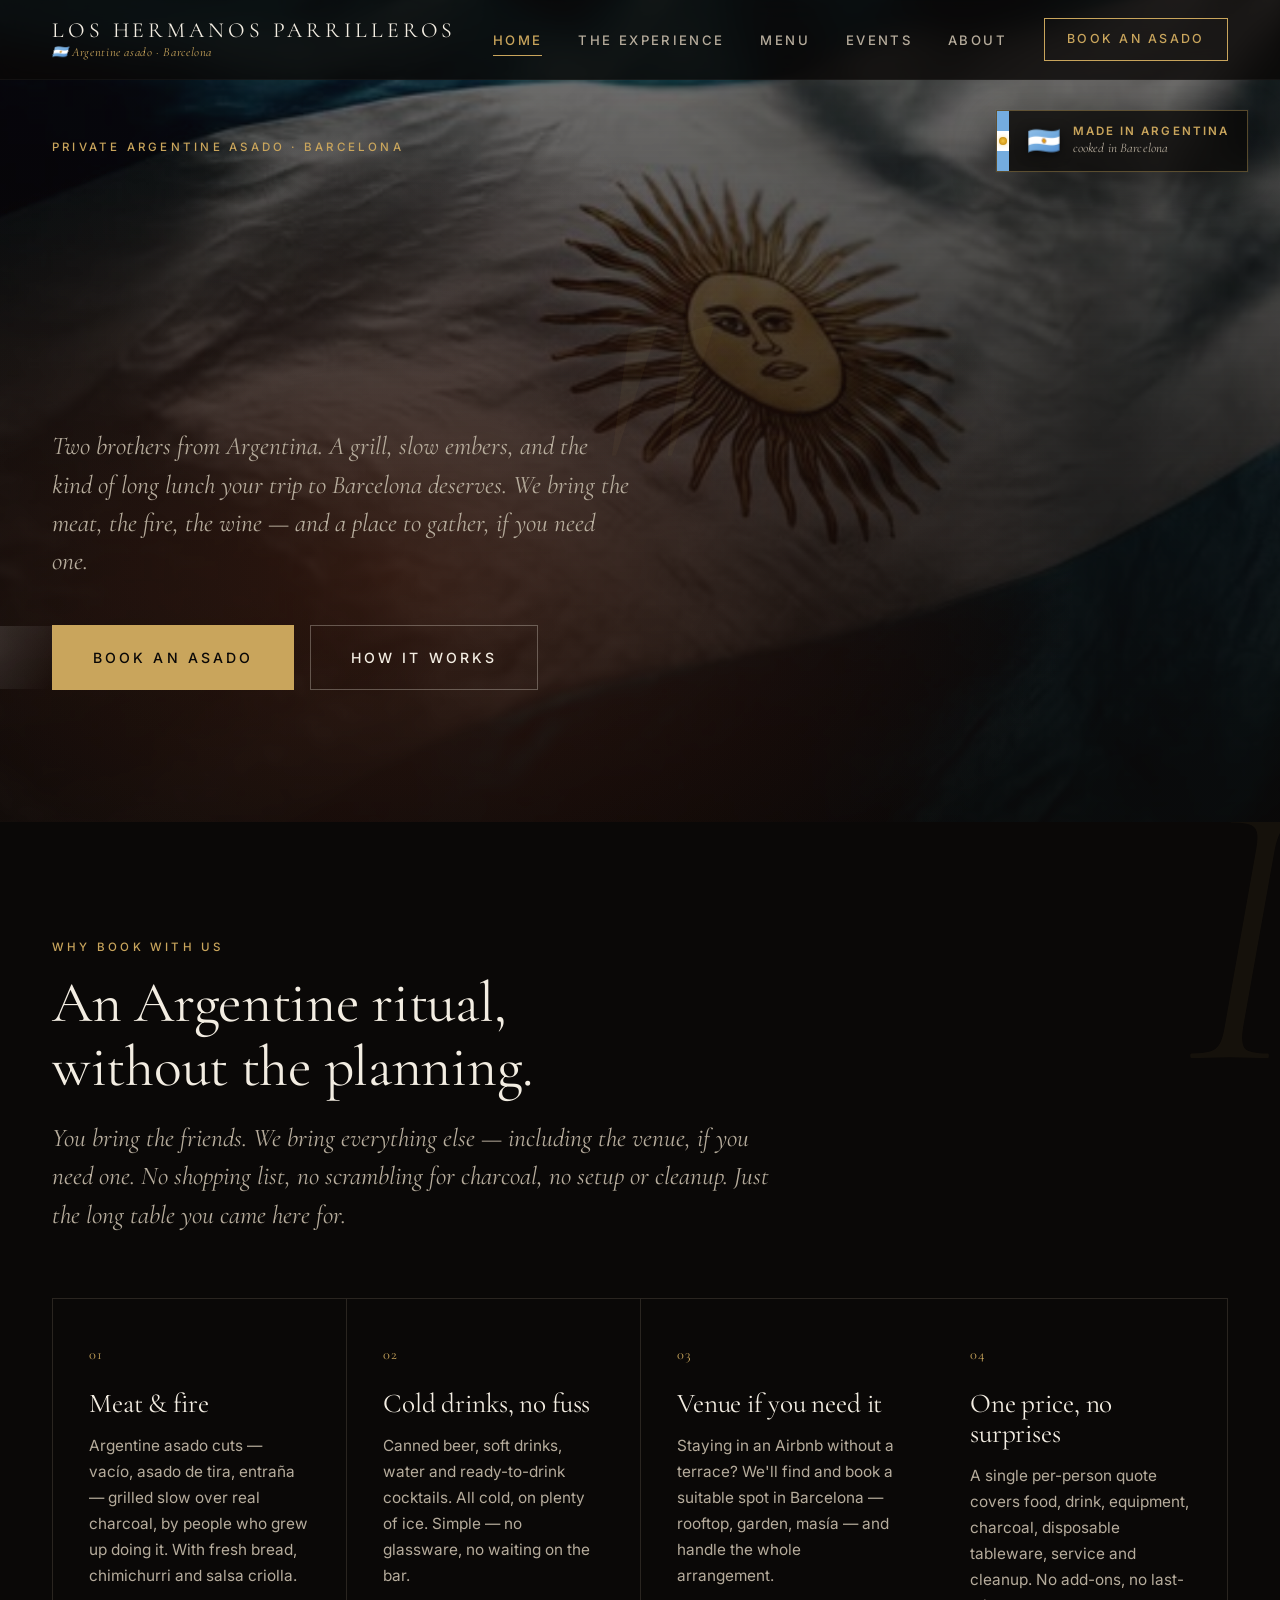
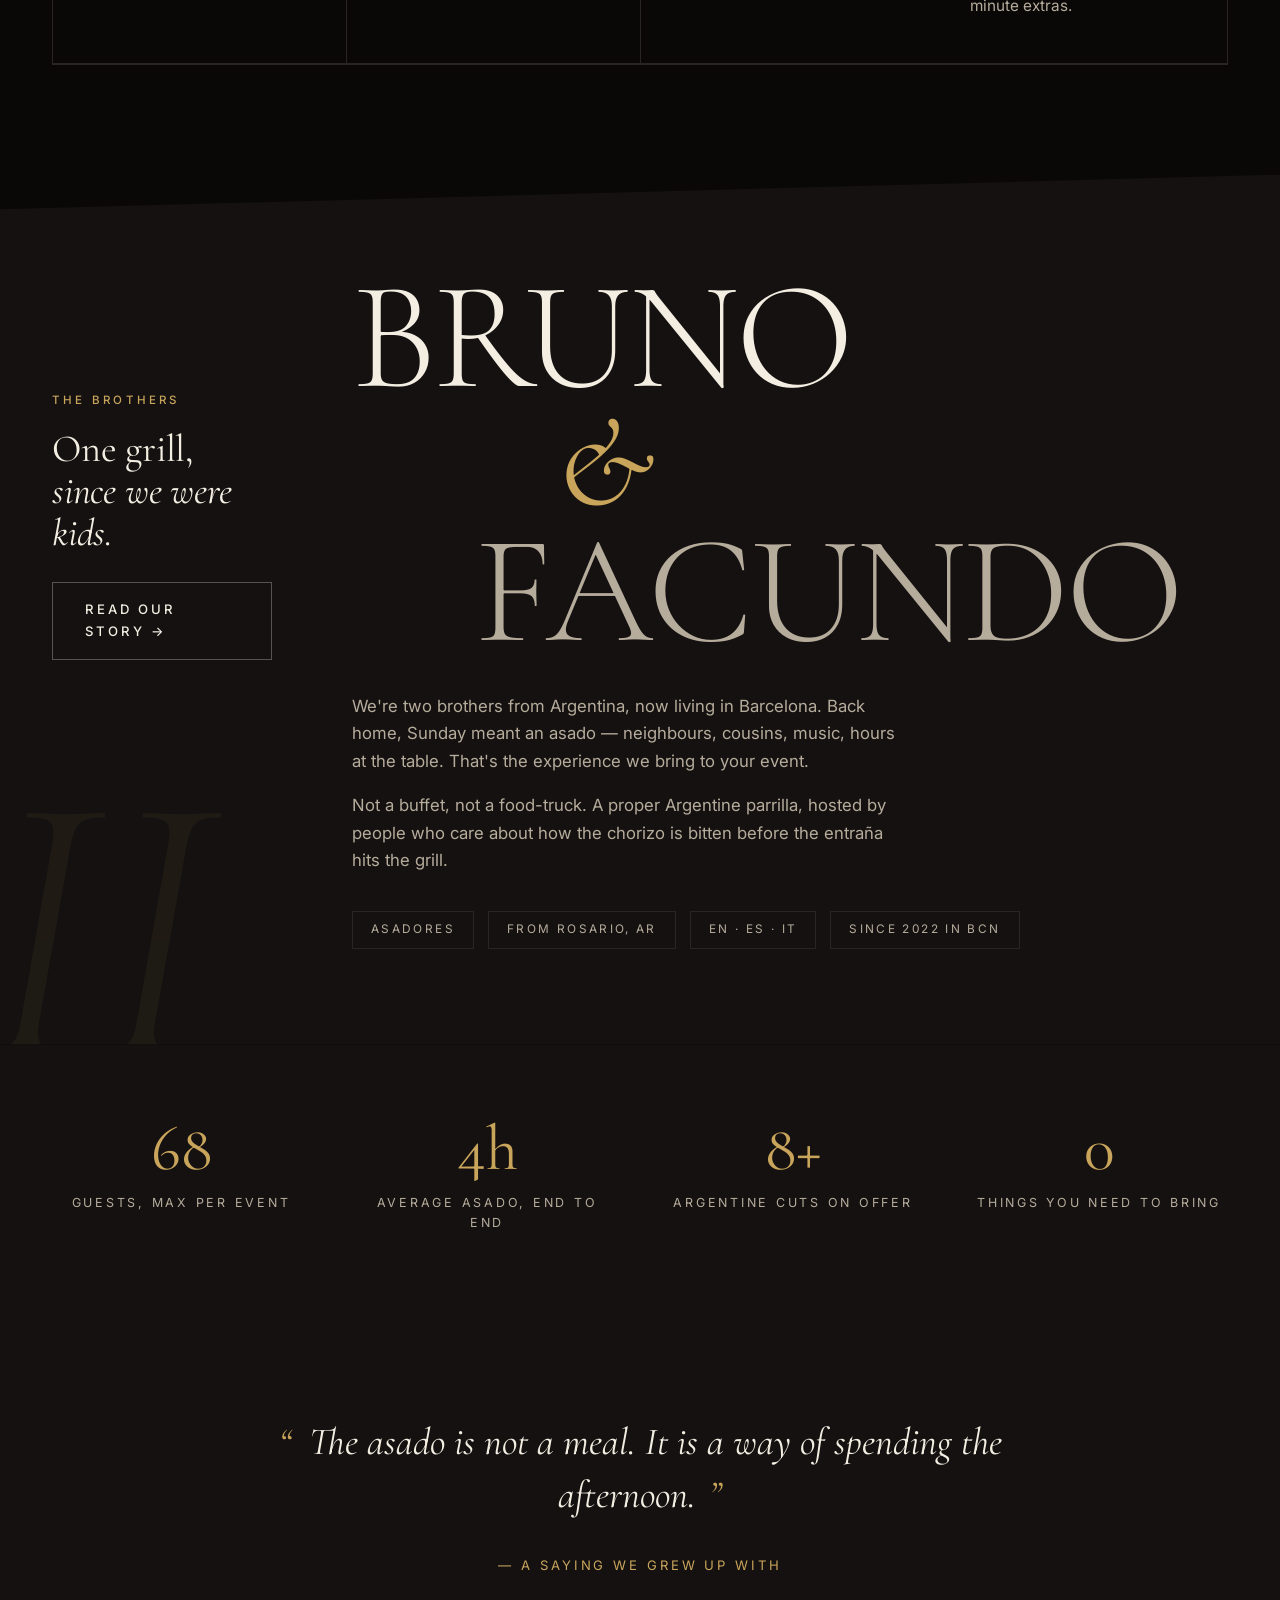
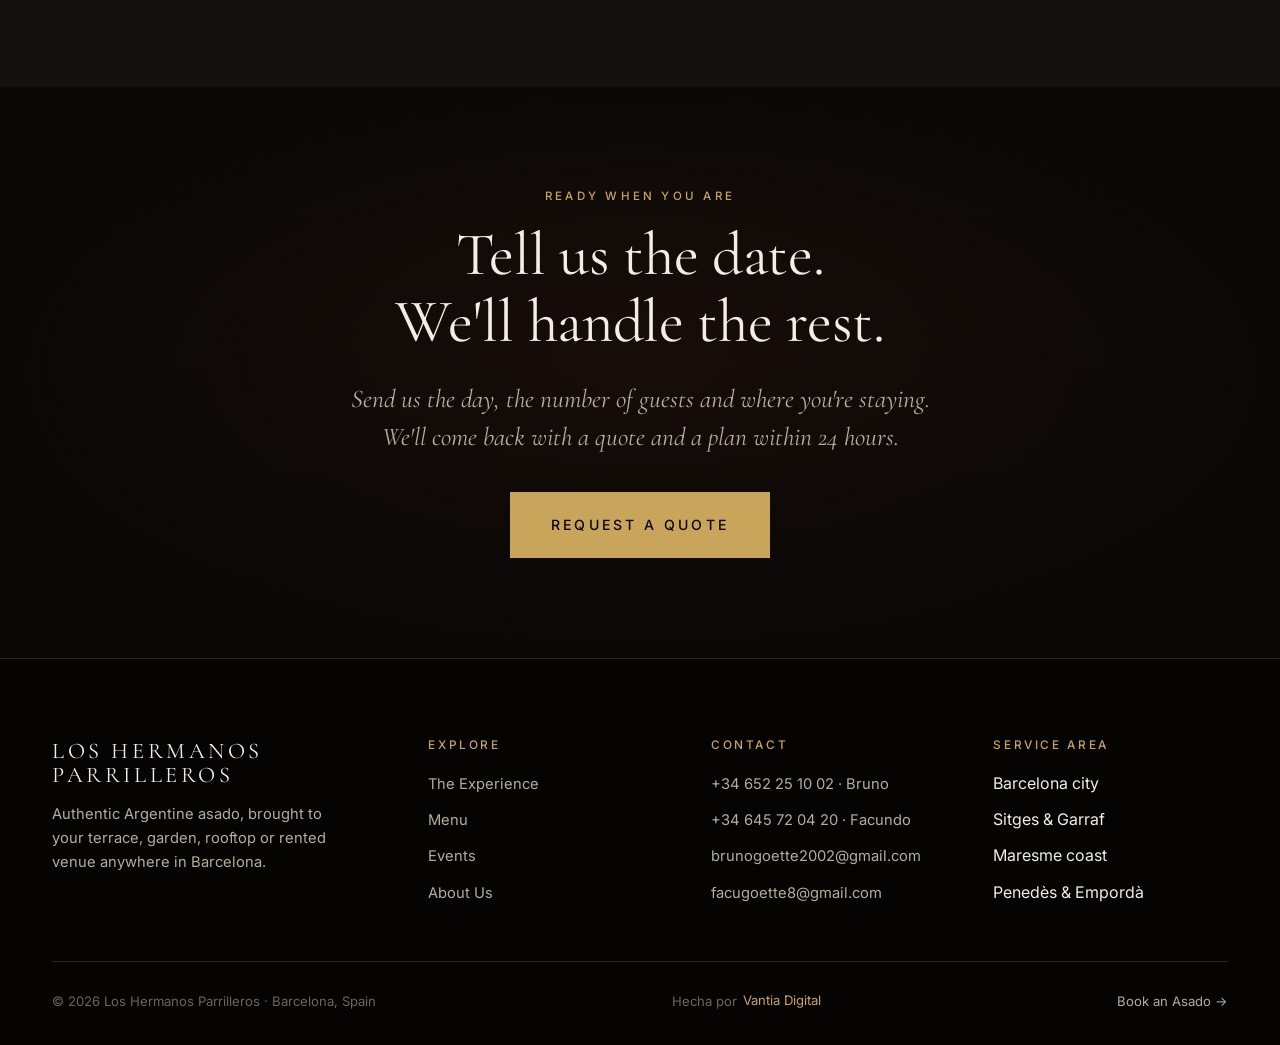
==== index.html @ 4077d8ad "Simplify menu to real offering; button catches fire on hover Menu rewrite — match what they actually" ====
<!DOCTYPE html>
<html lang="en">
<head>
    <meta charset="UTF-8" />
    <meta name="viewport" content="width=device-width, initial-scale=1.0" />
    <title>Los Hermanos Parrilleros — Authentic Argentine Asado Catering in Barcelona</title>
    <meta name="description" content="Two Argentine brothers bring the full asado experience to Barcelona — meat, fire, wine, and a place to gather. Private catering for travelers, expats and events." />
    <meta name="theme-color" content="#0a0807" />

    <link rel="preconnect" href="https://fonts.googleapis.com" />
    <link rel="preconnect" href="https://fonts.gstatic.com" crossorigin />
    <link href="https://fonts.googleapis.com/css2?family=Cormorant+Garamond:ital,wght@0,300;0,400;0,500;0,600;1,300;1,400&family=Inter:wght@300;400;500;600&display=swap" rel="stylesheet" />

    <link rel="stylesheet" href="assets/styles.css" />
</head>
<body>

    <!-- NAV -->
    <nav class="site-nav">
        <div class="nav-inner">
            <a href="index.html" class="brand">
                <span class="brand-mark">Los Hermanos Parrilleros</span>
                <span class="brand-sub">🇦🇷 Argentine asado · Barcelona</span>
            </a>
            <ul class="nav-links">
                <li><a href="index.html">Home</a></li>
                <li><a href="experience.html">The Experience</a></li>
                <li><a href="menu.html">Menu</a></li>
                <li><a href="events.html">Events</a></li>
                <li><a href="about.html">About</a></li>
            </ul>
            <a href="book.html" class="nav-cta">Book an Asado</a>
            <button class="menu-toggle" aria-label="Open menu">
                <span></span><span></span><span></span>
            </button>
        </div>
    </nav>

    <!-- HERO — full-bleed dark immersive with asado photo -->
    <header class="hero">
        <div class="hero-bg" style="background-image: url('assets/images/asado-hero.jpg');"></div>

        <!-- Argentine flag badge — pinned to the hero -->
        <div class="ar-badge" aria-label="Made in Argentina">
            <span class="ar-stripes" aria-hidden="true"></span>
            <span class="ar-badge-text">
                <span class="ar-badge-flag">🇦🇷</span>
                <span class="ar-badge-line">
                    <strong>Made in Argentina</strong>
                    <em>cooked in Barcelona</em>
                </span>
            </span>
        </div>

        <div class="container">
            <div class="hero-content">
                <span class="eyebrow">Private Argentine Asado · Barcelona</span>
                <h1 data-split>The asado, brought to you.</h1>
                <p class="lead">
                    Two brothers from Argentina. A grill, slow embers, and the kind of long lunch
                    your trip to Barcelona deserves. We bring the meat, the fire, the wine — and a
                    place to gather, if you need one.
                </p>
                <div class="hero-actions">
                    <span class="magnet"><a href="book.html" class="btn btn-primary btn-large sweep" data-smoke-nav>Book an Asado</a></span>
                    <span class="magnet"><a href="experience.html" class="btn btn-ghost btn-large">How it Works</a></span>
                </div>
            </div>
        </div>
    </header>

    <!-- VALUE GRID -->
    <section style="position: relative; overflow: hidden;">
        <span class="deco-numeral tr" aria-hidden="true">I</span>
        <div class="container" style="position: relative; z-index: 1;">
            <div class="section-head reveal">
                <span class="eyebrow">Why book with us</span>
                <h2>An Argentine ritual,<br />without the planning.</h2>
                <p class="lead">
                    You bring the friends. We bring everything else — including the venue, if
                    you need one. No shopping list, no scrambling for charcoal, no setup or
                    cleanup. Just the long table you came here for.
                </p>
            </div>

            <div class="feature-grid reveal">
                <div class="feature tilt">
                    <div class="feature-num">01</div>
                    <h3>Meat &amp; fire</h3>
                    <p>Argentine asado cuts — vacío, asado de tira, entraña — grilled slow over real charcoal, by people who grew up doing it. With fresh bread, chimichurri and salsa criolla.</p>
                </div>
                <div class="feature tilt">
                    <div class="feature-num">02</div>
                    <h3>Cold drinks, no fuss</h3>
                    <p>Canned beer, soft drinks, water and ready-to-drink cocktails. All cold, on plenty of ice. Simple — no glassware, no waiting on the bar.</p>
                </div>
                <div class="feature tilt">
                    <div class="feature-num">03</div>
                    <h3>Venue if you need it</h3>
                    <p>Staying in an Airbnb without a terrace? We'll find and book a suitable spot in Barcelona — rooftop, garden, masía — and handle the whole arrangement.</p>
                </div>
                <div class="feature tilt">
                    <div class="feature-num">04</div>
                    <h3>One price, no surprises</h3>
                    <p>A single per-person quote covers food, drink, equipment, charcoal, disposable tableware, service and cleanup. No add-ons, no last-minute extras.</p>
                </div>
            </div>
        </div>
    </section>

    <!-- BROTHERS TYPOGRAPHIC SPREAD (no photo) -->
    <section class="bro-spread cut-top" style="background: var(--bg-soft);">
        <span class="deco-numeral bl" aria-hidden="true">II</span>
        <div class="container" style="position: relative; z-index: 1;">
            <div class="rail-section">
                <div class="rail-side reveal">
                    <span class="eyebrow">The brothers</span>
                    <h2>One grill,<br /><em>since we were kids.</em></h2>
                    <a href="about.html" class="btn btn-ghost" style="margin-top: 28px;">Read our story →</a>
                </div>
                <div class="reveal">
                    <div class="bro-names" aria-label="Bruno and Facundo">
                        <span>Bruno</span>
                        <span class="amp">&amp;</span>
                        <span class="second">Facundo</span>
                    </div>
                    <p style="margin-top: 36px; color: var(--ink-soft); font-size: 1.05rem; max-width: 560px;">
                        We're two brothers from Argentina, now living in Barcelona. Back home,
                        Sunday meant an asado — neighbours, cousins, music, hours at the table.
                        That's the experience we bring to your event.
                    </p>
                    <p style="color: var(--ink-soft); font-size: 1.05rem; max-width: 560px; margin-top: 16px;">
                        Not a buffet, not a food-truck. A proper Argentine parrilla, hosted by
                        people who care about how the chorizo is bitten before the entraña hits
                        the grill.
                    </p>
                    <div class="bro-tags">
                        <span class="bro-tag">Asadores</span>
                        <span class="bro-tag">From Rosario, AR</span>
                        <span class="bro-tag">EN · ES · IT</span>
                        <span class="bro-tag">Since 2022 in BCN</span>
                    </div>
                </div>
            </div>
        </div>
    </section>

    <!-- STAT STRIP -->
    <section class="stat-strip">
        <div class="container">
            <div class="stat-grid">
                <div>
                    <div class="stat-num"><span class="counter" data-to="100">0</span></div>
                    <div class="stat-label">Guests, max per event</div>
                </div>
                <div>
                    <div class="stat-num"><span class="counter" data-to="6" data-suffix="h">0</span></div>
                    <div class="stat-label">Average asado, end to end</div>
                </div>
                <div>
                    <div class="stat-num"><span class="counter" data-to="12" data-suffix="+">0</span></div>
                    <div class="stat-label">Argentine cuts on offer</div>
                </div>
                <div>
                    <div class="stat-num"><span class="counter" data-to="0">0</span></div>
                    <div class="stat-label">Things you need to bring</div>
                </div>
            </div>
        </div>
    </section>

    <!-- QUOTE -->
    <section class="quote-section">
        <span class="quote-glyph" aria-hidden="true">"</span>
        <div class="container reveal">
            <blockquote>
                The asado is not a meal. It is a way of spending the afternoon.
            </blockquote>
            <div class="quote-attribution">— a saying we grew up with</div>
        </div>
    </section>

    <!-- CTA BANNER -->
    <section class="cta-banner">
        <div class="container reveal">
            <span class="eyebrow center">Ready when you are</span>
            <h2>Tell us the date.<br />We'll handle the rest.</h2>
            <p class="lead">
                Send us the day, the number of guests and where you're staying. We'll come
                back with a quote and a plan within 24 hours.
            </p>
            <a href="book.html" class="btn btn-primary btn-large">Request a Quote</a>
        </div>
    </section>

    <!-- FOOTER -->
    <footer class="site-footer">
        <div class="container">
            <div class="footer-grid">
                <div class="footer-brand">
                    <h4>Los Hermanos Parrilleros</h4>
                    <p>Authentic Argentine asado, brought to your terrace, garden, rooftop or rented venue anywhere in Barcelona.</p>
                </div>
                <div class="footer-col">
                    <h5>Explore</h5>
                    <ul>
                        <li><a href="experience.html">The Experience</a></li>
                        <li><a href="menu.html">Menu</a></li>
                        <li><a href="events.html">Events</a></li>
                        <li><a href="about.html">About Us</a></li>
                    </ul>
                </div>
                <div class="footer-col">
                    <h5>Contact</h5>
                    <ul>
                        <li><a href="https://wa.me/34652251002" target="_blank" rel="noopener">+34 652 25 10 02 · Bruno</a></li>
                        <li><a href="https://wa.me/34645720420" target="_blank" rel="noopener">+34 645 72 04 20 · Facundo</a></li>
                        <li><a href="mailto:brunogoette2002@gmail.com">brunogoette2002@gmail.com</a></li>
                        <li><a href="mailto:facugoette8@gmail.com">facugoette8@gmail.com</a></li>
                    </ul>
                </div>
                <div class="footer-col">
                    <h5>Service area</h5>
                    <ul>
                        <li>Barcelona city</li>
                        <li>Sitges &amp; Garraf</li>
                        <li>Maresme coast</li>
                        <li>Penedès &amp; Empordà</li>
                    </ul>
                </div>
            </div>
            <div class="footer-bottom">
                <span>© 2026 Los Hermanos Parrilleros · Barcelona, Spain</span>
                <span class="credit">Hecha por <a href="https://vantia.digital" target="_blank" rel="noopener">Vantia Digital</a></span>
                <span><a href="book.html">Book an Asado →</a></span>
            </div>
        </div>
    </footer>

    <script src="assets/app.js"></script>
</body>
</html>
---- assets/styles.css ----
/* ==========================================================
   Los Hermanos Parrilleros — Argentine BBQ Catering, Barcelona
   Shared stylesheet
   ========================================================== */

:root {
    --bg: #0a0807;
    --bg-soft: #141110;
    --bg-card: #1a1614;
    --ink: #f3ede2;
    --ink-soft: #b6ac9c;
    --ink-mute: #6e655a;
    --gold: #c9a55c;
    --gold-soft: #e0c281;
    --ember: #c84a1f;
    --line: #2a2520;
    --whatsapp: #25d366;
    --serif: 'Cormorant Garamond', 'Times New Roman', serif;
    --sans: 'Inter', system-ui, -apple-system, sans-serif;
    --max: 1240px;
}

* { margin: 0; padding: 0; box-sizing: border-box; }

html { scroll-behavior: smooth; -webkit-font-smoothing: antialiased; }

body {
    font-family: var(--sans);
    background: var(--bg);
    color: var(--ink);
    line-height: 1.65;
    font-size: 16px;
    overflow-x: hidden;
}

img { max-width: 100%; display: block; }

a { color: inherit; text-decoration: none; }

h1, h2, h3, h4, h5 {
    font-family: var(--serif);
    font-weight: 400;
    line-height: 1.1;
    letter-spacing: -0.005em;
}

.container {
    width: 100%;
    max-width: var(--max);
    margin: 0 auto;
    padding: 0 32px;
}

.eyebrow {
    font-family: var(--sans);
    font-size: 0.72rem;
    font-weight: 500;
    letter-spacing: 0.28em;
    text-transform: uppercase;
    color: var(--gold);
}

.eyebrow.center { display: block; text-align: center; }

.lead {
    font-family: var(--serif);
    font-size: clamp(1.25rem, 2vw, 1.6rem);
    font-style: italic;
    color: var(--ink-soft);
    line-height: 1.5;
}

.divider {
    width: 56px;
    height: 1px;
    background: var(--gold);
    margin: 24px 0;
}

.divider.center { margin: 24px auto; }

/* ---------- NAV ---------- */
.site-nav {
    position: fixed;
    top: 0; left: 0; right: 0;
    z-index: 100;
    background: rgba(10, 8, 7, 0.82);
    backdrop-filter: blur(14px);
    -webkit-backdrop-filter: blur(14px);
    border-bottom: 1px solid rgba(255, 255, 255, 0.04);
}

.nav-inner {
    max-width: var(--max);
    margin: 0 auto;
    padding: 18px 32px;
    display: flex;
    align-items: center;
    justify-content: space-between;
    gap: 24px;
}

.brand {
    display: flex;
    flex-direction: column;
    line-height: 1;
    letter-spacing: 0.04em;
}

.brand-mark {
    font-family: var(--serif);
    font-size: 1.35rem;
    color: var(--ink);
    letter-spacing: 0.18em;
    text-transform: uppercase;
}

.brand-sub {
    font-family: var(--serif);
    font-style: italic;
    font-size: 0.78rem;
    color: var(--gold);
    margin-top: 4px;
    letter-spacing: 0.05em;
}

.nav-links {
    display: flex;
    gap: 36px;
    list-style: none;
    align-items: center;
}

.nav-links a {
    font-size: 0.82rem;
    font-weight: 500;
    letter-spacing: 0.18em;
    text-transform: uppercase;
    color: var(--ink-soft);
    padding: 8px 0;
    position: relative;
    transition: color 0.2s ease;
}

.nav-links a:hover { color: var(--ink); }

.nav-links a.active {
    color: var(--gold);
}

.nav-links a.active::after {
    content: '';
    position: absolute;
    left: 0; right: 0; bottom: 0;
    height: 1px;
    background: var(--gold);
}

.nav-cta {
    display: inline-flex;
    align-items: center;
    gap: 8px;
    padding: 10px 22px;
    border: 1px solid var(--gold);
    color: var(--gold);
    font-size: 0.78rem;
    font-weight: 500;
    letter-spacing: 0.2em;
    text-transform: uppercase;
    transition: background 0.25s ease, color 0.25s ease;
}

.nav-cta:hover {
    background: var(--gold);
    color: var(--bg);
}

.menu-toggle {
    display: none;
    width: 28px;
    height: 22px;
    background: none;
    border: none;
    cursor: pointer;
    flex-direction: column;
    justify-content: space-between;
    padding: 4px 0;
}

.menu-toggle span {
    display: block;
    width: 100%;
    height: 1px;
    background: var(--ink);
    transition: transform 0.3s ease, opacity 0.3s ease;
}

.menu-toggle.open span:nth-child(1) { transform: translateY(6px) rotate(45deg); }
.menu-toggle.open span:nth-child(2) { opacity: 0; }
.menu-toggle.open span:nth-child(3) { transform: translateY(-6px) rotate(-45deg); }

/* spacer for fixed nav */
.nav-spacer { height: 78px; }

/* ---------- HERO — full-bleed dark immersive (asado photo) ---------- */
.hero {
    position: relative;
    min-height: calc(100vh - 78px);
    display: flex;
    align-items: center;
    overflow: hidden;
    isolation: isolate;
}

.hero-bg {
    position: absolute;
    inset: 0;
    z-index: -2;
    background-size: cover;
    background-position: center;
    transform: scale(1.05);
    filter: grayscale(15%) contrast(1.05);
}

.hero::before {
    content: '';
    position: absolute;
    inset: 0;
    z-index: -1;
    background:
        radial-gradient(ellipse at 30% 70%, rgba(200, 74, 31, 0.18) 0%, transparent 55%),
        linear-gradient(180deg, rgba(10, 8, 7, 0.55) 0%, rgba(10, 8, 7, 0.85) 60%, rgba(10, 8, 7, 0.95) 100%);
}

.hero-content {
    max-width: 720px;
    padding: 120px 0;
    position: relative;
    z-index: 3;
}

.hero h1 {
    font-size: clamp(3rem, 8vw, 6.5rem);
    color: var(--ink);
    margin: 18px 0 12px;
    /* Argentine flag fill on the title letters */
    background: linear-gradient(
        180deg,
        #74acdf 0%, #74acdf 33.33%,
        #ffffff 33.33%, #ffffff 66.66%,
        #74acdf 66.66%, #74acdf 100%
    );
    -webkit-background-clip: text;
    background-clip: text;
    -webkit-text-fill-color: transparent;
    color: transparent;
    filter: drop-shadow(0 4px 18px rgba(10, 8, 7, 0.7));
    display: inline-block;
    line-height: 1.05;
}

.hero h1 em {
    font-style: italic;
    font-weight: 300;
    /* keep italic part in solid gold over the flag */
    background: none;
    -webkit-text-fill-color: var(--gold);
    color: var(--gold);
}

.hero .lead {
    margin-top: 24px;
    max-width: 580px;
}

.hero-actions {
    display: flex;
    gap: 16px;
    margin-top: 44px;
    flex-wrap: wrap;
}

/* ---------- Argentine flag badge (pinned to hero) ---------- */
.ar-badge {
    position: absolute;
    top: 110px;
    right: 32px;
    z-index: 5;
    display: flex;
    align-items: stretch;
    background: rgba(10, 8, 7, 0.78);
    backdrop-filter: blur(10px);
    -webkit-backdrop-filter: blur(10px);
    border: 1px solid rgba(201, 165, 92, 0.4);
    box-shadow: 0 14px 40px rgba(0, 0, 0, 0.45), 0 0 0 1px rgba(255,255,255,0.02);
    transition: transform 0.4s cubic-bezier(.2,.9,.2,1), box-shadow 0.4s ease;
    overflow: hidden;
    max-width: 320px;
}
.ar-badge:hover {
    transform: translateY(-3px) rotate(-1deg);
    box-shadow: 0 22px 52px rgba(0, 0, 0, 0.6), 0 0 36px rgba(116, 172, 223, 0.18);
}
/* Argentine flag stripes — celeste / blanco / celeste */
.ar-stripes {
    width: 12px;
    flex-shrink: 0;
    background:
        linear-gradient(
            180deg,
            #74acdf 0%, #74acdf 33.33%,
            #ffffff 33.33%, #ffffff 66.66%,
            #74acdf 66.66%, #74acdf 100%
        );
    position: relative;
}
.ar-stripes::after {
    /* sol de mayo dot in the middle white band */
    content: '';
    position: absolute;
    top: 50%; left: 50%;
    transform: translate(-50%, -50%);
    width: 8px; height: 8px;
    border-radius: 50%;
    background: radial-gradient(circle, #f5c542 0%, #d49b1a 60%, #a06a00 100%);
    box-shadow: 0 0 4px rgba(245, 197, 66, 0.6);
}
.ar-badge-text {
    display: flex;
    align-items: center;
    gap: 12px;
    padding: 14px 18px;
}
.ar-badge-flag {
    font-size: 1.7rem;
    line-height: 1;
    filter: drop-shadow(0 2px 6px rgba(0,0,0,0.6));
}
.ar-badge-line {
    display: flex;
    flex-direction: column;
    gap: 2px;
    line-height: 1.2;
}
.ar-badge-line strong {
    font-family: var(--sans);
    font-size: 0.72rem;
    font-weight: 600;
    letter-spacing: 0.18em;
    text-transform: uppercase;
    color: var(--gold);
}
.ar-badge-line em {
    font-family: var(--serif);
    font-style: italic;
    font-size: 0.82rem;
    color: var(--ink-soft);
    letter-spacing: 0.01em;
}

@media (max-width: 720px) {
    .ar-badge {
        top: 96px;
        right: 16px;
        max-width: 220px;
    }
    .ar-badge-text { padding: 10px 12px; gap: 10px; }
    .ar-badge-flag { font-size: 1.3rem; }
    .ar-badge-line strong { font-size: 0.62rem; letter-spacing: 0.14em; }
    .ar-badge-line em { font-size: 0.72rem; }
}

/* ---------- BUTTONS ---------- */
.btn {
    display: inline-flex;
    align-items: center;
    gap: 10px;
    padding: 16px 32px;
    font-family: var(--sans);
    font-size: 0.82rem;
    font-weight: 500;
    letter-spacing: 0.22em;
    text-transform: uppercase;
    border: 1px solid transparent;
    cursor: pointer;
    transition: all 0.25s ease;
    background: none;
    color: inherit;
}

.btn-primary {
    background: var(--gold);
    color: var(--bg);
}

.btn-primary:hover {
    background: var(--gold-soft);
    transform: translateY(-1px);
}

.btn-ghost {
    border-color: rgba(243, 237, 226, 0.3);
    color: var(--ink);
}

.btn-ghost:hover {
    border-color: var(--ink);
    background: rgba(255, 255, 255, 0.04);
}

.btn-wa {
    background: var(--whatsapp);
    color: #fff;
}

.btn-wa:hover { background: #20bd5a; }

.btn-large {
    padding: 20px 40px;
    font-size: 0.88rem;
}

/* ---------- SECTIONS ---------- */
section { padding: 110px 0; }

.section-head {
    max-width: 720px;
    margin-bottom: 64px;
}

.section-head.center {
    margin-left: auto;
    margin-right: auto;
    text-align: center;
}

.section-head h2 {
    font-size: clamp(2.25rem, 4.5vw, 3.6rem);
    margin-top: 14px;
}

.section-head .lead { margin-top: 20px; }

/* ---------- FEATURE GRID ---------- */
.feature-grid {
    display: grid;
    grid-template-columns: repeat(auto-fit, minmax(260px, 1fr));
    gap: 1px;
    background: var(--line);
    border: 1px solid var(--line);
}

.feature {
    background: var(--bg);
    padding: 44px 36px;
    transition: background 0.3s ease;
}

.feature:hover { background: var(--bg-soft); }

.feature-num {
    font-family: var(--serif);
    font-size: 0.9rem;
    color: var(--gold);
    letter-spacing: 0.1em;
    margin-bottom: 22px;
}

.feature h3 {
    font-size: 1.7rem;
    margin-bottom: 14px;
}

.feature p {
    color: var(--ink-soft);
    font-size: 0.96rem;
    line-height: 1.7;
}

/* ---------- SPLIT SECTION (image + text) ---------- */
.split {
    display: grid;
    grid-template-columns: 1fr 1fr;
    gap: 80px;
    align-items: center;
}

.split.reverse > :first-child { order: 2; }

.split-media {
    aspect-ratio: 4 / 5;
    background-size: cover;
    background-position: center;
    position: relative;
    overflow: hidden;
}

.split-media::after {
    content: '';
    position: absolute;
    inset: 0;
    border: 1px solid rgba(201, 165, 92, 0.2);
    pointer-events: none;
}

.split-body h2 {
    font-size: clamp(2rem, 3.6vw, 3rem);
    margin: 14px 0 22px;
}

.split-body p {
    color: var(--ink-soft);
    margin-bottom: 18px;
    font-size: 1.02rem;
}

.split-body .btn { margin-top: 18px; }

/* ---------- LIST (menu, includes) ---------- */
.spec-list {
    display: grid;
    gap: 0;
}

.spec-list > li {
    display: flex;
    justify-content: space-between;
    align-items: baseline;
    gap: 24px;
    padding: 22px 0;
    border-bottom: 1px solid var(--line);
    list-style: none;
}

.spec-list > li:first-child { border-top: 1px solid var(--line); }

.spec-name {
    font-family: var(--serif);
    font-size: 1.3rem;
    color: var(--ink);
}

.spec-desc {
    color: var(--ink-soft);
    font-size: 0.92rem;
    flex: 1;
    text-align: right;
    font-style: italic;
}

/* ---------- MENU CARDS ---------- */
.menu-section + .menu-section { margin-top: 80px; }

.menu-section-title {
    font-family: var(--serif);
    font-style: italic;
    font-size: 0.95rem;
    color: var(--gold);
    letter-spacing: 0.15em;
    text-transform: uppercase;
    margin-bottom: 24px;
    padding-bottom: 16px;
    border-bottom: 1px solid var(--line);
}

.menu-grid {
    display: grid;
    grid-template-columns: repeat(auto-fit, minmax(280px, 1fr));
    gap: 28px 48px;
}

.menu-item h4 {
    font-family: var(--serif);
    font-size: 1.4rem;
    color: var(--ink);
    margin-bottom: 6px;
    display: flex;
    justify-content: space-between;
    gap: 16px;
}

.menu-item h4 .es {
    font-style: italic;
    color: var(--gold);
    font-size: 0.88rem;
    font-weight: 400;
    align-self: flex-end;
}

.menu-item p {
    color: var(--ink-soft);
    font-size: 0.92rem;
    line-height: 1.6;
}

/* ---------- EVENT CARDS ---------- */
.event-grid {
    display: grid;
    grid-template-columns: repeat(auto-fit, minmax(280px, 1fr));
    gap: 32px;
}

.event-card {
    background: var(--bg-soft);
    padding: 48px 36px;
    border-top: 2px solid var(--gold);
    transition: transform 0.3s ease;
}

.event-card:hover { transform: translateY(-4px); }

.event-card h3 {
    font-size: 1.8rem;
    margin: 12px 0 18px;
}

.event-card p {
    color: var(--ink-soft);
    margin-bottom: 24px;
}

.event-card ul {
    list-style: none;
    padding: 0;
    margin-top: 20px;
}

.event-card ul li {
    padding: 10px 0;
    border-bottom: 1px solid var(--line);
    color: var(--ink-soft);
    font-size: 0.92rem;
}

.event-card ul li::before {
    content: '·';
    color: var(--gold);
    margin-right: 10px;
    font-weight: 700;
}

/* ---------- STAT STRIP ---------- */
.stat-strip {
    background: var(--bg-soft);
    padding: 72px 0;
}

.stat-grid {
    display: grid;
    grid-template-columns: repeat(auto-fit, minmax(200px, 1fr));
    gap: 48px;
    text-align: center;
}

.stat-num {
    font-family: var(--serif);
    font-size: clamp(3rem, 5vw, 4.5rem);
    color: var(--gold);
    line-height: 1;
}

.stat-label {
    margin-top: 12px;
    font-size: 0.78rem;
    letter-spacing: 0.22em;
    text-transform: uppercase;
    color: var(--ink-soft);
}

/* ---------- QUOTE ---------- */
.quote-section {
    background: var(--bg-soft);
    text-align: center;
}

.quote-section blockquote {
    max-width: 820px;
    margin: 0 auto;
    font-family: var(--serif);
    font-style: italic;
    font-size: clamp(1.5rem, 3vw, 2.4rem);
    line-height: 1.4;
    color: var(--ink);
}

.quote-section blockquote::before { content: '\201C'; color: var(--gold); margin-right: 8px; }
.quote-section blockquote::after { content: '\201D'; color: var(--gold); margin-left: 4px; }

.quote-attribution {
    margin-top: 32px;
    color: var(--gold);
    font-size: 0.82rem;
    letter-spacing: 0.22em;
    text-transform: uppercase;
}

/* ---------- BOOKING FORM ---------- */
.booking-grid {
    display: grid;
    grid-template-columns: 1.2fr 0.8fr;
    gap: 64px;
    align-items: start;
}

.booking-form {
    background: var(--bg-soft);
    padding: 48px;
    border: 1px solid var(--line);
}

.form-row {
    display: grid;
    grid-template-columns: 1fr 1fr;
    gap: 20px;
    margin-bottom: 20px;
}

.field {
    display: flex;
    flex-direction: column;
}

.field.full { grid-column: 1 / -1; }

.field label {
    font-size: 0.72rem;
    letter-spacing: 0.22em;
    text-transform: uppercase;
    color: var(--ink-soft);
    margin-bottom: 10px;
}

.field input,
.field select,
.field textarea {
    background: var(--bg);
    border: 1px solid var(--line);
    color: var(--ink);
    font-family: var(--sans);
    font-size: 1rem;
    padding: 14px 16px;
    border-radius: 0;
    transition: border-color 0.2s ease;
}

.field input:focus,
.field select:focus,
.field textarea:focus {
    outline: none;
    border-color: var(--gold);
}

.field textarea {
    min-height: 120px;
    resize: vertical;
}

.form-submit {
    margin-top: 12px;
    width: 100%;
    justify-content: center;
}

.contact-card {
    background: var(--bg-soft);
    padding: 40px;
    border: 1px solid var(--line);
}

.contact-card h3 {
    font-size: 1.5rem;
    color: var(--gold);
    margin-bottom: 24px;
}

.contact-person {
    padding: 20px 0;
    border-bottom: 1px solid var(--line);
}

.contact-person:last-child { border-bottom: none; }

.contact-person .name {
    font-family: var(--serif);
    font-size: 1.25rem;
    margin-bottom: 8px;
}

.contact-person .line {
    color: var(--ink-soft);
    font-size: 0.92rem;
    margin: 4px 0;
    display: flex;
    align-items: center;
    gap: 10px;
}

.contact-person .line a { color: var(--gold); }
.contact-person .line a:hover { color: var(--gold-soft); }

/* ---------- FOOTER ---------- */
.site-footer {
    background: #050403;
    padding: 80px 0 32px;
    border-top: 1px solid var(--line);
}

.footer-grid {
    display: grid;
    grid-template-columns: 1.4fr 1fr 1fr 1fr;
    gap: 48px;
    margin-bottom: 56px;
}

.footer-brand h4 {
    font-size: 1.4rem;
    letter-spacing: 0.16em;
    text-transform: uppercase;
}

.footer-brand p {
    margin-top: 14px;
    color: var(--ink-soft);
    font-size: 0.92rem;
    max-width: 280px;
}

.footer-col h5 {
    font-family: var(--sans);
    font-size: 0.74rem;
    font-weight: 500;
    letter-spacing: 0.22em;
    text-transform: uppercase;
    color: var(--gold);
    margin-bottom: 18px;
}

.footer-col ul {
    list-style: none;
    display: flex;
    flex-direction: column;
    gap: 10px;
}

.footer-col a {
    color: var(--ink-soft);
    font-size: 0.92rem;
    transition: color 0.2s ease;
}

.footer-col a:hover { color: var(--ink); }

.footer-bottom {
    padding-top: 28px;
    border-top: 1px solid var(--line);
    display: flex;
    justify-content: space-between;
    align-items: center;
    gap: 16px;
    flex-wrap: wrap;
    color: var(--ink-mute);
    font-size: 0.82rem;
}

.footer-bottom a { color: var(--ink-soft); }
.footer-bottom a:hover { color: var(--gold); }

/* ---------- CTA banner ---------- */
.cta-banner {
    background:
        linear-gradient(180deg, rgba(10, 8, 7, 0.6), rgba(10, 8, 7, 0.85)),
        radial-gradient(ellipse at center, rgba(200, 74, 31, 0.25), transparent 70%);
    padding: 100px 0;
    text-align: center;
}

.cta-banner h2 {
    font-size: clamp(2.25rem, 5vw, 3.8rem);
    margin: 16px 0 24px;
}

.cta-banner .lead {
    max-width: 620px;
    margin: 0 auto 36px;
}

/* ---------- REVEAL ANIMATION ---------- */
.reveal {
    opacity: 0;
    transform: translateY(24px);
    transition: opacity 0.7s ease, transform 0.7s ease;
}

.reveal.in {
    opacity: 1;
    transform: translateY(0);
}

/* ---------- RESPONSIVE ---------- */
@media (max-width: 980px) {
    .split, .booking-grid {
        grid-template-columns: 1fr;
        gap: 48px;
    }
    .split.reverse > :first-child { order: 0; }
    .footer-grid {
        grid-template-columns: 1fr 1fr;
    }
}

@media (max-width: 720px) {
    .container { padding: 0 22px; }
    section { padding: 80px 0; }
    .hero-content { padding: 80px 0; }

    .menu-toggle { display: flex; }

    .nav-links {
        position: fixed;
        top: 78px;
        left: 0; right: 0;
        background: var(--bg);
        flex-direction: column;
        gap: 0;
        padding: 24px;
        border-bottom: 1px solid var(--line);
        transform: translateY(-110%);
        transition: transform 0.3s ease;
    }

    .nav-links.open { transform: translateY(0); }

    .nav-links li { width: 100%; }

    .nav-links a {
        display: block;
        padding: 16px 0;
        border-bottom: 1px solid var(--line);
    }

    .nav-cta { display: none; }

    .form-row { grid-template-columns: 1fr; }
    .booking-form { padding: 32px 24px; }
    .contact-card { padding: 28px 24px; }

    .footer-grid { grid-template-columns: 1fr; gap: 32px; }
    .footer-bottom { flex-direction: column; text-align: center; }

    .spec-list > li {
        flex-direction: column;
        align-items: flex-start;
        gap: 6px;
    }
    .spec-desc { text-align: left; }
}

/* ==========================================================
   DISTINCTIVE LAYER — shapes, asymmetry, micro-interactions
   Visually differentiates this site from other client work.
   ========================================================== */

/* ---------- Scroll progress bar ---------- */
.scroll-progress {
    position: fixed;
    top: 0; left: 0;
    height: 2px;
    width: 0%;
    background: linear-gradient(90deg, var(--ember), var(--gold));
    z-index: 200;
    transition: width 0.08s linear;
    box-shadow: 0 0 12px rgba(201, 165, 92, 0.6);
}

/* ---------- Diagonal section divider ---------- */
.cut-top {
    position: relative;
    clip-path: polygon(0 4%, 100% 0, 100% 100%, 0 100%);
}
.cut-bottom {
    position: relative;
    clip-path: polygon(0 0, 100% 0, 100% 96%, 0 100%);
}
.cut-both {
    clip-path: polygon(0 4%, 100% 0, 100% 96%, 0 100%);
}

/* ---------- Decorative oversized numeral ---------- */
.deco-numeral {
    position: absolute;
    font-family: var(--serif);
    font-style: italic;
    font-weight: 300;
    color: var(--gold);
    opacity: 0.06;
    font-size: clamp(14rem, 30vw, 28rem);
    line-height: 0.8;
    pointer-events: none;
    user-select: none;
    z-index: 0;
}
.deco-numeral.tl { top: -40px; left: -20px; }
.deco-numeral.tr { top: -40px; right: -20px; }
.deco-numeral.bl { bottom: -40px; left: -20px; }
.deco-numeral.br { bottom: -40px; right: -20px; }

/* ---------- Stamp / badge ---------- */
.stamp {
    display: inline-flex;
    align-items: center;
    justify-content: center;
    width: 110px;
    height: 110px;
    border: 1px solid var(--gold);
    border-radius: 50%;
    color: var(--gold);
    font-family: var(--serif);
    font-style: italic;
    font-size: 0.86rem;
    text-align: center;
    line-height: 1.2;
    transform: rotate(-8deg);
    position: relative;
    transition: transform 0.6s cubic-bezier(.2,.9,.2,1);
}
.stamp::before {
    content: '';
    position: absolute;
    inset: 6px;
    border: 1px dashed rgba(201, 165, 92, 0.35);
    border-radius: 50%;
}
.stamp:hover { transform: rotate(0) scale(1.05); }

/* ---------- Marquee ticker ---------- */
.marquee {
    overflow: hidden;
    border-top: 1px solid var(--line);
    border-bottom: 1px solid var(--line);
    background: var(--bg-soft);
    padding: 26px 0;
    position: relative;
    mask-image: linear-gradient(90deg, transparent, #000 8%, #000 92%, transparent);
    -webkit-mask-image: linear-gradient(90deg, transparent, #000 8%, #000 92%, transparent);
}
.marquee-track {
    display: flex;
    gap: 64px;
    width: max-content;
    animation: marquee 40s linear infinite;
    will-change: transform;
}
.marquee:hover .marquee-track { animation-play-state: paused; }
.marquee-item {
    font-family: var(--serif);
    font-style: italic;
    font-size: clamp(1.4rem, 2.5vw, 2.2rem);
    color: var(--ink);
    letter-spacing: 0.04em;
    white-space: nowrap;
}
.marquee-item .dot {
    display: inline-block;
    width: 6px;
    height: 6px;
    background: var(--gold);
    border-radius: 50%;
    vertical-align: middle;
    margin: 0 28px;
    transform: translateY(-4px);
}
@keyframes marquee {
    from { transform: translateX(0); }
    to   { transform: translateX(-50%); }
}

/* ---------- Cut-corner card ---------- */
.cut-card {
    background: var(--bg-soft);
    padding: 44px 36px;
    position: relative;
    clip-path: polygon(0 0, calc(100% - 28px) 0, 100% 28px, 100% 100%, 28px 100%, 0 calc(100% - 28px));
    transition: transform 0.4s cubic-bezier(.2,.9,.2,1), background 0.3s ease;
}
.cut-card::after {
    content: '';
    position: absolute;
    top: 0; right: 0;
    width: 28px; height: 28px;
    background: var(--gold);
    clip-path: polygon(0 0, 100% 0, 100% 100%);
    opacity: 0.6;
}
.cut-card:hover {
    transform: translateY(-6px);
    background: var(--bg-card);
}

/* ---------- Tilt card (JS-driven 3D) ---------- */
.tilt {
    transform-style: preserve-3d;
    transition: transform 0.18s ease-out;
    will-change: transform;
}
.tilt > * { transform: translateZ(0); }

/* ---------- Magnetic CTA wrapper ---------- */
.magnet {
    display: inline-block;
    transition: transform 0.18s cubic-bezier(.2,.9,.2,1);
    will-change: transform;
}

/* ---------- Sweep underline on link/btn ---------- */
.sweep {
    position: relative;
    overflow: hidden;
}
.sweep::before {
    content: '';
    position: absolute;
    inset: 0;
    background: linear-gradient(120deg, transparent, rgba(255,255,255,0.18), transparent);
    transform: translateX(-100%);
    transition: transform 0.6s ease;
}
.sweep:hover::before { transform: translateX(100%); }

/* ---------- Letter reveal for hero h1 ---------- */
.split-chars { display: inline-block; }
.split-chars .char {
    display: inline-block;
    transform: translateY(110%);
    opacity: 0;
    transition: transform 0.7s cubic-bezier(.2,.9,.2,1), opacity 0.5s ease;
    transition-delay: calc(var(--i) * 35ms);
}
.split-chars.in .char {
    transform: translateY(0);
    opacity: 1;
}

/* ---------- Image clip-reveal on scroll ---------- */
.clip-reveal {
    clip-path: inset(0 100% 0 0);
    transition: clip-path 1.2s cubic-bezier(.85,0,.15,1);
}
.clip-reveal.in { clip-path: inset(0 0 0 0); }

/* ---------- Counter num ---------- */
.counter { display: inline-block; }

/* ---------- Brothers typographic spread (no image) ---------- */
.bro-spread {
    position: relative;
    padding: 96px 0;
    overflow: hidden;
}
.bro-names {
    display: flex;
    flex-direction: column;
    gap: 6px;
    line-height: 0.86;
    pointer-events: none;
}
.bro-names span {
    font-family: var(--serif);
    font-weight: 300;
    font-size: clamp(4.2rem, 12vw, 11rem);
    color: var(--ink);
    letter-spacing: -0.02em;
    text-transform: uppercase;
    transition: transform 0.6s cubic-bezier(.2,.9,.2,1), color 0.4s ease, text-shadow 0.4s ease;
    will-change: transform;
}
.bro-names span.amp {
    font-style: italic;
    font-weight: 400;
    color: var(--gold);
    margin-left: 1.6em;
    font-size: clamp(3.4rem, 10vw, 9rem);
}
.bro-names span.second {
    margin-left: 0.8em;
    color: var(--ink-soft);
}
.bro-names:hover span:first-child {
    transform: translateX(-12px);
    color: var(--gold);
}
.bro-names:hover span.second {
    transform: translateX(12px);
    color: var(--ink);
    text-shadow: 0 0 30px rgba(201,165,92,0.3);
}

.bro-tags {
    display: flex;
    gap: 14px;
    flex-wrap: wrap;
    margin-top: 36px;
}
.bro-tag {
    border: 1px solid var(--line);
    padding: 8px 18px;
    font-size: 0.74rem;
    letter-spacing: 0.2em;
    text-transform: uppercase;
    color: var(--ink-soft);
    transition: all 0.3s ease;
    cursor: default;
}
.bro-tag:hover {
    border-color: var(--gold);
    color: var(--gold);
    transform: translateY(-2px);
}

/* ---------- Brothers stacked manifesto (about page) ---------- */
.bro-manifesto {
    display: grid;
    grid-template-columns: 0.6fr 1.4fr;
    gap: 80px;
    align-items: start;
    padding: 60px 0;
    position: relative;
}
.bro-manifesto .stamp-col {
    display: flex;
    flex-direction: column;
    gap: 28px;
    position: sticky;
    top: 120px;
}
.bro-manifesto .signature {
    font-family: var(--serif);
    font-style: italic;
    font-size: 1.5rem;
    color: var(--gold);
    margin-top: 12px;
}
@media (max-width: 980px) {
    .bro-manifesto { grid-template-columns: 1fr; gap: 40px; }
    .bro-manifesto .stamp-col { position: static; }
}

/* ---------- Section eyebrow rail (sticky) ---------- */
.rail-section {
    display: grid;
    grid-template-columns: 220px 1fr;
    gap: 80px;
    position: relative;
}
.rail-side {
    position: sticky;
    top: 120px;
    align-self: start;
}
.rail-side .eyebrow { display: block; margin-bottom: 18px; }
.rail-side h2 {
    font-size: clamp(1.8rem, 3vw, 2.6rem);
    line-height: 1.1;
}
@media (max-width: 980px) {
    .rail-section { grid-template-columns: 1fr; gap: 32px; }
    .rail-side { position: static; }
}

/* ---------- Enhanced button hover ---------- */
.btn-primary {
    position: relative;
    overflow: hidden;
    z-index: 1;
}
.btn-primary::after {
    content: '';
    position: absolute;
    inset: 0;
    background: linear-gradient(120deg, var(--gold-soft) 0%, var(--ember) 50%, var(--gold-soft) 100%);
    background-size: 200% 100%;
    background-position: 100% 0;
    transition: background-position 0.6s ease;
    z-index: -1;
}
.btn-primary:hover::after { background-position: 0 0; }

.btn-ghost {
    position: relative;
    overflow: hidden;
}
.btn-ghost::before {
    content: '';
    position: absolute;
    inset: 0;
    background: var(--gold);
    transform: translateY(101%);
    transition: transform 0.35s cubic-bezier(.2,.9,.2,1);
    z-index: -1;
}
.btn-ghost:hover {
    color: var(--bg);
    border-color: var(--gold);
}
.btn-ghost:hover::before { transform: translateY(0); }

/* ---------- Nav link refined hover ---------- */
.nav-links a::before {
    content: '';
    position: absolute;
    left: 0; right: 0;
    bottom: -2px;
    height: 1px;
    background: var(--gold);
    transform: scaleX(0);
    transform-origin: right;
    transition: transform 0.35s cubic-bezier(.2,.9,.2,1);
}
.nav-links a:hover::before {
    transform: scaleX(1);
    transform-origin: left;
}

/* ---------- Feature card uplift ---------- */
.feature {
    transition: background 0.3s ease, transform 0.4s cubic-bezier(.2,.9,.2,1);
    position: relative;
    overflow: hidden;
}
.feature::after {
    content: '';
    position: absolute;
    left: 0; top: 0;
    width: 3px;
    height: 0;
    background: linear-gradient(180deg, var(--gold), var(--ember));
    transition: height 0.5s ease;
}
.feature:hover::after { height: 100%; }
.feature:hover .feature-num { color: var(--ink); }
.feature-num { transition: color 0.4s ease; }

/* ---------- Event card distinctive ---------- */
.event-card {
    position: relative;
    overflow: hidden;
}
.event-card::before {
    content: '';
    position: absolute;
    top: 0; right: 0;
    width: 0; height: 0;
    border-style: solid;
    border-width: 0 36px 36px 0;
    border-color: transparent var(--gold) transparent transparent;
    opacity: 0;
    transition: opacity 0.35s ease;
}
.event-card:hover::before { opacity: 1; }

/* ---------- Quote section dramatic ---------- */
.quote-section blockquote {
    position: relative;
    z-index: 2;
}
.quote-section .quote-glyph {
    position: absolute;
    font-family: var(--serif);
    font-style: italic;
    font-size: clamp(14rem, 30vw, 26rem);
    color: var(--gold);
    opacity: 0.05;
    top: 50%;
    left: 50%;
    transform: translate(-50%, -50%);
    pointer-events: none;
    z-index: 1;
    line-height: 0.6;
}

/* ---------- Booking form distinctive ---------- */
.booking-form.cut {
    clip-path: polygon(0 0, calc(100% - 32px) 0, 100% 32px, 100% 100%, 32px 100%, 0 calc(100% - 32px));
    position: relative;
}
.booking-form.cut::before {
    content: '';
    position: absolute;
    top: 0; right: 0;
    width: 32px; height: 32px;
    background: var(--gold);
    clip-path: polygon(0 0, 100% 0, 100% 100%);
}
.booking-form.cut::after {
    content: '';
    position: absolute;
    bottom: 0; left: 0;
    width: 32px; height: 32px;
    background: var(--gold);
    clip-path: polygon(0 0, 100% 100%, 0 100%);
    opacity: 0.6;
}
.field input,
.field select,
.field textarea {
    transition: border-color 0.25s ease, background 0.25s ease, transform 0.2s ease;
}
.field input:focus,
.field select:focus,
.field textarea:focus {
    background: rgba(201, 165, 92, 0.04);
}

/* ---------- Hero h1 layered effect ---------- */
.hero h1 {
    position: relative;
    z-index: 1;
}

/* ---------- Footer credit ---------- */
.credit {
    display: inline-flex;
    align-items: center;
    gap: 6px;
    color: var(--ink-mute);
    transition: color 0.3s ease;
}
.credit a {
    color: var(--gold);
    border-bottom: 1px solid transparent;
    transition: border-color 0.3s ease, color 0.3s ease;
}
.credit a:hover {
    border-color: var(--gold);
    color: var(--gold-soft);
}

/* ---------- Reveal stagger children ---------- */
.reveal-stagger > * {
    opacity: 0;
    transform: translateY(20px);
    transition: opacity 0.7s ease, transform 0.7s cubic-bezier(.2,.9,.2,1);
}
.reveal-stagger.in > * { opacity: 1; transform: translateY(0); }
.reveal-stagger.in > *:nth-child(1) { transition-delay: 0ms; }
.reveal-stagger.in > *:nth-child(2) { transition-delay: 80ms; }
.reveal-stagger.in > *:nth-child(3) { transition-delay: 160ms; }
.reveal-stagger.in > *:nth-child(4) { transition-delay: 240ms; }
.reveal-stagger.in > *:nth-child(5) { transition-delay: 320ms; }
.reveal-stagger.in > *:nth-child(6) { transition-delay: 400ms; }

/* ---------- Smoke / ember in hero ---------- */
.embers {
    position: absolute;
    inset: 0;
    z-index: 0;
    pointer-events: none;
    overflow: hidden;
}
.ember {
    position: absolute;
    bottom: -10px;
    width: 4px;
    height: 4px;
    background: var(--gold);
    border-radius: 50%;
    box-shadow: 0 0 10px var(--ember);
    opacity: 0;
    animation: rise 7s linear infinite;
}
@keyframes rise {
    0%   { transform: translateY(0) translateX(0) scale(0.6); opacity: 0; }
    10%  { opacity: 0.7; }
    50%  { transform: translateY(-50vh) translateX(20px) scale(1); opacity: 0.5; }
    100% { transform: translateY(-100vh) translateX(-15px) scale(0.4); opacity: 0; }
}

/* ---------- Stat counter pulse on reveal ---------- */
.stat-num {
    transition: color 0.4s ease, transform 0.5s cubic-bezier(.2,.9,.2,1);
    display: inline-block;
}
.stat-num.pulse { animation: pulse 0.8s ease; }
@keyframes pulse {
    0%   { transform: scale(1); }
    50%  { transform: scale(1.08); color: var(--gold-soft); }
    100% { transform: scale(1); }
}

/* ---------- Reduced motion ---------- */
@media (prefers-reduced-motion: reduce) {
    *, *::before, *::after {
        animation-duration: 0.01ms !important;
        animation-iteration-count: 1 !important;
        transition-duration: 0.01ms !important;
    }
    .marquee-track { animation: none; }
    .embers { display: none; }
}

/* ==========================================================
   BESPOKE COMPONENTS — replacing template-y patterns
   ========================================================== */

/* ==========================================================
   QUALITY SMOKE + BUTTON FIRE-ON-HOVER
   ========================================================== */

/* ---------- Smoke wisp particle (realistic, soft) ---------- */
.smoke-veil {
    position: fixed;
    inset: 0;
    z-index: 9999;
    pointer-events: none;
    overflow: hidden;
    contain: layout style paint;
}
.wisp {
    position: absolute;
    width: 90px;
    height: 90px;
    border-radius: 50%;
    transform: translate(-50%, -50%) scale(0.18);
    opacity: 0;
    /* asymmetric, multi-layer gradients give an irregular cloud shape */
    background:
        radial-gradient(ellipse 60% 80% at 40% 55%, rgba(220, 215, 210, 0.22) 0%, transparent 65%),
        radial-gradient(ellipse 75% 60% at 60% 45%, rgba(190, 188, 184, 0.18) 0%, transparent 70%),
        radial-gradient(ellipse 50% 90% at 50% 35%, rgba(160, 158, 155, 0.14) 0%, transparent 75%),
        radial-gradient(circle at 50% 60%, rgba(140, 138, 135, 0.10) 0%, transparent 70%);
    filter: blur(14px);
    mix-blend-mode: screen;
    will-change: transform, opacity, filter;
    animation: wisp-drift var(--dur, 2s) cubic-bezier(.22,.55,.30,1) forwards;
}
@keyframes wisp-drift {
    0%   {
        transform: translate(-50%, -50%) scale(0.18) rotate(0deg);
        opacity: 0;
        filter: blur(4px);
    }
    18%  { opacity: 0.85; }
    55%  { opacity: 0.55; filter: blur(16px); }
    100% {
        transform: translate(calc(-50% + var(--dx, 0px)), calc(-50% + var(--dy, -220px)))
                   scale(var(--scale, 4))
                   rotate(var(--rot, 20deg));
        opacity: 0;
        filter: blur(28px);
    }
}

/* ---------- Button: catches fire on hover ---------- */
.btn-primary {
    position: relative;
    overflow: visible;
    isolation: isolate;
    transition:
        background 0.35s ease,
        color 0.35s ease,
        border-color 0.35s ease,
        transform 0.18s ease,
        box-shadow 0.5s ease;
}
.btn-primary:hover {
    background: linear-gradient(180deg, #efc77b 0%, #d6a249 50%, #a86d1c 100%);
    color: #1a0e08;
    box-shadow:
        0 0 18px rgba(255, 140, 60, 0.55),
        0 0 38px rgba(200, 74, 31, 0.35),
        0 8px 26px rgba(200, 74, 31, 0.30),
        inset 0 0 14px rgba(255, 200, 110, 0.35);
    animation: btn-fire-pulse 1.4s ease-in-out infinite;
}
@keyframes btn-fire-pulse {
    0%, 100% {
        box-shadow:
            0 0 18px rgba(255, 140, 60, 0.55),
            0 0 38px rgba(200, 74, 31, 0.35),
            0 8px 26px rgba(200, 74, 31, 0.30),
            inset 0 0 14px rgba(255, 200, 110, 0.35);
    }
    50% {
        box-shadow:
            0 0 26px rgba(255, 170, 90, 0.75),
            0 0 54px rgba(200, 74, 31, 0.50),
            0 10px 34px rgba(200, 74, 31, 0.40),
            inset 0 0 18px rgba(255, 220, 140, 0.50);
    }
}

/* Flame licks pseudo-element at the top edge of the button on hover */
.btn-primary::after {
    content: '';
    position: absolute;
    left: 6%;
    right: 6%;
    top: -16px;
    height: 22px;
    pointer-events: none;
    background-image:
        radial-gradient(ellipse 14px 22px at 10% 100%, rgba(255, 200, 110, 0.95) 0%, rgba(255, 130, 50, 0.65) 35%, transparent 70%),
        radial-gradient(ellipse 16px 26px at 30% 100%, rgba(255, 220, 140, 0.9) 0%, rgba(255, 130, 50, 0.55) 35%, transparent 70%),
        radial-gradient(ellipse 12px 18px at 50% 100%, rgba(255, 180, 90, 0.95) 0%, rgba(200, 74, 31, 0.6) 40%, transparent 75%),
        radial-gradient(ellipse 16px 24px at 70% 100%, rgba(255, 210, 130, 0.95) 0%, rgba(255, 110, 40, 0.6) 35%, transparent 72%),
        radial-gradient(ellipse 14px 20px at 90% 100%, rgba(255, 195, 100, 0.9) 0%, rgba(200, 74, 31, 0.55) 38%, transparent 72%);
    filter: blur(2px);
    opacity: 0;
    transform: translateY(6px) scaleY(0.6);
    transform-origin: bottom center;
    transition: opacity 0.3s ease, transform 0.3s ease;
    z-index: -1;
}
.btn-primary:hover::after {
    opacity: 0.95;
    transform: translateY(0) scaleY(1);
    animation: flame-flicker 0.32s ease-in-out infinite alternate;
}
@keyframes flame-flicker {
    0%   { transform: translateY(0) scaleY(1)    scaleX(1);    filter: blur(2px) brightness(1); }
    50%  { transform: translateY(-2px) scaleY(1.18) scaleX(0.96); filter: blur(2.5px) brightness(1.2); }
    100% { transform: translateY(-1px) scaleY(0.92) scaleX(1.04); filter: blur(2px) brightness(0.95); }
}

/* Container for live embers + smoke spawned by JS while button is hovered */
.fire-host {
    position: absolute;
    left: 0; right: 0;
    top: -200px;
    bottom: -30px;
    pointer-events: none;
    overflow: visible;
    z-index: -1;
}
.fire-ember {
    position: absolute;
    width: 3px;
    height: 3px;
    border-radius: 50%;
    background: radial-gradient(circle, #ffd58a 0%, #ff7a2c 60%, transparent 100%);
    box-shadow: 0 0 8px rgba(255, 130, 50, 0.85);
    opacity: 0;
    animation: ember-fly var(--dur, 1.4s) ease-out forwards;
}
@keyframes ember-fly {
    0%   { transform: translate(0, 0) scale(0.6); opacity: 0; }
    15%  { opacity: 1; }
    100% { transform: translate(var(--dx, 0px), var(--dy, -120px)) scale(0.3); opacity: 0; }
}
.fire-wisp {
    position: absolute;
    width: 60px;
    height: 60px;
    border-radius: 50%;
    transform: translate(-50%, -50%) scale(0.2);
    opacity: 0;
    background:
        radial-gradient(ellipse 60% 80% at 40% 55%, rgba(220, 215, 210, 0.16) 0%, transparent 70%),
        radial-gradient(ellipse 75% 60% at 60% 45%, rgba(190, 188, 184, 0.12) 0%, transparent 75%);
    filter: blur(10px);
    mix-blend-mode: screen;
    animation: wisp-drift var(--dur, 1.8s) cubic-bezier(.22,.55,.30,1) forwards;
}

/* ---------- Doneness slider (menu) ---------- */
.doneness {
    background: var(--bg-soft);
    border: 1px solid var(--line);
    padding: 40px 36px;
    border-radius: 6px;
    margin: 0 auto 80px;
    max-width: 720px;
    text-align: center;
}
.doneness h3 {
    font-size: 1.6rem;
    color: var(--ink);
    margin-bottom: 8px;
}
.doneness .lead {
    font-size: 1rem;
    margin-bottom: 36px;
}
.steak-svg {
    width: 220px;
    height: 140px;
    margin: 0 auto 32px;
}
.steak-body {
    transition: fill 0.5s ease;
}
.steak-char {
    fill: #1a0e08;
    opacity: 0;
    transition: opacity 0.4s ease;
}
.steak-grill {
    stroke: #1a0e08;
    stroke-width: 3;
    fill: none;
    stroke-linecap: round;
    opacity: 0;
    transition: opacity 0.4s ease;
}
.doneness-track {
    position: relative;
    height: 6px;
    background: linear-gradient(90deg, #c4564b 0%, #a64134 25%, #823023 50%, #5e2317 75%, #38150d 100%);
    border-radius: 999px;
    margin: 0 auto;
    max-width: 520px;
}
.doneness-input {
    -webkit-appearance: none;
    appearance: none;
    width: 100%;
    height: 32px;
    background: transparent;
    cursor: pointer;
    position: absolute;
    top: -13px; left: 0;
    margin: 0;
}
.doneness-input::-webkit-slider-thumb {
    -webkit-appearance: none;
    appearance: none;
    width: 26px; height: 26px;
    border-radius: 50%;
    background: var(--gold);
    border: 3px solid var(--bg);
    box-shadow: 0 0 0 1px var(--gold), 0 4px 12px rgba(0,0,0,0.5);
    cursor: grab;
    transition: transform 0.2s ease;
}
.doneness-input::-webkit-slider-thumb:hover { transform: scale(1.15); }
.doneness-input::-webkit-slider-thumb:active { cursor: grabbing; transform: scale(1.1); }
.doneness-input::-moz-range-thumb {
    width: 26px; height: 26px;
    border-radius: 50%;
    background: var(--gold);
    border: 3px solid var(--bg);
    cursor: grab;
}
.doneness-labels {
    display: flex;
    justify-content: space-between;
    max-width: 520px;
    margin: 22px auto 0;
    font-family: var(--sans);
    font-size: 0.7rem;
    letter-spacing: 0.18em;
    text-transform: uppercase;
    color: var(--ink-mute);
    user-select: none;
}
.doneness-labels span {
    transition: color 0.3s ease, transform 0.3s ease;
    flex: 1;
    text-align: center;
}
.doneness-labels span.active {
    color: var(--gold);
    transform: translateY(-2px);
}
.doneness-readout {
    font-family: var(--serif);
    font-style: italic;
    font-size: 1.4rem;
    color: var(--gold);
    margin-top: 14px;
    min-height: 1.5em;
}

/* ---------- Heat meter (menu item hover) ---------- */
.menu-item {
    position: relative;
    cursor: default;
}
.menu-item .heat-meter {
    position: absolute;
    top: 0;
    right: 100%;
    transform: translate(-12px, 0);
    width: 36px;
    background: var(--bg-soft);
    border: 1px solid var(--gold);
    border-radius: 999px;
    padding: 8px 0 10px;
    display: flex;
    flex-direction: column;
    align-items: center;
    gap: 6px;
    opacity: 0;
    visibility: hidden;
    transition: opacity 0.25s ease, transform 0.3s cubic-bezier(.2,.9,.2,1), visibility 0.25s;
    pointer-events: none;
    z-index: 5;
    box-shadow: 0 8px 24px rgba(0,0,0,0.4);
}
.menu-item:hover .heat-meter {
    opacity: 1;
    visibility: visible;
    transform: translate(-12px, -4px);
}
.heat-bar {
    width: 6px;
    height: 60px;
    background: linear-gradient(180deg, var(--ember) 0%, var(--gold) 60%, var(--ink-mute) 100%);
    border-radius: 4px;
    position: relative;
    overflow: hidden;
}
.heat-bar::after {
    content: '';
    position: absolute;
    inset: 0;
    background: var(--bg-soft);
    transform-origin: bottom;
    transform: scaleY(var(--inv, 0.5));
    transition: transform 0.4s ease;
}
.heat-temp {
    font-family: var(--sans);
    font-size: 0.62rem;
    font-weight: 600;
    color: var(--gold);
    letter-spacing: 0.05em;
}

/* ---------- Doneness color states ---------- */
.steak-body.d-0 { fill: #c4564b; }   /* raw */
.steak-body.d-1 { fill: #a64134; }   /* rare */
.steak-body.d-2 { fill: #823023; }   /* medium-rare */
.steak-body.d-3 { fill: #5e2317; }   /* medium */
.steak-body.d-4 { fill: #38150d; }   /* well */
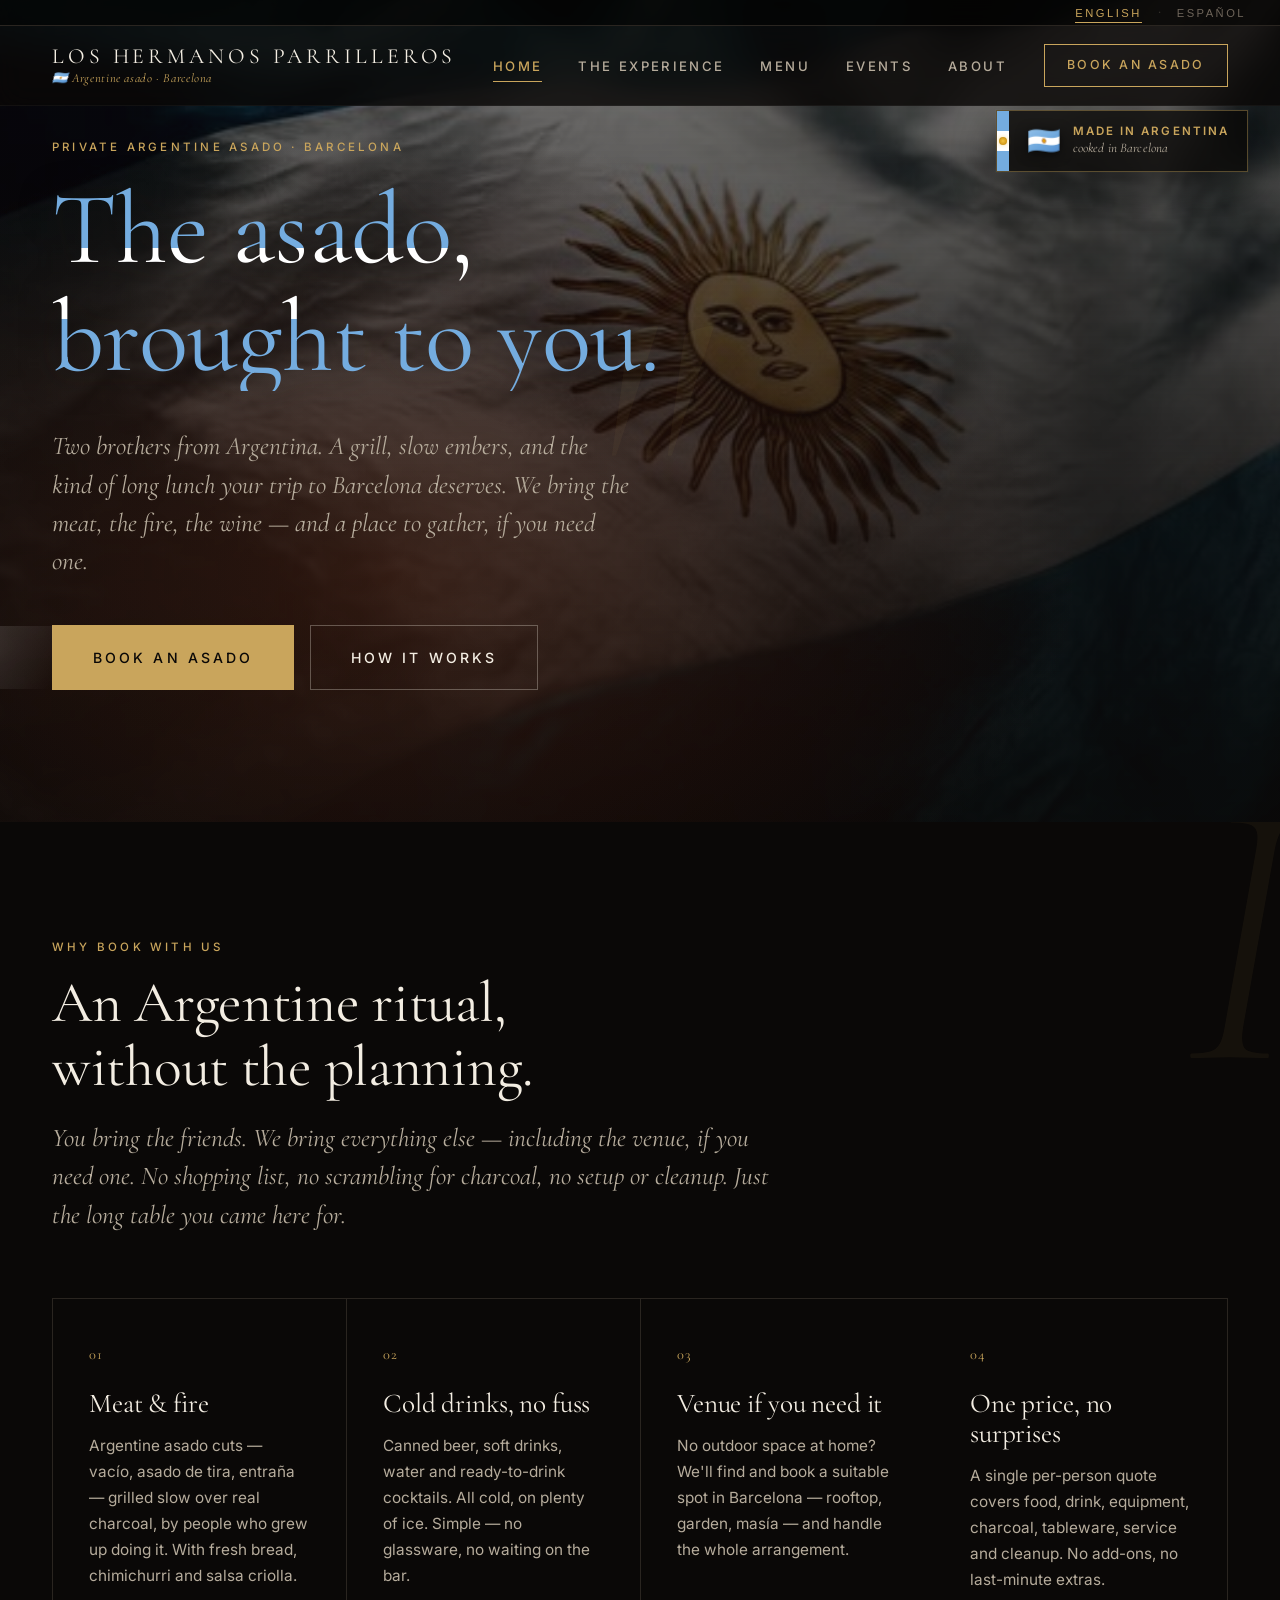
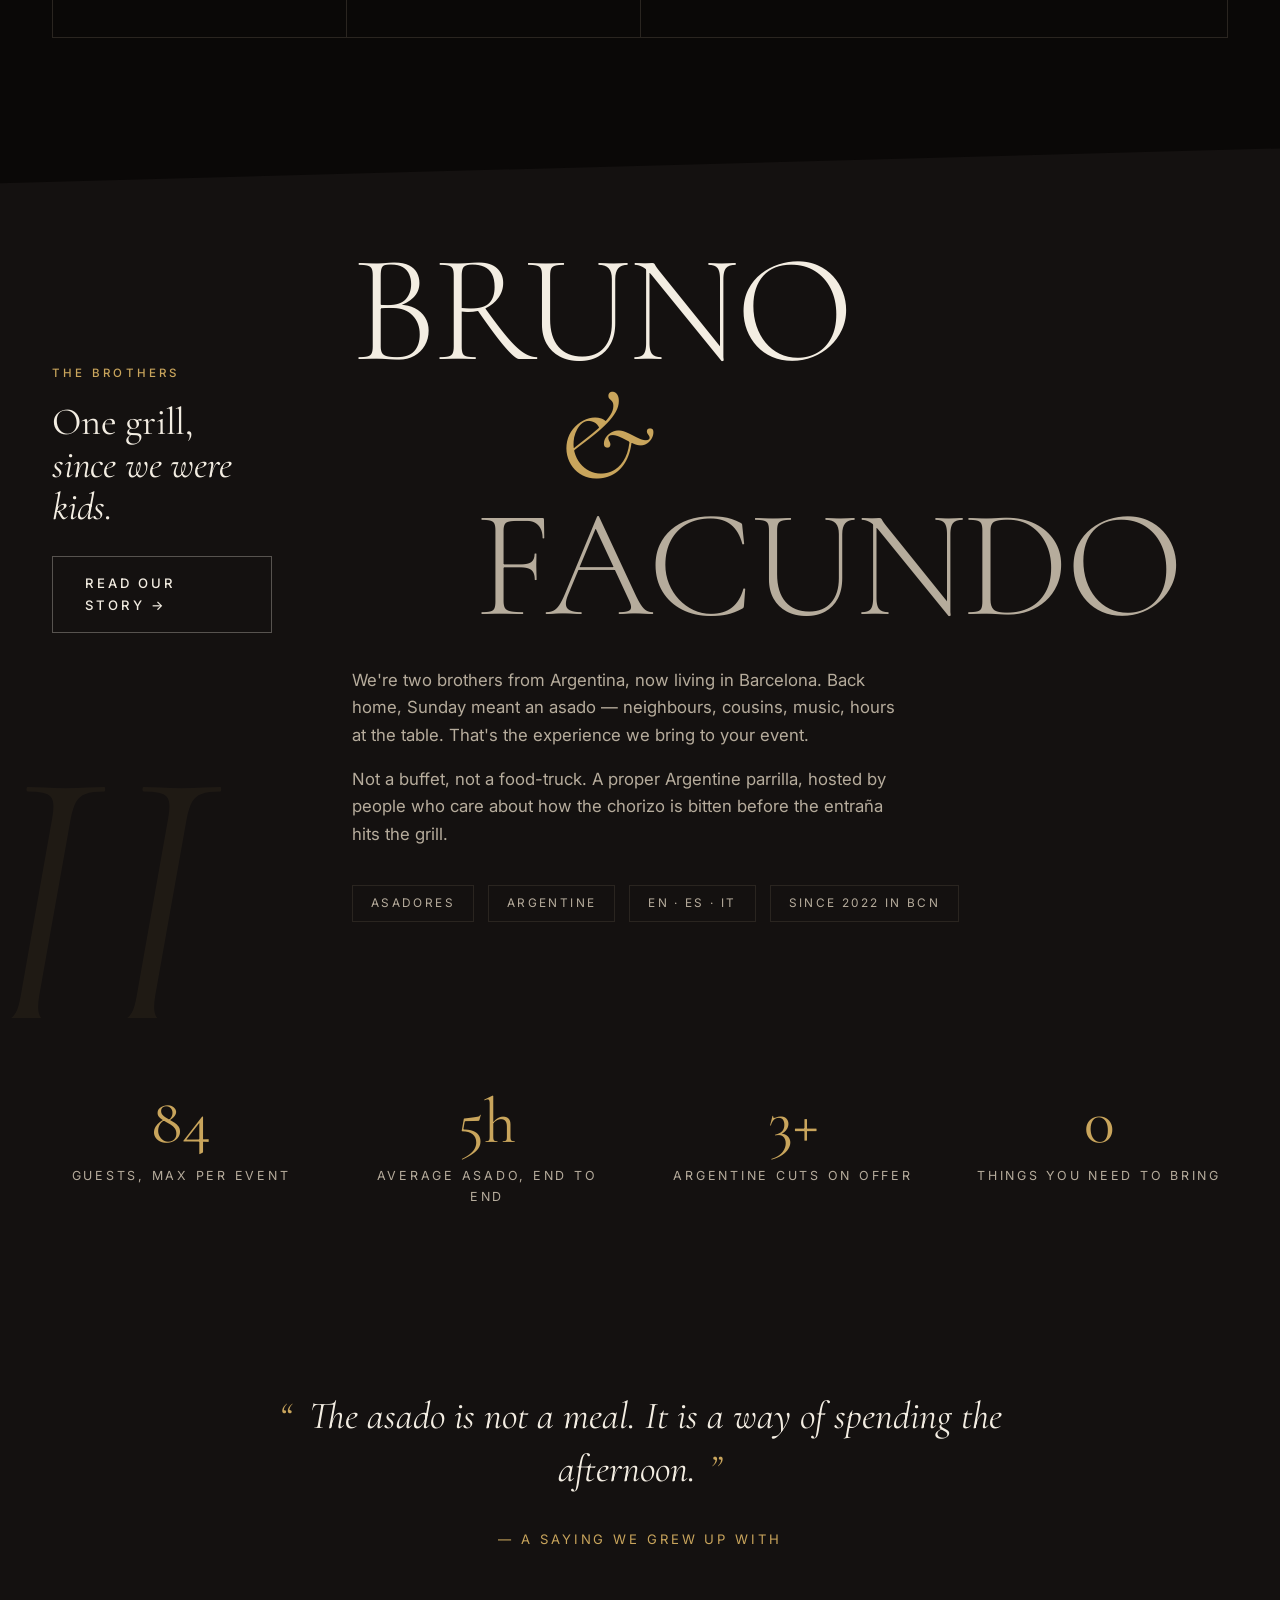
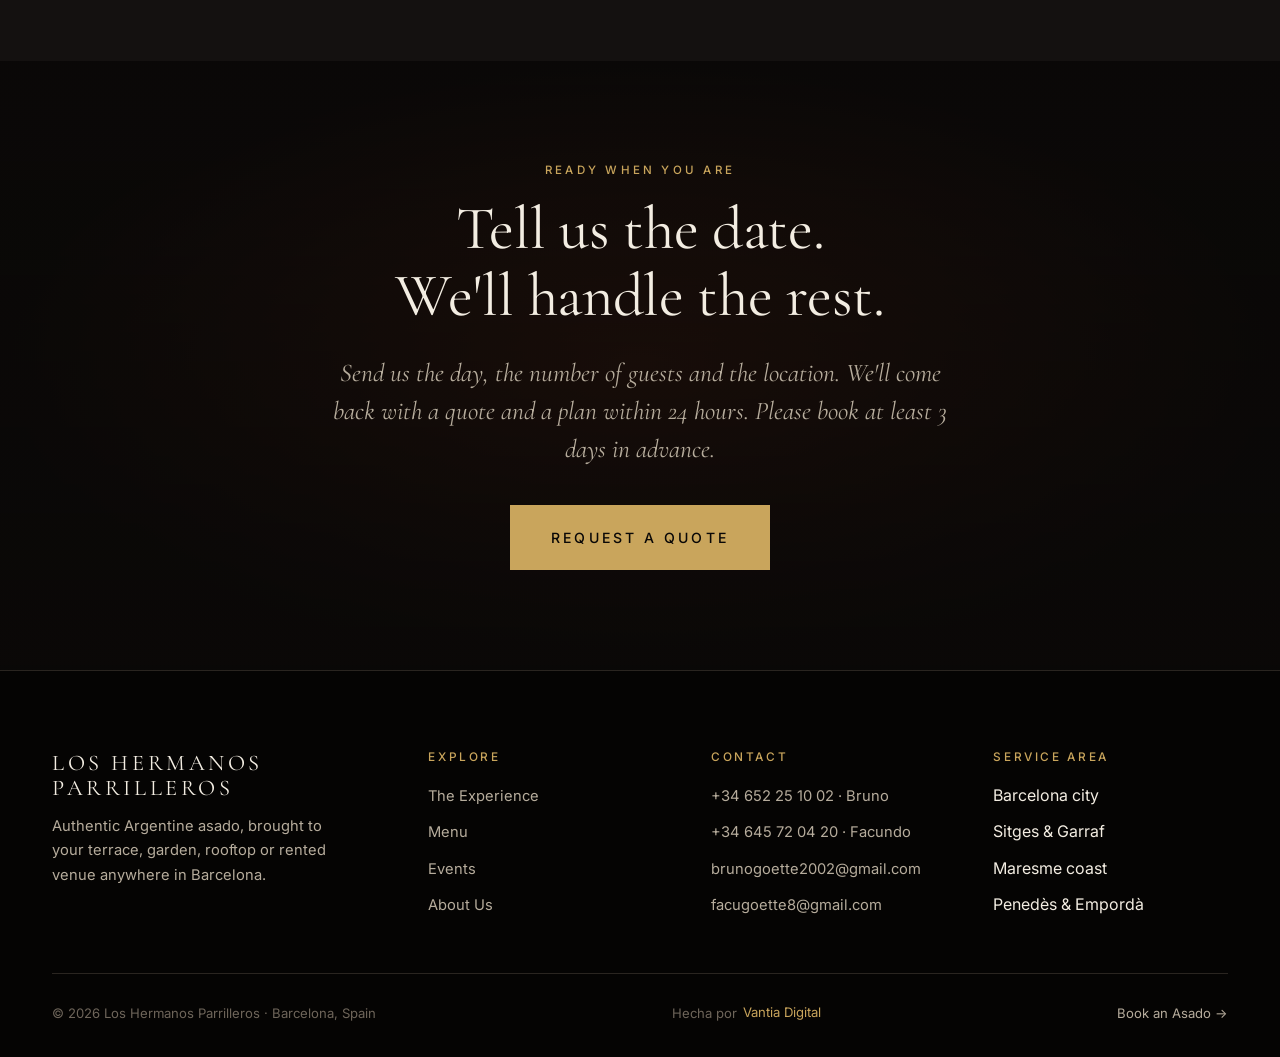
==== commit 5c334a34: "Content edits + EN/ES bilingual toggle (Argentine Spanish) Content changes: - Remove all Rosario ref" ====
--- a/index.html
+++ b/index.html
@@ -15,21 +15,28 @@
 </head>
 <body>
 
+    <!-- LANGUAGE BAR -->
+    <div class="lang-bar" role="group" aria-label="Language">
+        <button class="lang-opt" data-set-lang="en" type="button">English</button>
+        <span class="sep" aria-hidden="true">·</span>
+        <button class="lang-opt" data-set-lang="es" type="button">Español</button>
+    </div>
+
     <!-- NAV -->
     <nav class="site-nav">
         <div class="nav-inner">
             <a href="index.html" class="brand">
                 <span class="brand-mark">Los Hermanos Parrilleros</span>
-                <span class="brand-sub">🇦🇷 Argentine asado · Barcelona</span>
+                <span class="brand-sub">🇦🇷 <span data-lang="en">Argentine asado · Barcelona</span><span data-lang="es">Asado argentino · Barcelona</span></span>
             </a>
             <ul class="nav-links">
-                <li><a href="index.html">Home</a></li>
-                <li><a href="experience.html">The Experience</a></li>
-                <li><a href="menu.html">Menu</a></li>
-                <li><a href="events.html">Events</a></li>
-                <li><a href="about.html">About</a></li>
+                <li><a href="index.html"><span data-lang="en">Home</span><span data-lang="es">Inicio</span></a></li>
+                <li><a href="experience.html"><span data-lang="en">The Experience</span><span data-lang="es">La Experiencia</span></a></li>
+                <li><a href="menu.html"><span data-lang="en">Menu</span><span data-lang="es">Menú</span></a></li>
+                <li><a href="events.html"><span data-lang="en">Events</span><span data-lang="es">Eventos</span></a></li>
+                <li><a href="about.html"><span data-lang="en">About</span><span data-lang="es">Nosotros</span></a></li>
             </ul>
-            <a href="book.html" class="nav-cta">Book an Asado</a>
+            <a href="book.html" class="nav-cta"><span data-lang="en">Book an Asado</span><span data-lang="es">Reservar Asado</span></a>
             <button class="menu-toggle" aria-label="Open menu">
                 <span></span><span></span><span></span>
             </button>
@@ -46,24 +53,26 @@
             <span class="ar-badge-text">
                 <span class="ar-badge-flag">🇦🇷</span>
                 <span class="ar-badge-line">
-                    <strong>Made in Argentina</strong>
-                    <em>cooked in Barcelona</em>
+                    <strong><span data-lang="en">Made in Argentina</span><span data-lang="es">Hecho en Argentina</span></strong>
+                    <em><span data-lang="en">cooked in Barcelona</span><span data-lang="es">cocinado en Barcelona</span></em>
                 </span>
             </span>
         </div>
 
         <div class="container">
             <div class="hero-content">
-                <span class="eyebrow">Private Argentine Asado · Barcelona</span>
-                <h1 data-split>The asado, brought to you.</h1>
+                <span class="eyebrow"><span data-lang="en">Private Argentine Asado · Barcelona</span><span data-lang="es">Asado argentino privado · Barcelona</span></span>
+                <h1>
+                    <span data-lang="en">The asado, brought to you.</span>
+                    <span data-lang="es">El asado, donde quieras.</span>
+                </h1>
                 <p class="lead">
-                    Two brothers from Argentina. A grill, slow embers, and the kind of long lunch
-                    your trip to Barcelona deserves. We bring the meat, the fire, the wine — and a
-                    place to gather, if you need one.
+                    <span data-lang="en">Two brothers from Argentina. A grill, slow embers, and the kind of long lunch your trip to Barcelona deserves. We bring the meat, the fire, the wine — and a place to gather, if you need one.</span>
+                    <span data-lang="es">Dos hermanos argentinos. Una parrilla, brasas lentas, y la sobremesa que tu evento en Barcelona se merece. Ponemos la carne, el fuego, las bebidas — y hasta el lugar, si lo necesitás.</span>
                 </p>
                 <div class="hero-actions">
-                    <span class="magnet"><a href="book.html" class="btn btn-primary btn-large sweep" data-smoke-nav>Book an Asado</a></span>
-                    <span class="magnet"><a href="experience.html" class="btn btn-ghost btn-large">How it Works</a></span>
+                    <span class="magnet"><a href="book.html" class="btn btn-primary btn-large sweep" data-smoke-nav><span data-lang="en">Book an Asado</span><span data-lang="es">Reservar Asado</span></a></span>
+                    <span class="magnet"><a href="experience.html" class="btn btn-ghost btn-large"><span data-lang="en">How it Works</span><span data-lang="es">Cómo funciona</span></a></span>
                 </div>
             </div>
         </div>
@@ -74,35 +83,49 @@
         <span class="deco-numeral tr" aria-hidden="true">I</span>
         <div class="container" style="position: relative; z-index: 1;">
             <div class="section-head reveal">
-                <span class="eyebrow">Why book with us</span>
-                <h2>An Argentine ritual,<br />without the planning.</h2>
+                <span class="eyebrow"><span data-lang="en">Why book with us</span><span data-lang="es">Por qué reservar con nosotros</span></span>
+                <h2>
+                    <span data-lang="en">An Argentine ritual,<br />without the planning.</span>
+                    <span data-lang="es">Un ritual argentino,<br />sin la planificación.</span>
+                </h2>
                 <p class="lead">
-                    You bring the friends. We bring everything else — including the venue, if
-                    you need one. No shopping list, no scrambling for charcoal, no setup or
-                    cleanup. Just the long table you came here for.
+                    <span data-lang="en">You bring the friends. We bring everything else — including the venue, if you need one. No shopping list, no scrambling for charcoal, no setup or cleanup. Just the long table you came here for.</span>
+                    <span data-lang="es">Vos ponés a los amigos. Nosotros traemos el resto — incluido el lugar, si lo necesitás. Sin listas de compras, sin correr por el carbón, sin armado ni limpieza. Solo la sobremesa larga a la que viniste.</span>
                 </p>
             </div>
 
             <div class="feature-grid reveal">
                 <div class="feature tilt">
                     <div class="feature-num">01</div>
-                    <h3>Meat &amp; fire</h3>
-                    <p>Argentine asado cuts — vacío, asado de tira, entraña — grilled slow over real charcoal, by people who grew up doing it. With fresh bread, chimichurri and salsa criolla.</p>
+                    <h3><span data-lang="en">Meat &amp; fire</span><span data-lang="es">Carne y fuego</span></h3>
+                    <p>
+                        <span data-lang="en">Argentine asado cuts — vacío, asado de tira, entraña — grilled slow over real charcoal, by people who grew up doing it. With fresh bread, chimichurri and salsa criolla.</span>
+                        <span data-lang="es">Cortes argentinos — vacío, asado de tira, entraña — a la parrilla, lento, sobre carbón de verdad, por gente que se crió haciéndolo. Con pan fresco, chimichurri y salsa criolla.</span>
+                    </p>
                 </div>
                 <div class="feature tilt">
                     <div class="feature-num">02</div>
-                    <h3>Cold drinks, no fuss</h3>
-                    <p>Canned beer, soft drinks, water and ready-to-drink cocktails. All cold, on plenty of ice. Simple — no glassware, no waiting on the bar.</p>
+                    <h3><span data-lang="en">Cold drinks, no fuss</span><span data-lang="es">Bebidas frías, sin vueltas</span></h3>
+                    <p>
+                        <span data-lang="en">Canned beer, soft drinks, water and ready-to-drink cocktails. All cold, on plenty of ice. Simple — no glassware, no waiting on the bar.</span>
+                        <span data-lang="es">Cerveza en lata, gaseosas, agua y tragos listos para tomar. Todo frío, con hielo abundante. Simple — sin esperar la barra.</span>
+                    </p>
                 </div>
                 <div class="feature tilt">
                     <div class="feature-num">03</div>
-                    <h3>Venue if you need it</h3>
-                    <p>Staying in an Airbnb without a terrace? We'll find and book a suitable spot in Barcelona — rooftop, garden, masía — and handle the whole arrangement.</p>
+                    <h3><span data-lang="en">Venue if you need it</span><span data-lang="es">El lugar, si lo necesitás</span></h3>
+                    <p>
+                        <span data-lang="en">No outdoor space at home? We'll find and book a suitable spot in Barcelona — rooftop, garden, masía — and handle the whole arrangement.</span>
+                        <span data-lang="es">¿No tenés un espacio al aire libre? Lo buscamos y reservamos por vos en Barcelona — terraza, jardín, masía — y arreglamos todo.</span>
+                    </p>
                 </div>
                 <div class="feature tilt">
                     <div class="feature-num">04</div>
-                    <h3>One price, no surprises</h3>
-                    <p>A single per-person quote covers food, drink, equipment, charcoal, disposable tableware, service and cleanup. No add-ons, no last-minute extras.</p>
+                    <h3><span data-lang="en">One price, no surprises</span><span data-lang="es">Un precio, sin sorpresas</span></h3>
+                    <p>
+                        <span data-lang="en">A single per-person quote covers food, drink, equipment, charcoal, tableware, service and cleanup. No add-ons, no last-minute extras.</span>
+                        <span data-lang="es">Un único precio por persona incluye comida, bebida, equipo, carbón, vajilla, servicio y limpieza. Sin extras de último momento.</span>
+                    </p>
                 </div>
             </div>
         </div>
@@ -114,9 +137,12 @@
         <div class="container" style="position: relative; z-index: 1;">
             <div class="rail-section">
                 <div class="rail-side reveal">
-                    <span class="eyebrow">The brothers</span>
-                    <h2>One grill,<br /><em>since we were kids.</em></h2>
-                    <a href="about.html" class="btn btn-ghost" style="margin-top: 28px;">Read our story →</a>
+                    <span class="eyebrow"><span data-lang="en">The brothers</span><span data-lang="es">Los hermanos</span></span>
+                    <h2>
+                        <span data-lang="en">One grill,<br /><em>since we were kids.</em></span>
+                        <span data-lang="es">Una parrilla,<br /><em>desde chicos.</em></span>
+                    </h2>
+                    <a href="about.html" class="btn btn-ghost" style="margin-top: 28px;"><span data-lang="en">Read our story →</span><span data-lang="es">Nuestra historia →</span></a>
                 </div>
                 <div class="reveal">
                     <div class="bro-names" aria-label="Bruno and Facundo">
@@ -125,20 +151,18 @@
                         <span class="second">Facundo</span>
                     </div>
                     <p style="margin-top: 36px; color: var(--ink-soft); font-size: 1.05rem; max-width: 560px;">
-                        We're two brothers from Argentina, now living in Barcelona. Back home,
-                        Sunday meant an asado — neighbours, cousins, music, hours at the table.
-                        That's the experience we bring to your event.
+                        <span data-lang="en">We're two brothers from Argentina, now living in Barcelona. Back home, Sunday meant an asado — neighbours, cousins, music, hours at the table. That's the experience we bring to your event.</span>
+                        <span data-lang="es">Somos dos hermanos argentinos, viviendo en Barcelona. Allá, domingo era sinónimo de asado — vecinos, primos, música, horas en la mesa. Esa es la experiencia que llevamos a tu evento.</span>
                     </p>
                     <p style="color: var(--ink-soft); font-size: 1.05rem; max-width: 560px; margin-top: 16px;">
-                        Not a buffet, not a food-truck. A proper Argentine parrilla, hosted by
-                        people who care about how the chorizo is bitten before the entraña hits
-                        the grill.
+                        <span data-lang="en">Not a buffet, not a food-truck. A proper Argentine parrilla, hosted by people who care about how the chorizo is bitten before the entraña hits the grill.</span>
+                        <span data-lang="es">No es un buffet ni un food-truck. Es una parrilla argentina de verdad, atendida por gente que se preocupa de cómo se muerde el chorizo antes de que caiga la entraña.</span>
                     </p>
                     <div class="bro-tags">
                         <span class="bro-tag">Asadores</span>
-                        <span class="bro-tag">From Rosario, AR</span>
+                        <span class="bro-tag"><span data-lang="en">Argentine</span><span data-lang="es">Argentinos</span></span>
                         <span class="bro-tag">EN · ES · IT</span>
-                        <span class="bro-tag">Since 2022 in BCN</span>
+                        <span class="bro-tag"><span data-lang="en">Since 2022 in BCN</span><span data-lang="es">Desde 2022 en BCN</span></span>
                     </div>
                 </div>
             </div>
@@ -151,19 +175,19 @@
             <div class="stat-grid">
                 <div>
                     <div class="stat-num"><span class="counter" data-to="100">0</span></div>
-                    <div class="stat-label">Guests, max per event</div>
+                    <div class="stat-label"><span data-lang="en">Guests, max per event</span><span data-lang="es">Personas, máximo por evento</span></div>
                 </div>
                 <div>
                     <div class="stat-num"><span class="counter" data-to="6" data-suffix="h">0</span></div>
-                    <div class="stat-label">Average asado, end to end</div>
-                </div>
-                <div>
-                    <div class="stat-num"><span class="counter" data-to="12" data-suffix="+">0</span></div>
-                    <div class="stat-label">Argentine cuts on offer</div>
+                    <div class="stat-label"><span data-lang="en">Average asado, end to end</span><span data-lang="es">Duración promedio del asado</span></div>
+                </div>
+                <div>
+                    <div class="stat-num"><span class="counter" data-to="3" data-suffix="+">0</span></div>
+                    <div class="stat-label"><span data-lang="en">Argentine cuts on offer</span><span data-lang="es">Cortes argentinos en oferta</span></div>
                 </div>
                 <div>
                     <div class="stat-num"><span class="counter" data-to="0">0</span></div>
-                    <div class="stat-label">Things you need to bring</div>
+                    <div class="stat-label"><span data-lang="en">Things you need to bring</span><span data-lang="es">Cosas que tenés que traer</span></div>
                 </div>
             </div>
         </div>
@@ -174,22 +198,26 @@
         <span class="quote-glyph" aria-hidden="true">"</span>
         <div class="container reveal">
             <blockquote>
-                The asado is not a meal. It is a way of spending the afternoon.
+                <span data-lang="en">The asado is not a meal. It is a way of spending the afternoon.</span>
+                <span data-lang="es">El asado no es una comida. Es una manera de pasar la tarde.</span>
             </blockquote>
-            <div class="quote-attribution">— a saying we grew up with</div>
+            <div class="quote-attribution"><span data-lang="en">— a saying we grew up with</span><span data-lang="es">— un dicho con el que crecimos</span></div>
         </div>
     </section>
 
     <!-- CTA BANNER -->
     <section class="cta-banner">
         <div class="container reveal">
-            <span class="eyebrow center">Ready when you are</span>
-            <h2>Tell us the date.<br />We'll handle the rest.</h2>
+            <span class="eyebrow center"><span data-lang="en">Ready when you are</span><span data-lang="es">Cuando quieras</span></span>
+            <h2>
+                <span data-lang="en">Tell us the date.<br />We'll handle the rest.</span>
+                <span data-lang="es">Contanos la fecha.<br />Del resto nos encargamos nosotros.</span>
+            </h2>
             <p class="lead">
-                Send us the day, the number of guests and where you're staying. We'll come
-                back with a quote and a plan within 24 hours.
+                <span data-lang="en">Send us the day, the number of guests and the location. We'll come back with a quote and a plan within 24 hours. Please book at least 3 days in advance.</span>
+                <span data-lang="es">Mandanos el día, la cantidad de personas y el lugar. Te respondemos con presupuesto y plan en 24 horas. Reservá con un mínimo de 3 días de anticipación.</span>
             </p>
-            <a href="book.html" class="btn btn-primary btn-large">Request a Quote</a>
+            <a href="book.html" class="btn btn-primary btn-large"><span data-lang="en">Request a Quote</span><span data-lang="es">Pedir presupuesto</span></a>
         </div>
     </section>
 
@@ -199,19 +227,22 @@
             <div class="footer-grid">
                 <div class="footer-brand">
                     <h4>Los Hermanos Parrilleros</h4>
-                    <p>Authentic Argentine asado, brought to your terrace, garden, rooftop or rented venue anywhere in Barcelona.</p>
+                    <p>
+                        <span data-lang="en">Authentic Argentine asado, brought to your terrace, garden, rooftop or rented venue anywhere in Barcelona.</span>
+                        <span data-lang="es">Asado argentino auténtico, llevado a tu terraza, jardín, azotea o lugar reservado en cualquier punto de Barcelona.</span>
+                    </p>
                 </div>
                 <div class="footer-col">
-                    <h5>Explore</h5>
+                    <h5><span data-lang="en">Explore</span><span data-lang="es">Explorar</span></h5>
                     <ul>
-                        <li><a href="experience.html">The Experience</a></li>
-                        <li><a href="menu.html">Menu</a></li>
-                        <li><a href="events.html">Events</a></li>
-                        <li><a href="about.html">About Us</a></li>
+                        <li><a href="experience.html"><span data-lang="en">The Experience</span><span data-lang="es">La Experiencia</span></a></li>
+                        <li><a href="menu.html"><span data-lang="en">Menu</span><span data-lang="es">Menú</span></a></li>
+                        <li><a href="events.html"><span data-lang="en">Events</span><span data-lang="es">Eventos</span></a></li>
+                        <li><a href="about.html"><span data-lang="en">About Us</span><span data-lang="es">Nosotros</span></a></li>
                     </ul>
                 </div>
                 <div class="footer-col">
-                    <h5>Contact</h5>
+                    <h5><span data-lang="en">Contact</span><span data-lang="es">Contacto</span></h5>
                     <ul>
                         <li><a href="https://wa.me/34652251002" target="_blank" rel="noopener">+34 652 25 10 02 · Bruno</a></li>
                         <li><a href="https://wa.me/34645720420" target="_blank" rel="noopener">+34 645 72 04 20 · Facundo</a></li>
@@ -220,19 +251,19 @@
                     </ul>
                 </div>
                 <div class="footer-col">
-                    <h5>Service area</h5>
+                    <h5><span data-lang="en">Service area</span><span data-lang="es">Zona de servicio</span></h5>
                     <ul>
-                        <li>Barcelona city</li>
+                        <li><span data-lang="en">Barcelona city</span><span data-lang="es">Barcelona ciudad</span></li>
                         <li>Sitges &amp; Garraf</li>
-                        <li>Maresme coast</li>
+                        <li><span data-lang="en">Maresme coast</span><span data-lang="es">Costa del Maresme</span></li>
                         <li>Penedès &amp; Empordà</li>
                     </ul>
                 </div>
             </div>
             <div class="footer-bottom">
-                <span>© 2026 Los Hermanos Parrilleros · Barcelona, Spain</span>
+                <span>© 2026 Los Hermanos Parrilleros · Barcelona, <span data-lang="en">Spain</span><span data-lang="es">España</span></span>
                 <span class="credit">Hecha por <a href="https://vantia.digital" target="_blank" rel="noopener">Vantia Digital</a></span>
-                <span><a href="book.html">Book an Asado →</a></span>
+                <span><a href="book.html"><span data-lang="en">Book an Asado →</span><span data-lang="es">Reservar Asado →</span></a></span>
             </div>
         </div>
     </footer>
--- a/assets/styles.css
+++ b/assets/styles.css
@@ -18,6 +18,10 @@
     --serif: 'Cormorant Garamond', 'Times New Roman', serif;
     --sans: 'Inter', system-ui, -apple-system, sans-serif;
     --max: 1240px;
+    --nav-h: 78px;
+}
+@media (max-width: 720px) {
+    :root { --nav-h: 60px; }
 }
 
 * { margin: 0; padding: 0; box-sizing: border-box; }
@@ -200,12 +204,13 @@
 .menu-toggle.open span:nth-child(3) { transform: translateY(-6px) rotate(-45deg); }
 
 /* spacer for fixed nav */
-.nav-spacer { height: 78px; }
+.nav-spacer { height: var(--nav-h); }
 
 /* ---------- HERO — full-bleed dark immersive (asado photo) ---------- */
 .hero {
     position: relative;
-    min-height: calc(100vh - 78px);
+    min-height: calc(100vh - var(--nav-h));
+    min-height: calc(100dvh - var(--nav-h)); /* mobile-safe: accounts for url bar */
     display: flex;
     align-items: center;
     overflow: hidden;
@@ -909,40 +914,76 @@
 }
 
 @media (max-width: 720px) {
-    .container { padding: 0 22px; }
-    section { padding: 80px 0; }
-    .hero-content { padding: 80px 0; }
-
-    .menu-toggle { display: flex; }
+    .container { padding: 0 20px; }
+    section { padding: 72px 0; }
+
+    /* Compact mobile nav so the dropdown lands right below it */
+    .site-nav { height: var(--nav-h); }
+    .nav-inner {
+        padding: 0 18px;
+        height: 100%;
+        gap: 14px;
+    }
+    .brand { gap: 6px; }
+    .brand-mark {
+        font-size: 0.92rem;
+        letter-spacing: 0.08em;
+        white-space: nowrap;
+        overflow: hidden;
+        text-overflow: ellipsis;
+        max-width: 70vw;
+    }
+    .brand-sub { display: none; }
+
+    .menu-toggle { display: flex; flex-shrink: 0; }
 
     .nav-links {
         position: fixed;
-        top: 78px;
+        top: var(--nav-h);
         left: 0; right: 0;
+        z-index: 99;
         background: var(--bg);
         flex-direction: column;
         gap: 0;
-        padding: 24px;
+        padding: 18px 20px 24px;
         border-bottom: 1px solid var(--line);
-        transform: translateY(-110%);
-        transition: transform 0.3s ease;
+        box-shadow: 0 14px 30px rgba(0,0,0,0.5);
+        transform: translateY(calc(-100% - var(--nav-h) - 20px));
+        transition: transform 0.32s ease;
+        max-height: calc(100vh - var(--nav-h));
+        overflow-y: auto;
     }
-
     .nav-links.open { transform: translateY(0); }
-
     .nav-links li { width: 100%; }
-
     .nav-links a {
         display: block;
-        padding: 16px 0;
+        padding: 14px 0;
+        font-size: 0.88rem;
         border-bottom: 1px solid var(--line);
     }
+    .nav-links li:last-child a { border-bottom: none; }
 
     .nav-cta { display: none; }
 
+    /* Hero — give content room, don't let it touch the nav */
+    .hero-content { padding: 90px 0 110px; max-width: 100%; }
+    .hero-actions { gap: 12px; margin-top: 28px; }
+    .hero-actions .magnet { display: inline-block; width: auto; }
+    .hero-actions .btn { padding: 16px 24px; font-size: 0.78rem; letter-spacing: 0.18em; }
+
+    /* Argentine flag badge: hide on mobile — it collides with hero text */
+    .ar-badge { display: none; }
+
+    /* Section heads + h1 a bit tighter */
+    .section-head { margin-bottom: 44px; }
+    .hero h1 {
+        font-size: clamp(2.6rem, 11vw, 4.2rem);
+        line-height: 1;
+    }
+
     .form-row { grid-template-columns: 1fr; }
-    .booking-form { padding: 32px 24px; }
-    .contact-card { padding: 28px 24px; }
+    .booking-form { padding: 28px 22px; }
+    .contact-card { padding: 24px 22px; }
 
     .footer-grid { grid-template-columns: 1fr; gap: 32px; }
     .footer-bottom { flex-direction: column; text-align: center; }
@@ -953,6 +994,17 @@
         gap: 6px;
     }
     .spec-desc { text-align: left; }
+
+    /* The booking grid stacks already; tighten gap */
+    .booking-grid { gap: 28px; }
+}
+
+/* Very narrow phones (≤380px) — additional compaction */
+@media (max-width: 380px) {
+    .brand-mark { font-size: 0.82rem; max-width: 64vw; }
+    .nav-inner { padding: 0 14px; gap: 10px; }
+    .hero h1 { font-size: clamp(2.2rem, 12vw, 3.6rem); }
+    .container { padding: 0 16px; }
 }
 
 /* ==========================================================
@@ -1769,61 +1821,86 @@
     margin-top: 14px;
     min-height: 1.5em;
 }
-
-/* ---------- Heat meter (menu item hover) ---------- */
-.menu-item {
-    position: relative;
-    cursor: default;
-}
-.menu-item .heat-meter {
-    position: absolute;
-    top: 0;
-    right: 100%;
-    transform: translate(-12px, 0);
-    width: 36px;
-    background: var(--bg-soft);
-    border: 1px solid var(--gold);
-    border-radius: 999px;
-    padding: 8px 0 10px;
+/* On mobile, swap the full labels for short abbreviations to keep them readable */
+.doneness-labels span .full { display: inline; }
+.doneness-labels span .abbr { display: none; }
+@media (max-width: 600px) {
+    .doneness { padding: 30px 22px; }
+    .doneness-labels { font-size: 0.6rem; letter-spacing: 0.1em; margin-top: 18px; }
+    .doneness-labels span .full { display: none; }
+    .doneness-labels span .abbr { display: inline; }
+    .doneness-readout { font-size: 1.15rem; }
+    .steak-svg { width: 170px; height: 110px; }
+}
+
+/* ==========================================================
+   I18N — EN / ES language toggle
+   ========================================================== */
+
+/* Default state: hide the inactive language. Both versions live in DOM. */
+html[lang="en"] [data-lang="es"],
+html[lang="es"] [data-lang="en"] { display: none !important; }
+
+/* Slim lang bar above the nav — fixed so it's always reachable */
+.lang-bar {
+    position: fixed;
+    top: 0; left: 0; right: 0;
+    z-index: 110;
+    background: rgba(5, 4, 3, 0.92);
+    backdrop-filter: blur(10px);
+    -webkit-backdrop-filter: blur(10px);
+    border-bottom: 1px solid var(--line);
     display: flex;
-    flex-direction: column;
+    justify-content: flex-end;
     align-items: center;
-    gap: 6px;
-    opacity: 0;
-    visibility: hidden;
-    transition: opacity 0.25s ease, transform 0.3s cubic-bezier(.2,.9,.2,1), visibility 0.25s;
-    pointer-events: none;
-    z-index: 5;
-    box-shadow: 0 8px 24px rgba(0,0,0,0.4);
-}
-.menu-item:hover .heat-meter {
-    opacity: 1;
-    visibility: visible;
-    transform: translate(-12px, -4px);
-}
-.heat-bar {
-    width: 6px;
-    height: 60px;
-    background: linear-gradient(180deg, var(--ember) 0%, var(--gold) 60%, var(--ink-mute) 100%);
-    border-radius: 4px;
-    position: relative;
-    overflow: hidden;
-}
-.heat-bar::after {
+    gap: 14px;
+    padding: 6px 32px;
+    font-family: var(--sans);
+    height: 26px;
+}
+.lang-bar .lang-opt {
+    background: none;
+    border: 0;
+    color: var(--ink-mute);
+    font-size: 0.7rem;
+    letter-spacing: 0.22em;
+    text-transform: uppercase;
+    cursor: pointer;
+    padding: 4px 2px;
+    transition: color 0.2s ease;
+    position: relative;
+}
+.lang-bar .lang-opt::after {
     content: '';
     position: absolute;
-    inset: 0;
-    background: var(--bg-soft);
-    transform-origin: bottom;
-    transform: scaleY(var(--inv, 0.5));
-    transition: transform 0.4s ease;
-}
-.heat-temp {
-    font-family: var(--sans);
-    font-size: 0.62rem;
-    font-weight: 600;
-    color: var(--gold);
-    letter-spacing: 0.05em;
+    left: 2px; right: 2px;
+    bottom: 0;
+    height: 1px;
+    background: var(--gold);
+    transform: scaleX(0);
+    transform-origin: left center;
+    transition: transform 0.25s cubic-bezier(.2,.9,.2,1);
+}
+.lang-bar .lang-opt:hover { color: var(--ink-soft); }
+.lang-bar .lang-opt.active {
+    color: var(--gold);
+}
+.lang-bar .lang-opt.active::after { transform: scaleX(1); }
+.lang-bar .sep {
+    color: var(--ink-mute);
+    opacity: 0.4;
+    font-size: 0.7rem;
+}
+
+/* The fixed-nav offset must include the lang bar height (~26px) */
+.site-nav { top: 26px; }
+.nav-spacer { height: calc(var(--nav-h) + 26px); }
+
+@media (max-width: 720px) {
+    .lang-bar { padding: 5px 16px; gap: 10px; }
+    .lang-bar .lang-opt { font-size: 0.62rem; letter-spacing: 0.18em; }
+    .site-nav { top: 24px; }
+    .nav-spacer { height: calc(var(--nav-h) + 24px); }
 }
 
 /* ---------- Doneness color states ---------- */
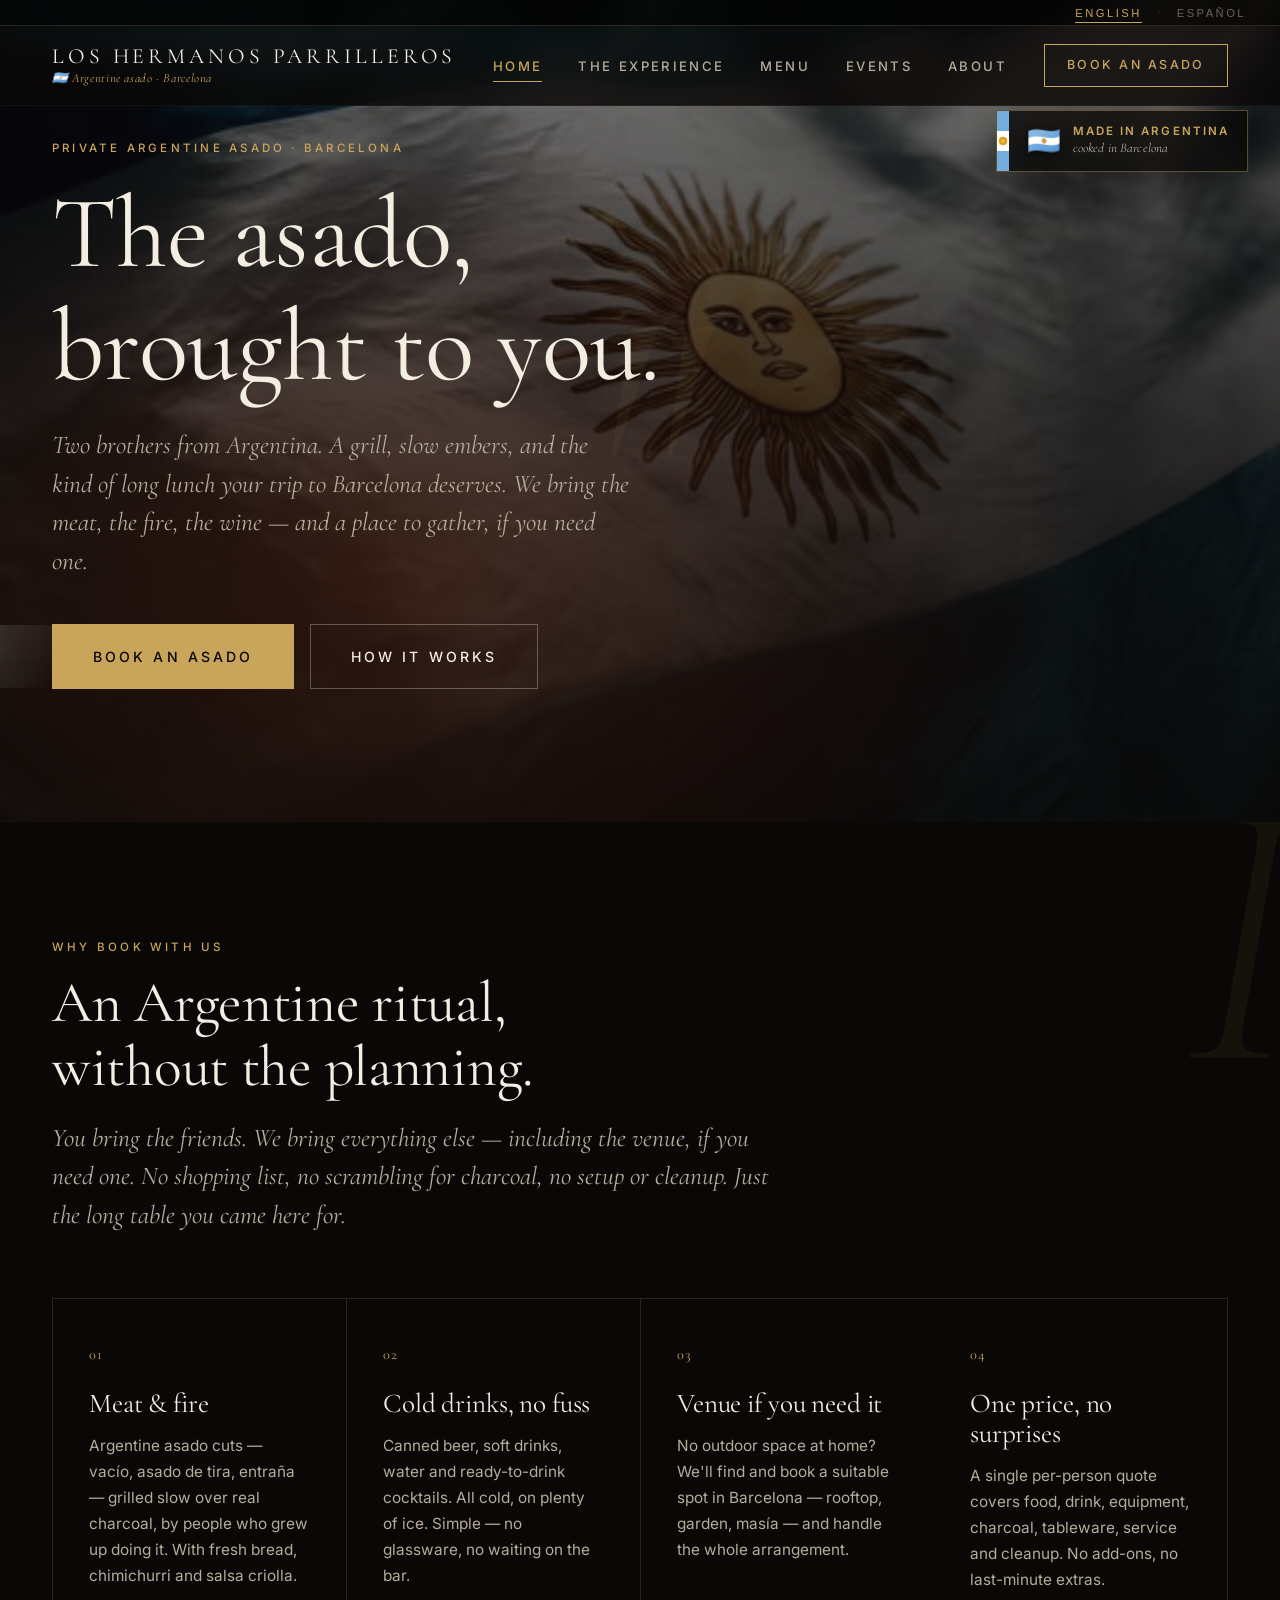
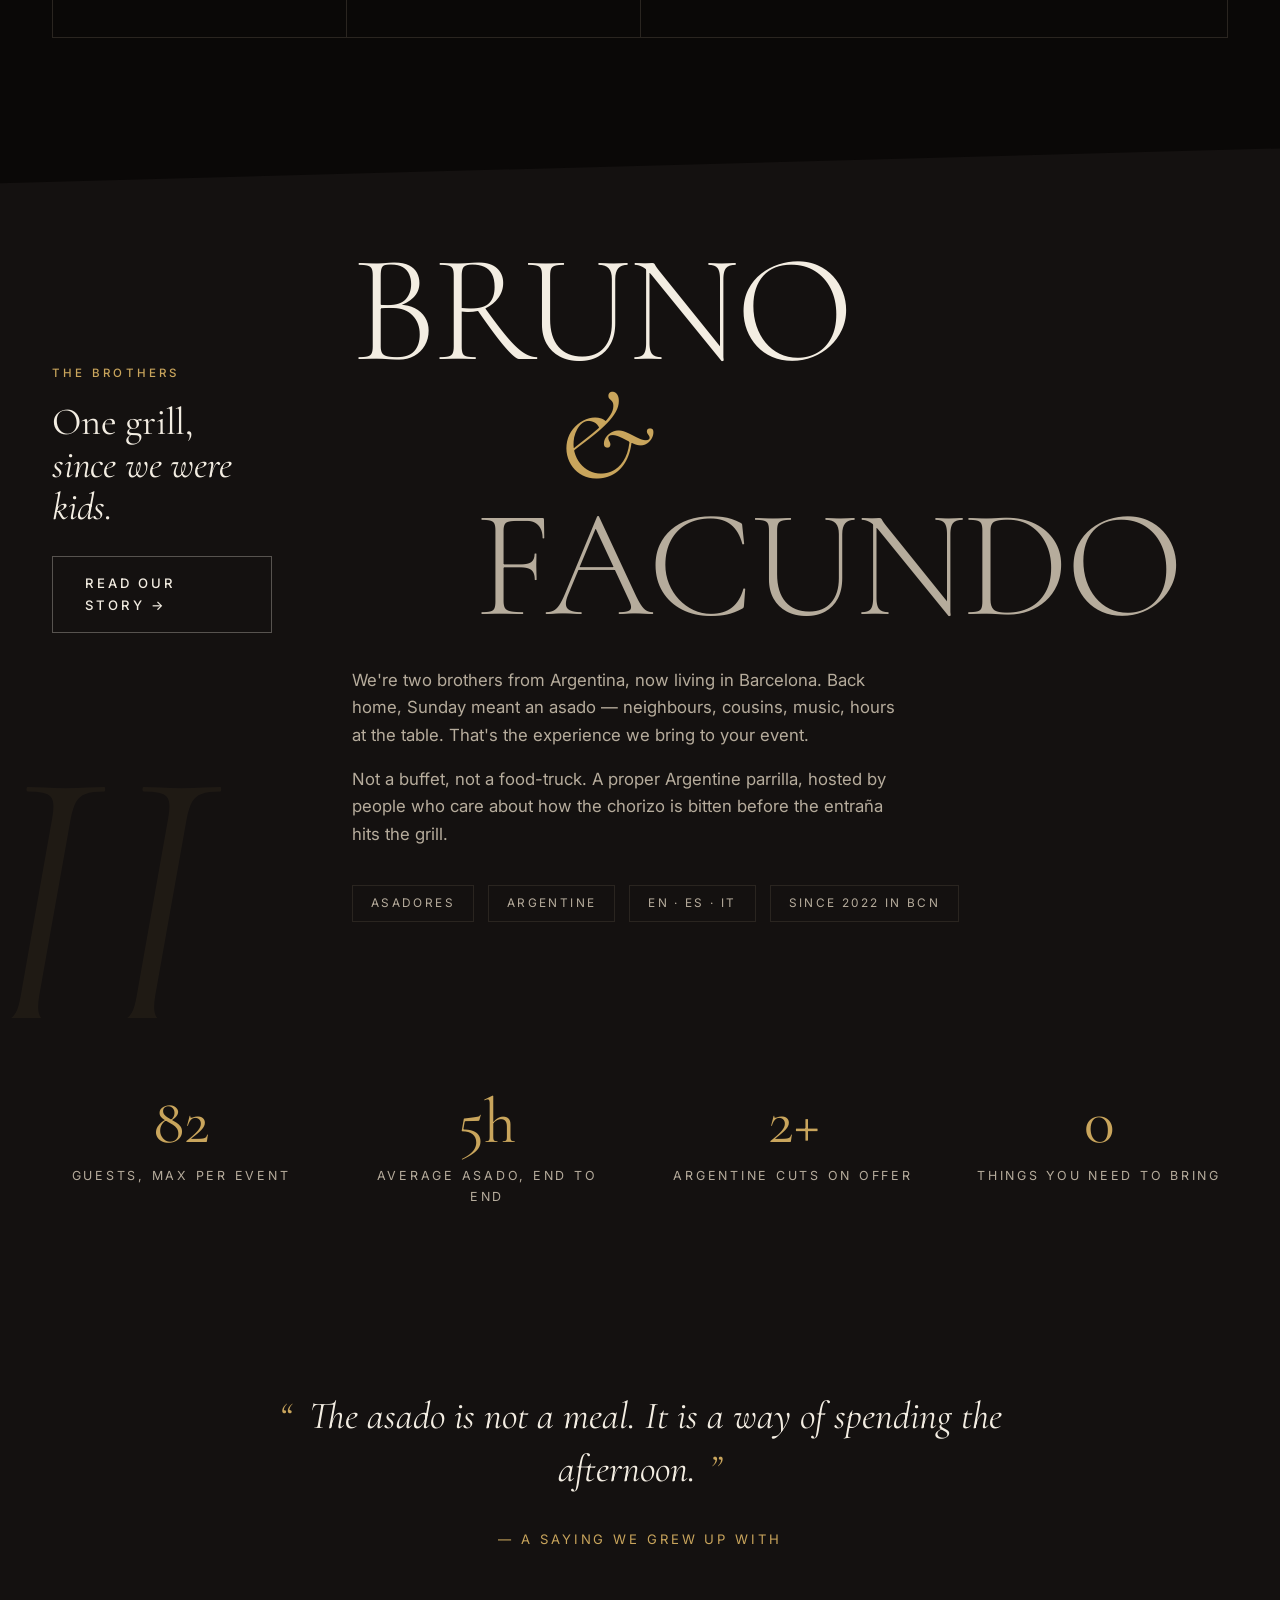
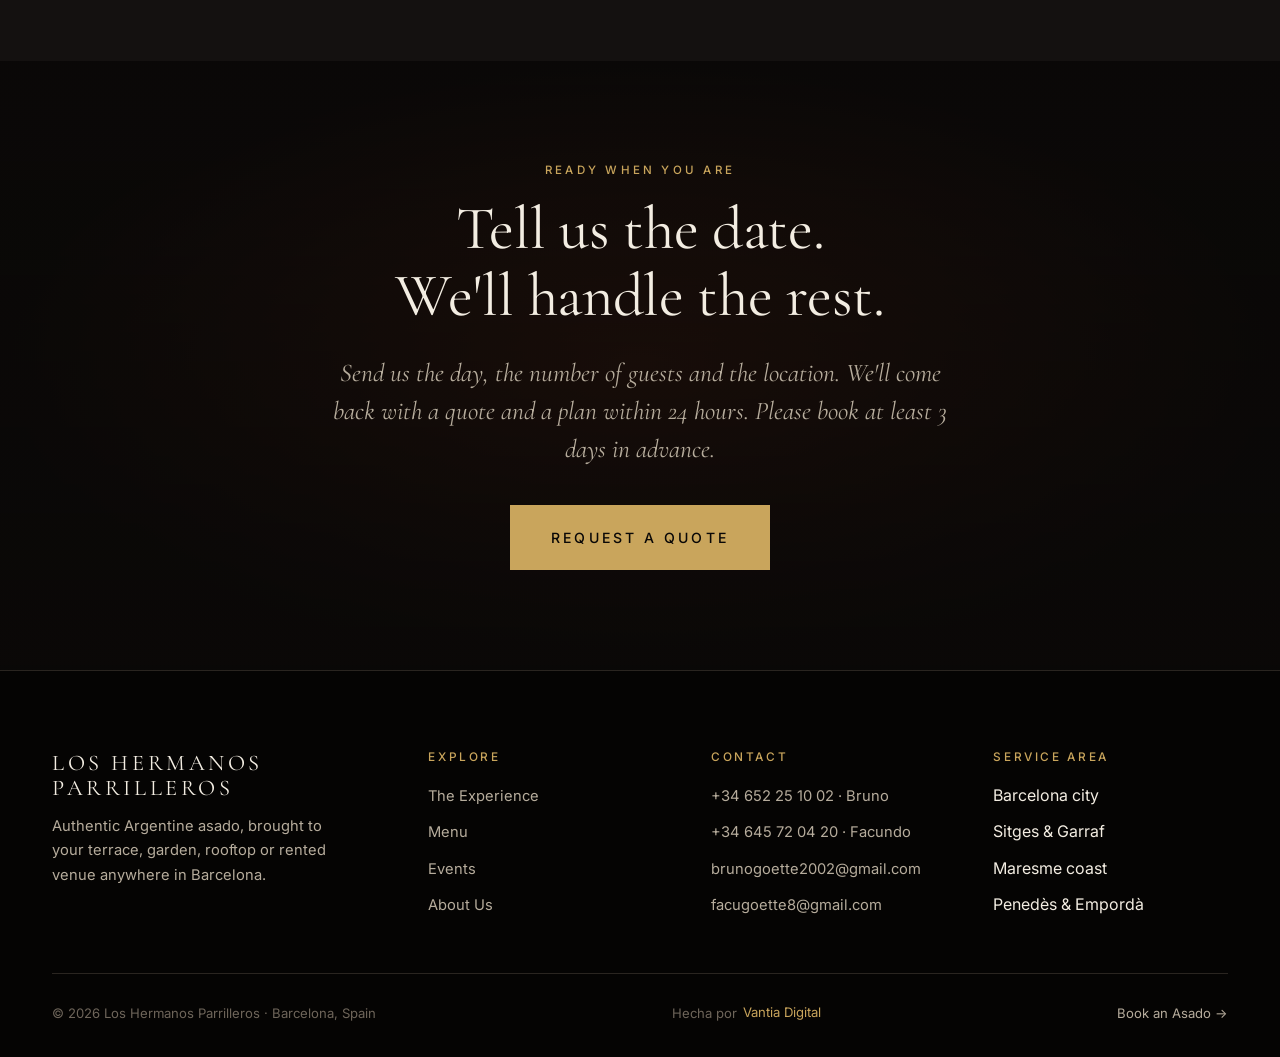
==== commit 5a46d1ba: "Cache-bust assets/styles.css + app.js (?v=2) on all 6 pages User reported the h1 hero colour change " ====
--- a/index.html
+++ b/index.html
@@ -11,7 +11,7 @@
     <link rel="preconnect" href="https://fonts.gstatic.com" crossorigin />
     <link href="https://fonts.googleapis.com/css2?family=Cormorant+Garamond:ital,wght@0,300;0,400;0,500;0,600;1,300;1,400&family=Inter:wght@300;400;500;600&display=swap" rel="stylesheet" />
 
-    <link rel="stylesheet" href="assets/styles.css" />
+    <link rel="stylesheet" href="assets/styles.css?v=2" />
 </head>
 <body>
 
@@ -268,6 +268,6 @@
         </div>
     </footer>
 
-    <script src="assets/app.js"></script>
+    <script src="assets/app.js?v=2"></script>
 </body>
 </html>
--- a/assets/styles.css
+++ b/assets/styles.css
@@ -248,29 +248,12 @@
     font-size: clamp(3rem, 8vw, 6.5rem);
     color: var(--ink);
     margin: 18px 0 12px;
-    /* Argentine flag fill on the title letters */
-    background: linear-gradient(
-        180deg,
-        #74acdf 0%, #74acdf 33.33%,
-        #ffffff 33.33%, #ffffff 66.66%,
-        #74acdf 66.66%, #74acdf 100%
-    );
-    -webkit-background-clip: text;
-    background-clip: text;
-    -webkit-text-fill-color: transparent;
-    color: transparent;
-    filter: drop-shadow(0 4px 18px rgba(10, 8, 7, 0.7));
-    display: inline-block;
-    line-height: 1.05;
 }
 
 .hero h1 em {
     font-style: italic;
+    color: var(--gold);
     font-weight: 300;
-    /* keep italic part in solid gold over the flag */
-    background: none;
-    -webkit-text-fill-color: var(--gold);
-    color: var(--gold);
 }
 
 .hero .lead {
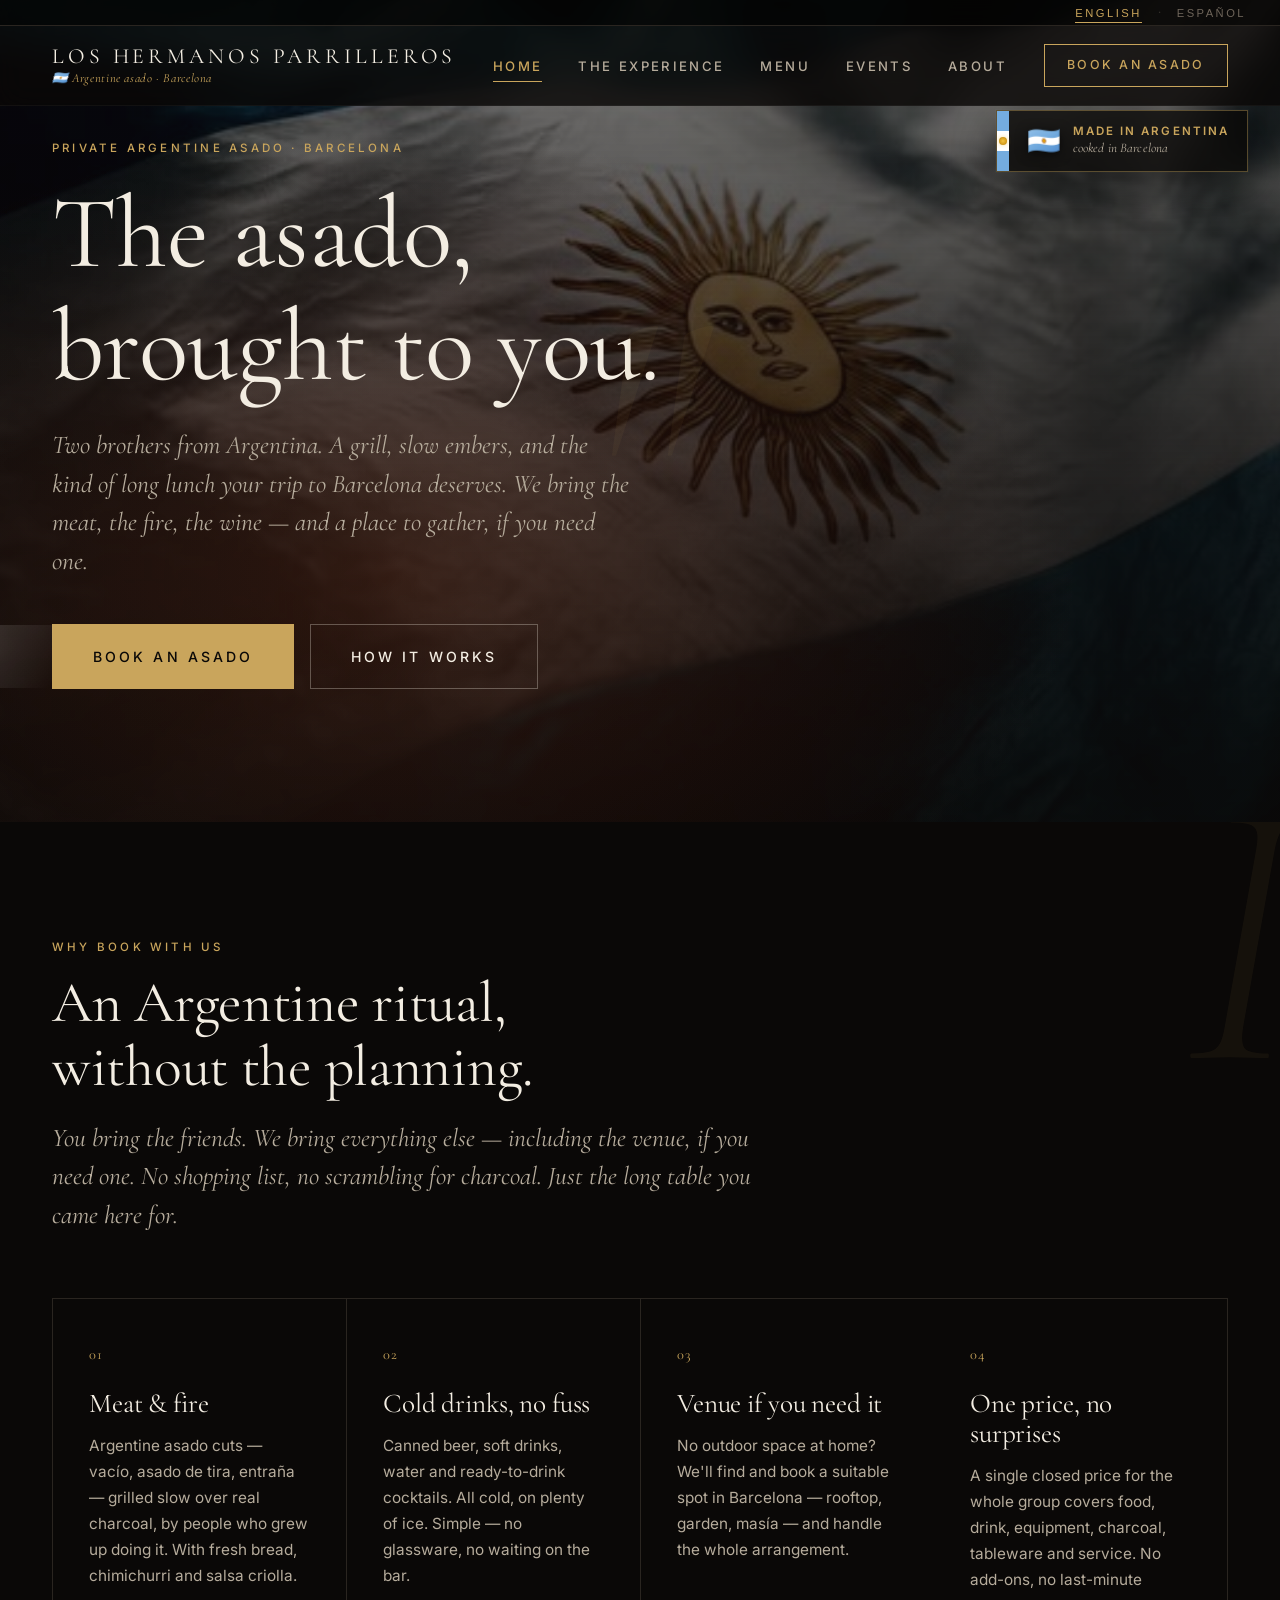
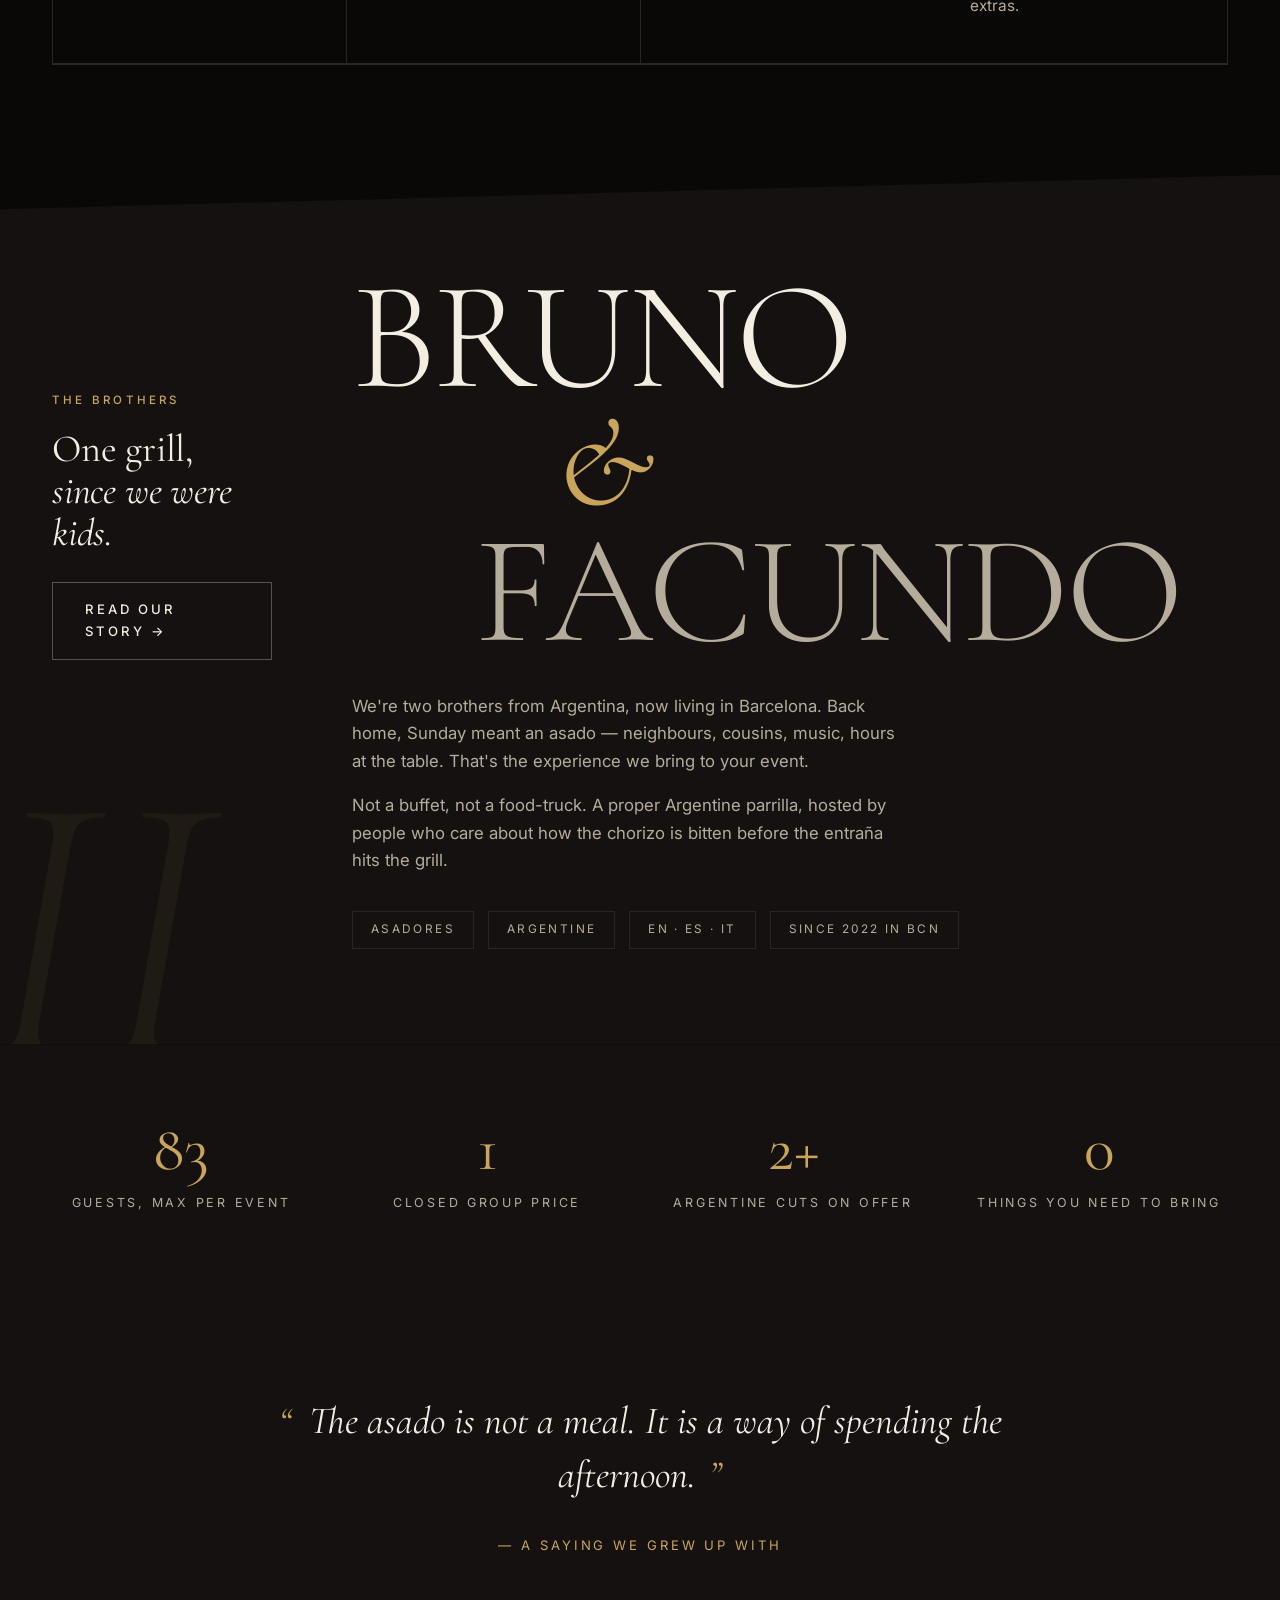
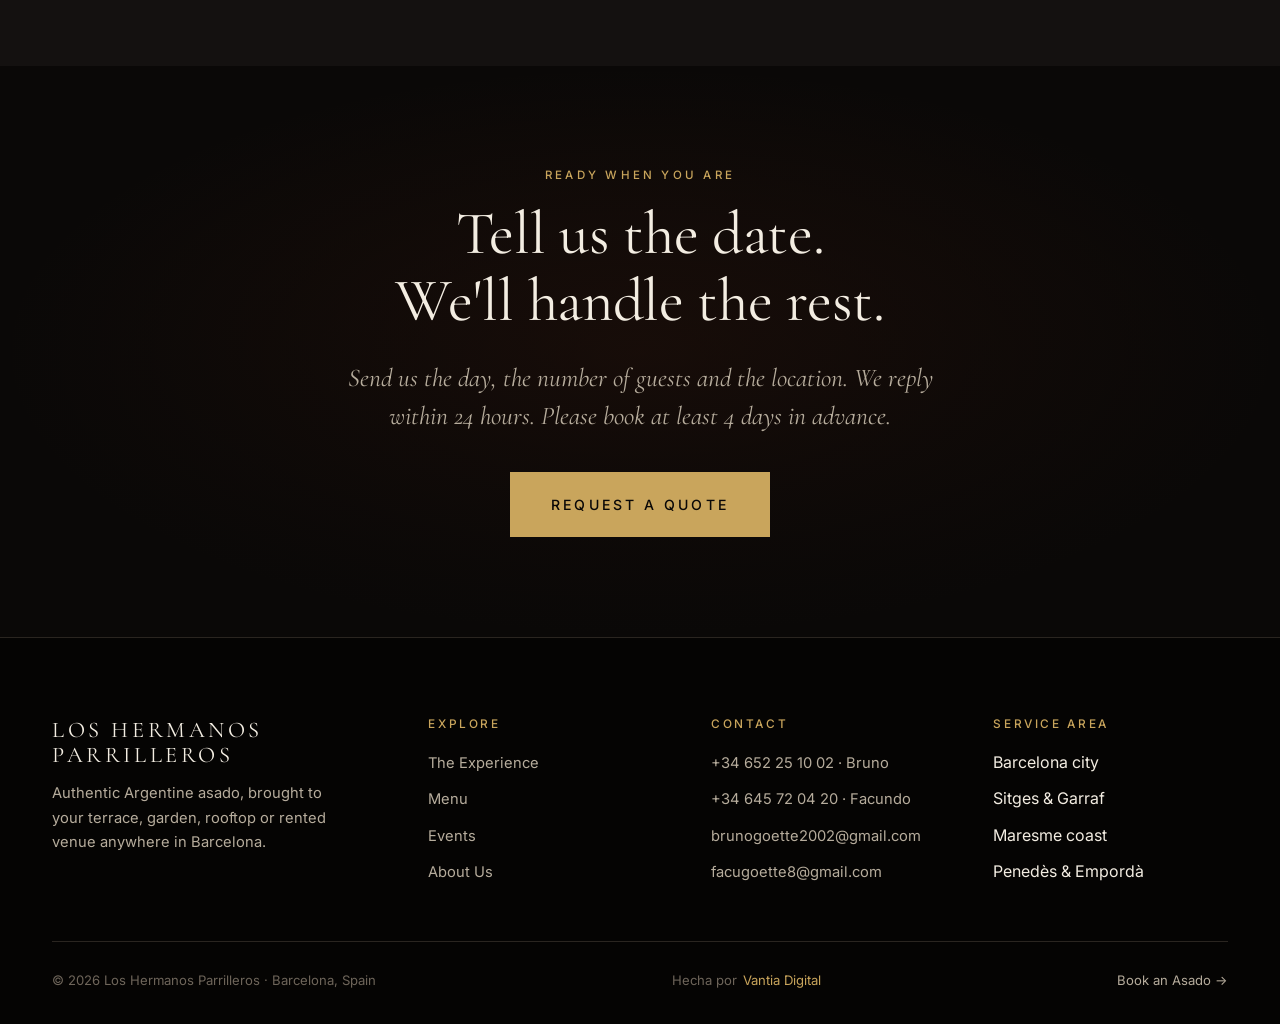
==== commit 9fe0c96a: "WIP copy refresh + handoff: closed group pricing, 4-day notice Partial pass (continues per STATE.md " ====
--- a/index.html
+++ b/index.html
@@ -89,8 +89,8 @@
                     <span data-lang="es">Un ritual argentino,<br />sin la planificación.</span>
                 </h2>
                 <p class="lead">
-                    <span data-lang="en">You bring the friends. We bring everything else — including the venue, if you need one. No shopping list, no scrambling for charcoal, no setup or cleanup. Just the long table you came here for.</span>
-                    <span data-lang="es">Vos ponés a los amigos. Nosotros traemos el resto — incluido el lugar, si lo necesitás. Sin listas de compras, sin correr por el carbón, sin armado ni limpieza. Solo la sobremesa larga a la que viniste.</span>
+                    <span data-lang="en">You bring the friends. We bring everything else — including the venue, if you need one. No shopping list, no scrambling for charcoal. Just the long table you came here for.</span>
+                    <span data-lang="es">Vos ponés a los amigos. Nosotros traemos el resto — incluido el lugar, si lo necesitás. Sin listas de compras, sin correr por el carbón. Solo la sobremesa larga a la que viniste.</span>
                 </p>
             </div>
 
@@ -123,8 +123,8 @@
                     <div class="feature-num">04</div>
                     <h3><span data-lang="en">One price, no surprises</span><span data-lang="es">Un precio, sin sorpresas</span></h3>
                     <p>
-                        <span data-lang="en">A single per-person quote covers food, drink, equipment, charcoal, tableware, service and cleanup. No add-ons, no last-minute extras.</span>
-                        <span data-lang="es">Un único precio por persona incluye comida, bebida, equipo, carbón, vajilla, servicio y limpieza. Sin extras de último momento.</span>
+                        <span data-lang="en">A single closed price for the whole group covers food, drink, equipment, charcoal, tableware and service. No add-ons, no last-minute extras.</span>
+                        <span data-lang="es">Un único precio cerrado para todo el grupo incluye comida, bebida, equipo, carbón, vajilla y servicio. Sin extras de último momento.</span>
                     </p>
                 </div>
             </div>
@@ -178,8 +178,8 @@
                     <div class="stat-label"><span data-lang="en">Guests, max per event</span><span data-lang="es">Personas, máximo por evento</span></div>
                 </div>
                 <div>
-                    <div class="stat-num"><span class="counter" data-to="6" data-suffix="h">0</span></div>
-                    <div class="stat-label"><span data-lang="en">Average asado, end to end</span><span data-lang="es">Duración promedio del asado</span></div>
+                    <div class="stat-num"><span class="counter" data-to="1">0</span></div>
+                    <div class="stat-label"><span data-lang="en">Closed group price</span><span data-lang="es">Precio cerrado al grupo</span></div>
                 </div>
                 <div>
                     <div class="stat-num"><span class="counter" data-to="3" data-suffix="+">0</span></div>
@@ -214,8 +214,8 @@
                 <span data-lang="es">Contanos la fecha.<br />Del resto nos encargamos nosotros.</span>
             </h2>
             <p class="lead">
-                <span data-lang="en">Send us the day, the number of guests and the location. We'll come back with a quote and a plan within 24 hours. Please book at least 3 days in advance.</span>
-                <span data-lang="es">Mandanos el día, la cantidad de personas y el lugar. Te respondemos con presupuesto y plan en 24 horas. Reservá con un mínimo de 3 días de anticipación.</span>
+                <span data-lang="en">Send us the day, the number of guests and the location. We reply within 24 hours. Please book at least 4 days in advance.</span>
+                <span data-lang="es">Mandanos el día, la cantidad de personas y el lugar. Te respondemos en 24 horas. Reservá con un mínimo de 4 días de anticipación.</span>
             </p>
             <a href="book.html" class="btn btn-primary btn-large"><span data-lang="en">Request a Quote</span><span data-lang="es">Pedir presupuesto</span></a>
         </div>
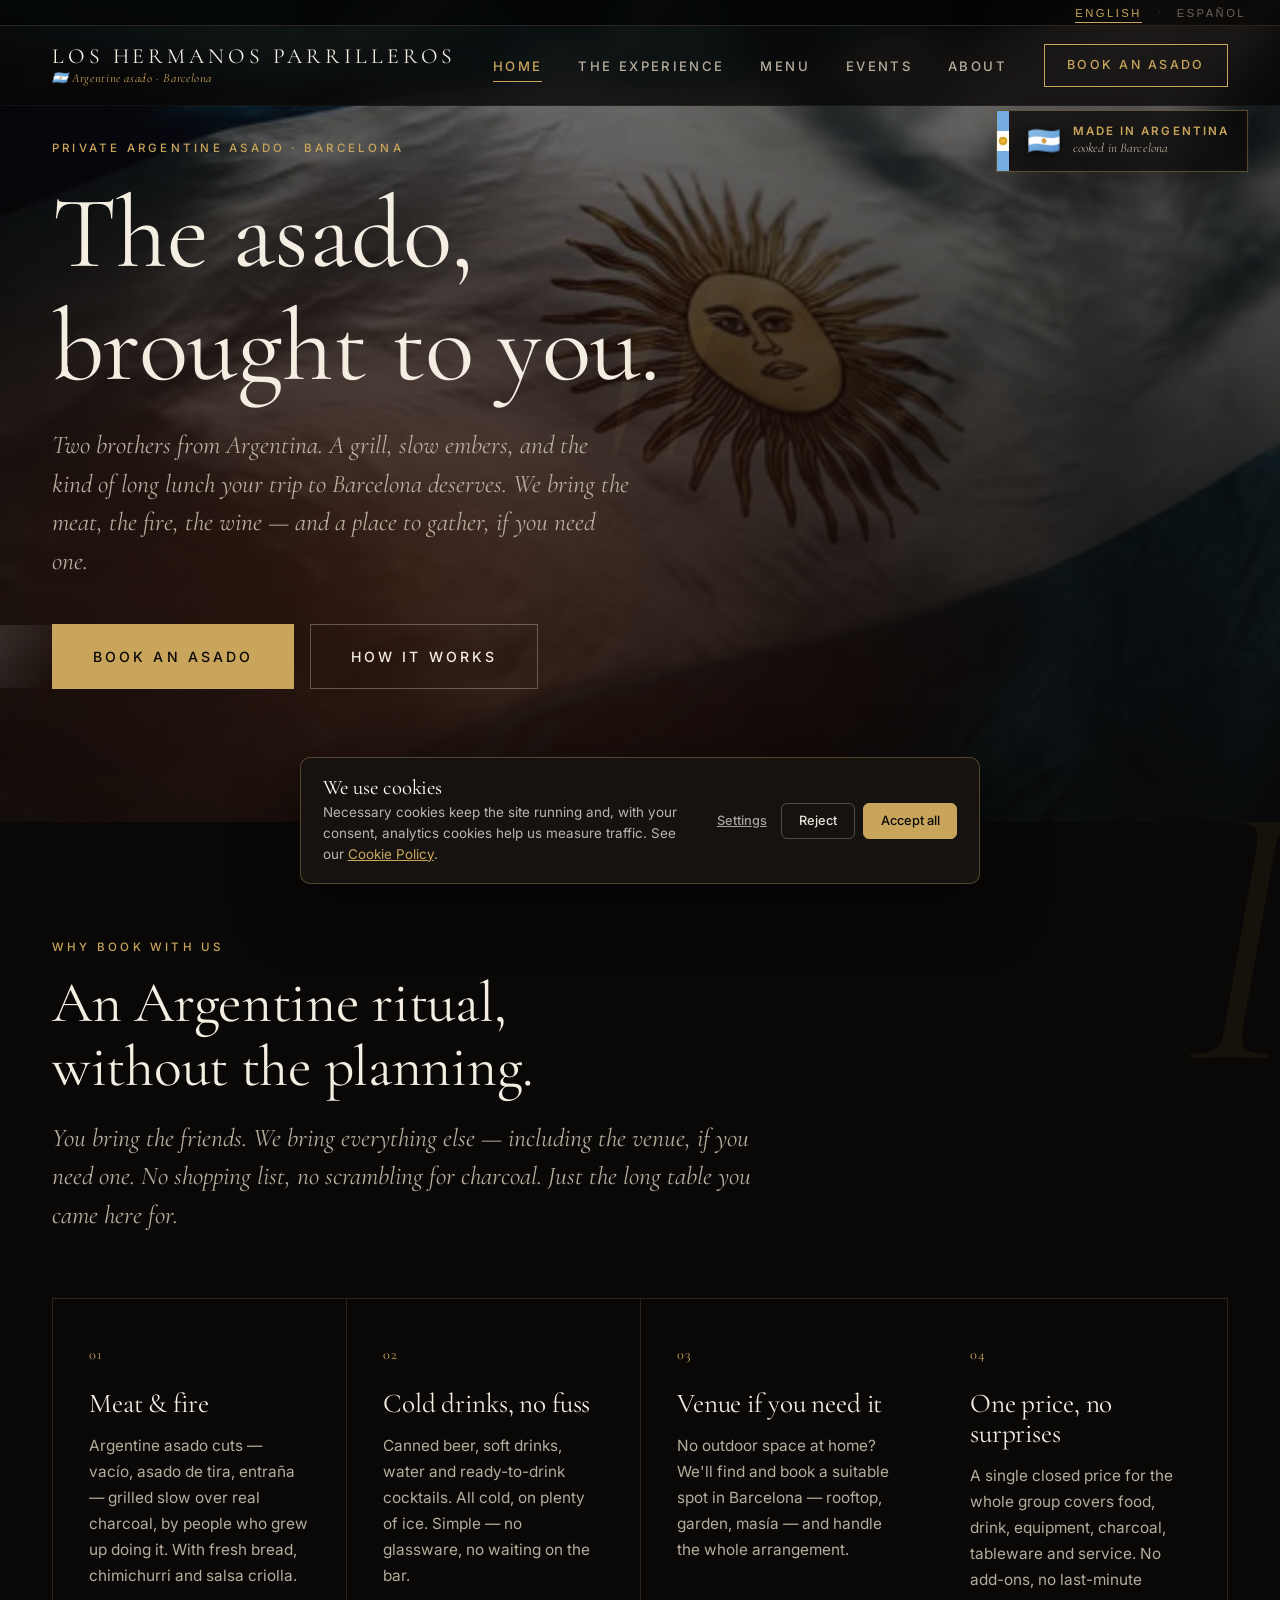
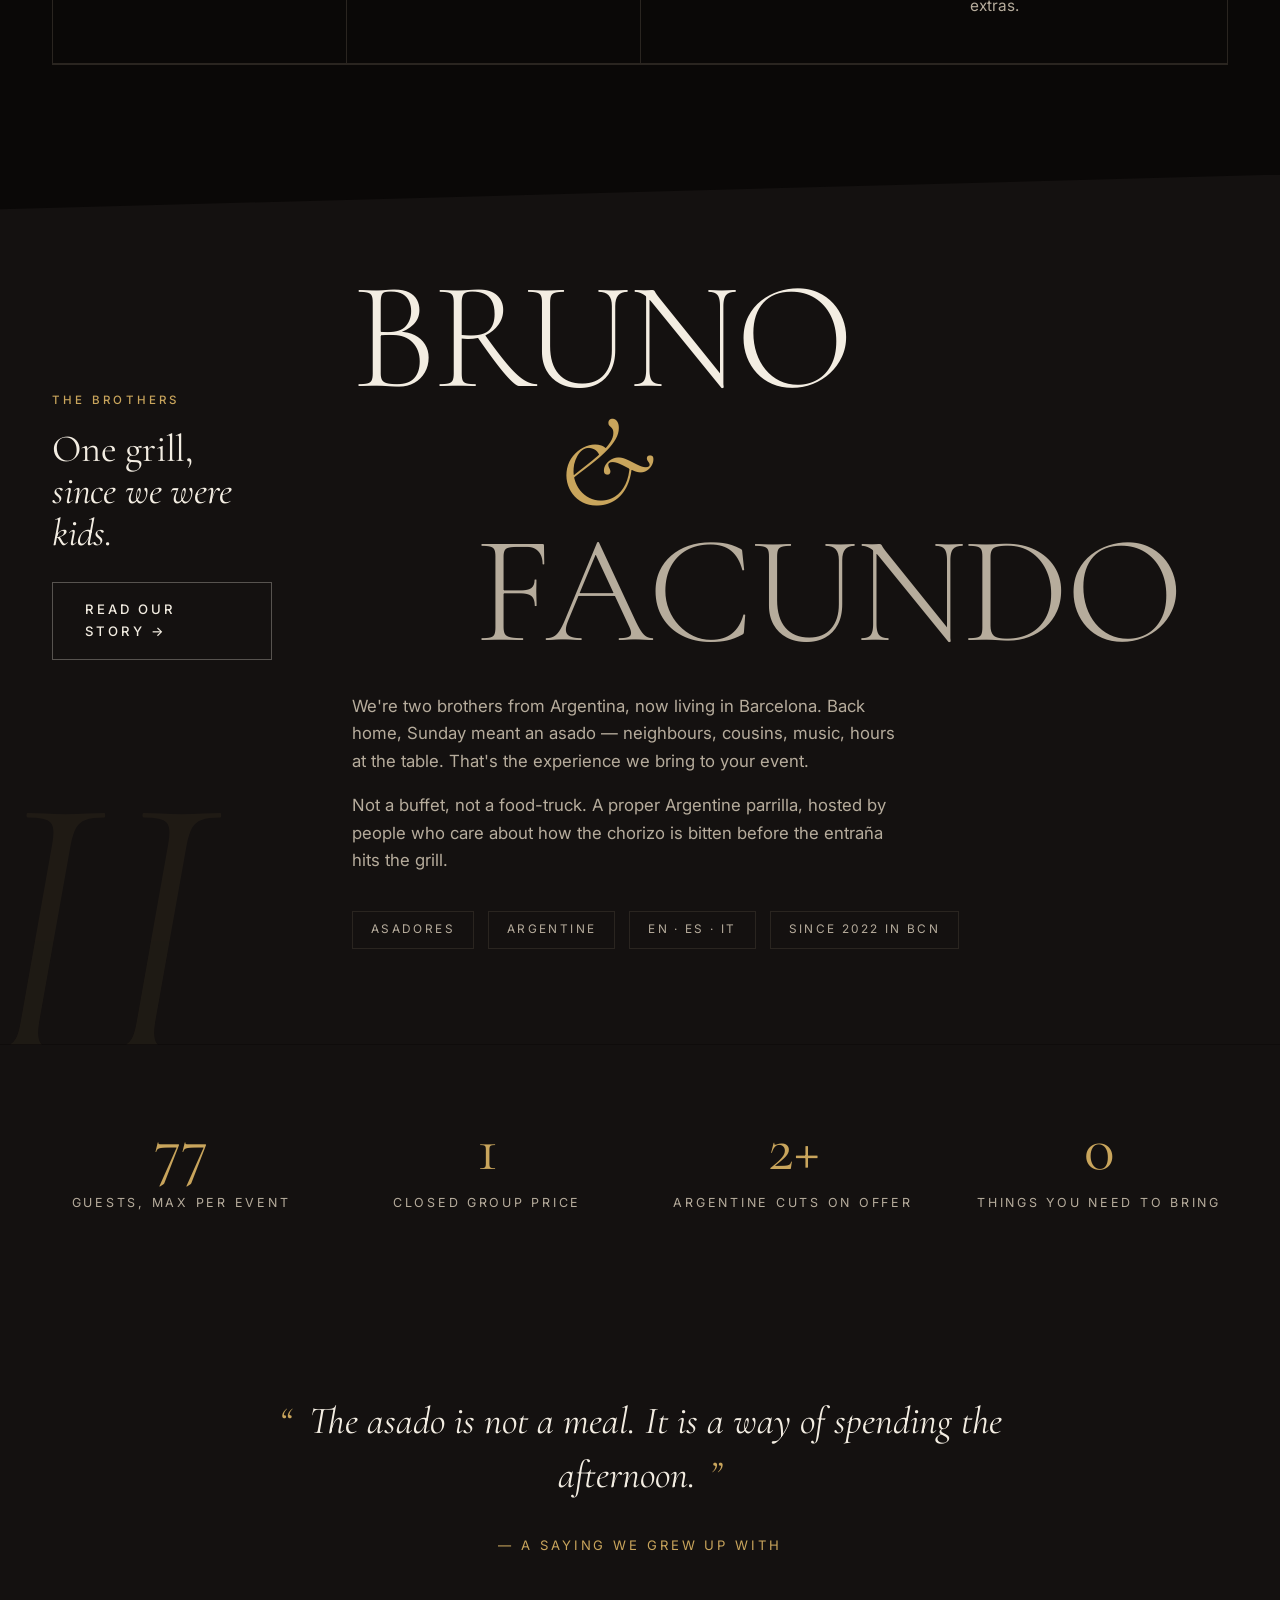
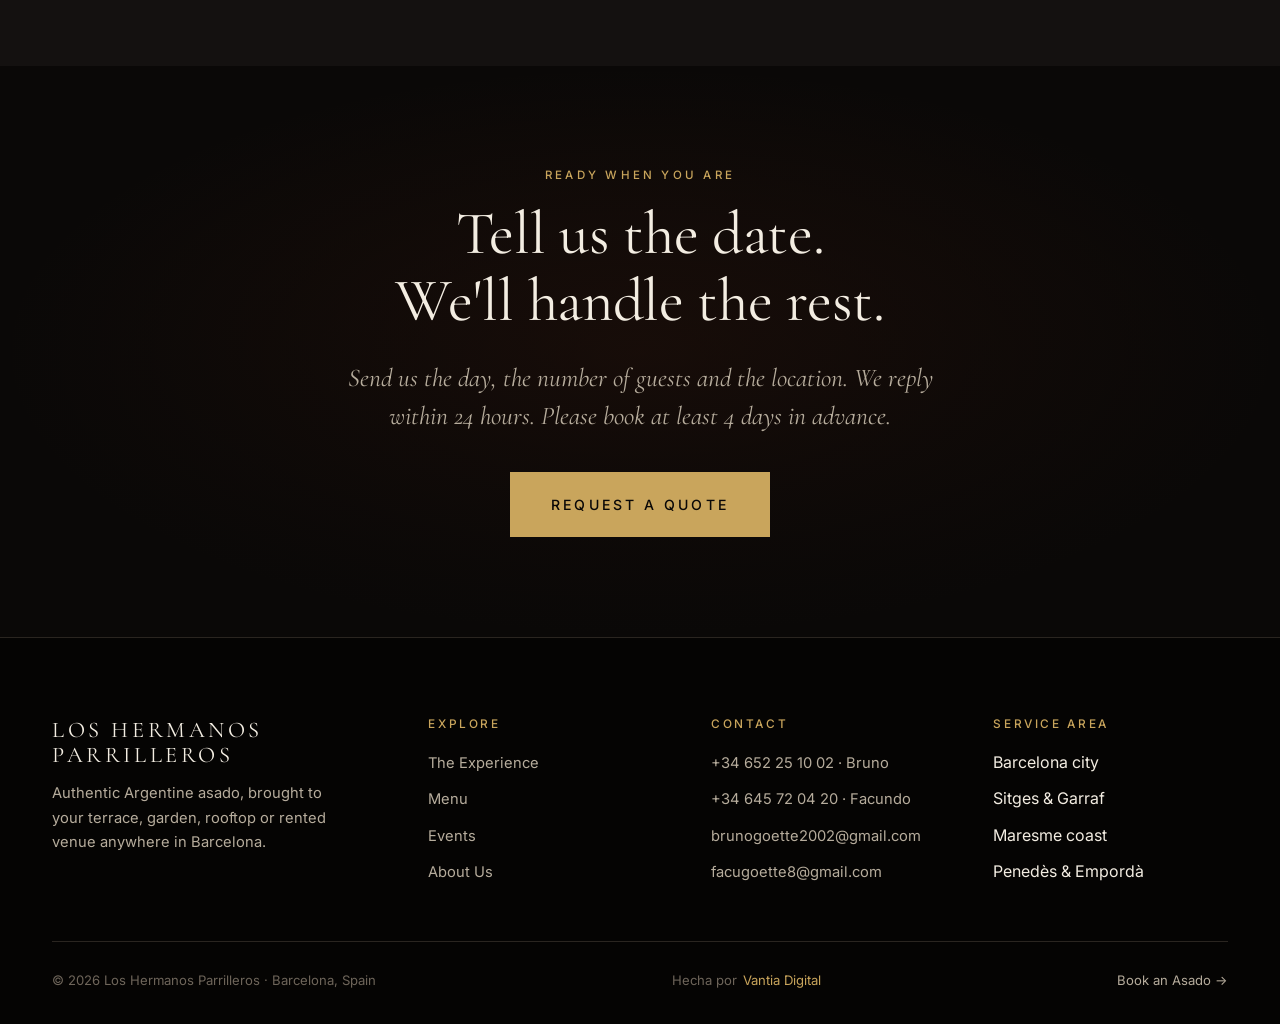
==== commit 4543774c: "feat: GTM + Consent Mode v2 + banner de cookies (RGPD)" ====
--- a/index.html
+++ b/index.html
@@ -12,8 +12,16 @@
     <link href="https://fonts.googleapis.com/css2?family=Cormorant+Garamond:ital,wght@0,300;0,400;0,500;0,600;1,300;1,400&family=Inter:wght@300;400;500;600&display=swap" rel="stylesheet" />
 
     <link rel="stylesheet" href="assets/styles.css?v=2" />
+    <!-- Consent Mode v2 + GTM -->
+    <script src="assets/consent.js?v=1"></script>
+    <!-- Google Tag Manager -->
+    <script>(function(w,d,s,l,i){w[l]=w[l]||[];w[l].push({'gtm.start':new Date().getTime(),event:'gtm.js'});var f=d.getElementsByTagName(s)[0],j=d.createElement(s),dl=l!='dataLayer'?'&l='+l:'';j.async=true;j.src='https://www.googletagmanager.com/gtm.js?id='+i+dl;f.parentNode.insertBefore(j,f);})(window,document,'script','dataLayer','GTM-KTJMHHCS');</script>
+    <!-- End Google Tag Manager -->
 </head>
 <body>
+    <!-- Google Tag Manager (noscript) -->
+    <noscript><iframe src="https://www.googletagmanager.com/ns.html?id=GTM-KTJMHHCS" height="0" width="0" style="display:none;visibility:hidden"></iframe></noscript>
+    <!-- End Google Tag Manager (noscript) -->
 
     <!-- LANGUAGE BAR -->
     <div class="lang-bar" role="group" aria-label="Language">
@@ -269,5 +277,6 @@
     </footer>
 
     <script src="assets/app.js?v=2"></script>
+    <script src="assets/consent-banner.js?v=1"></script>
 </body>
 </html>
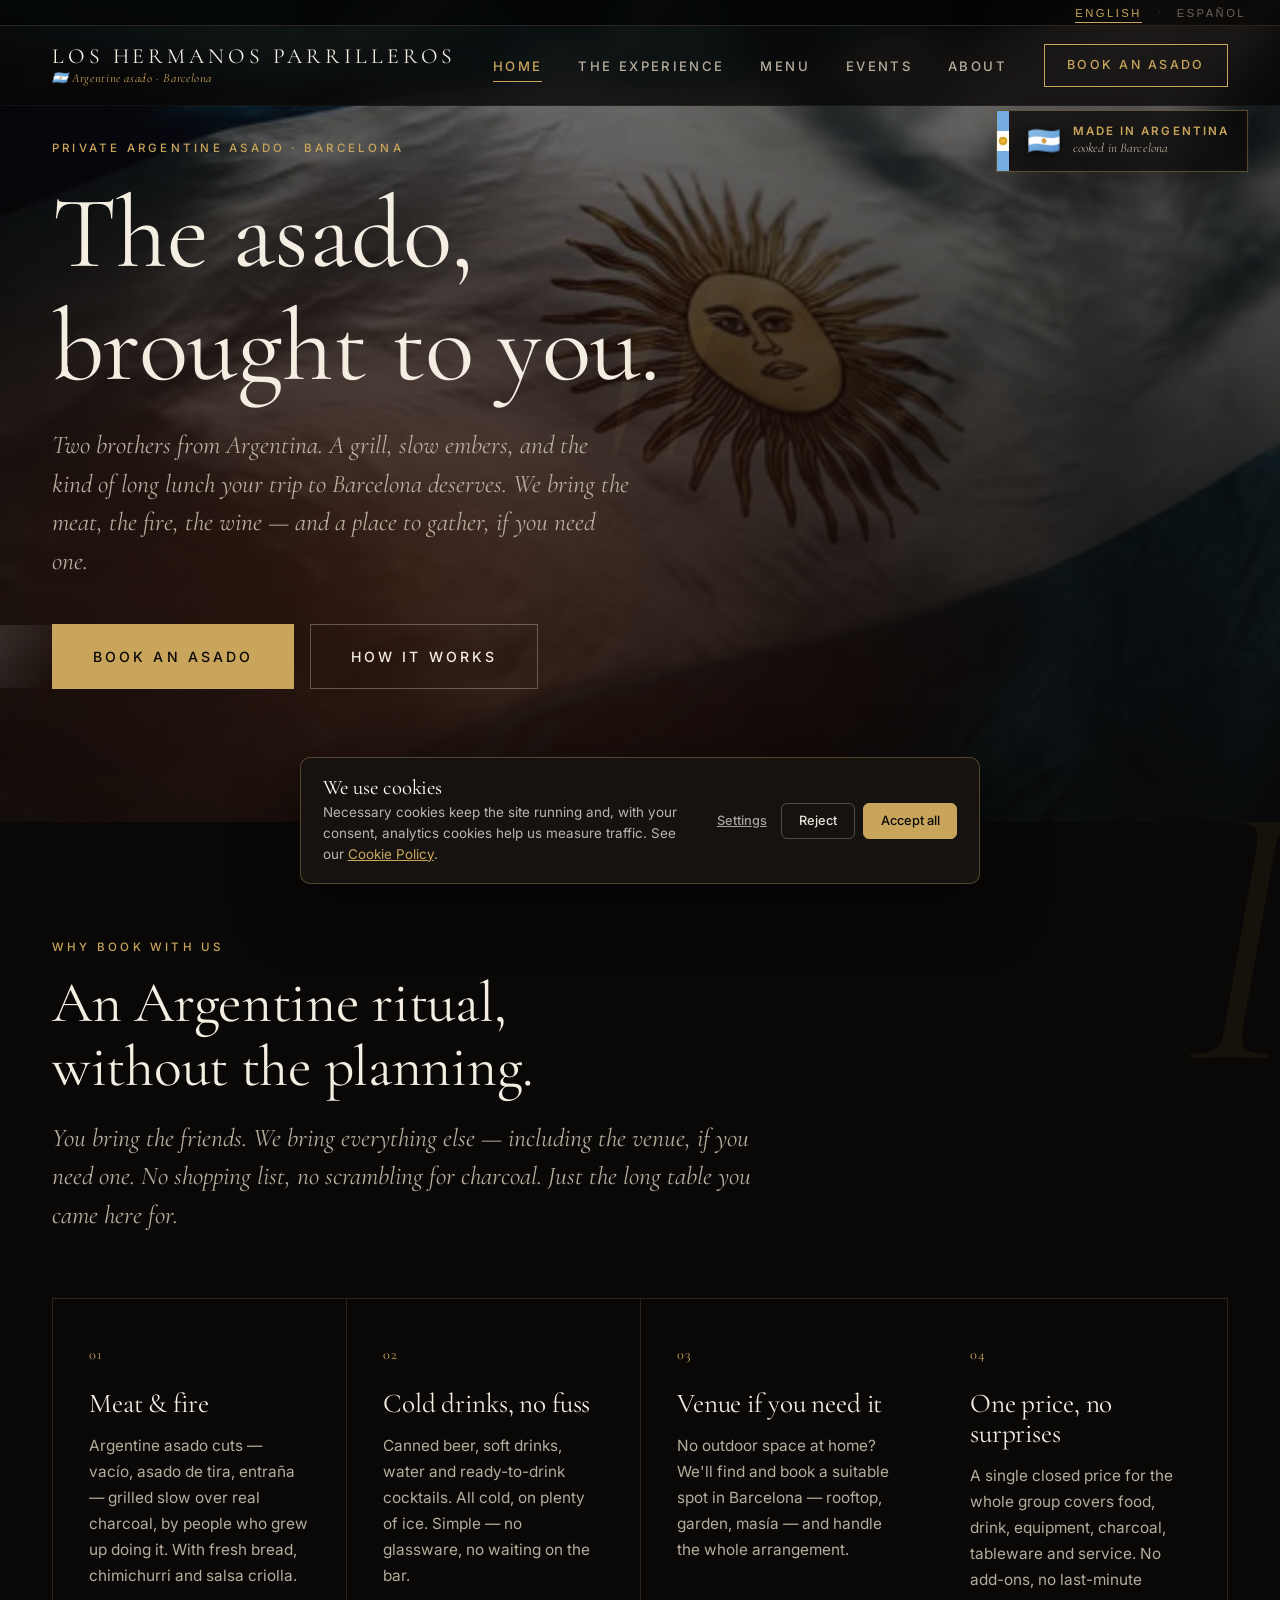
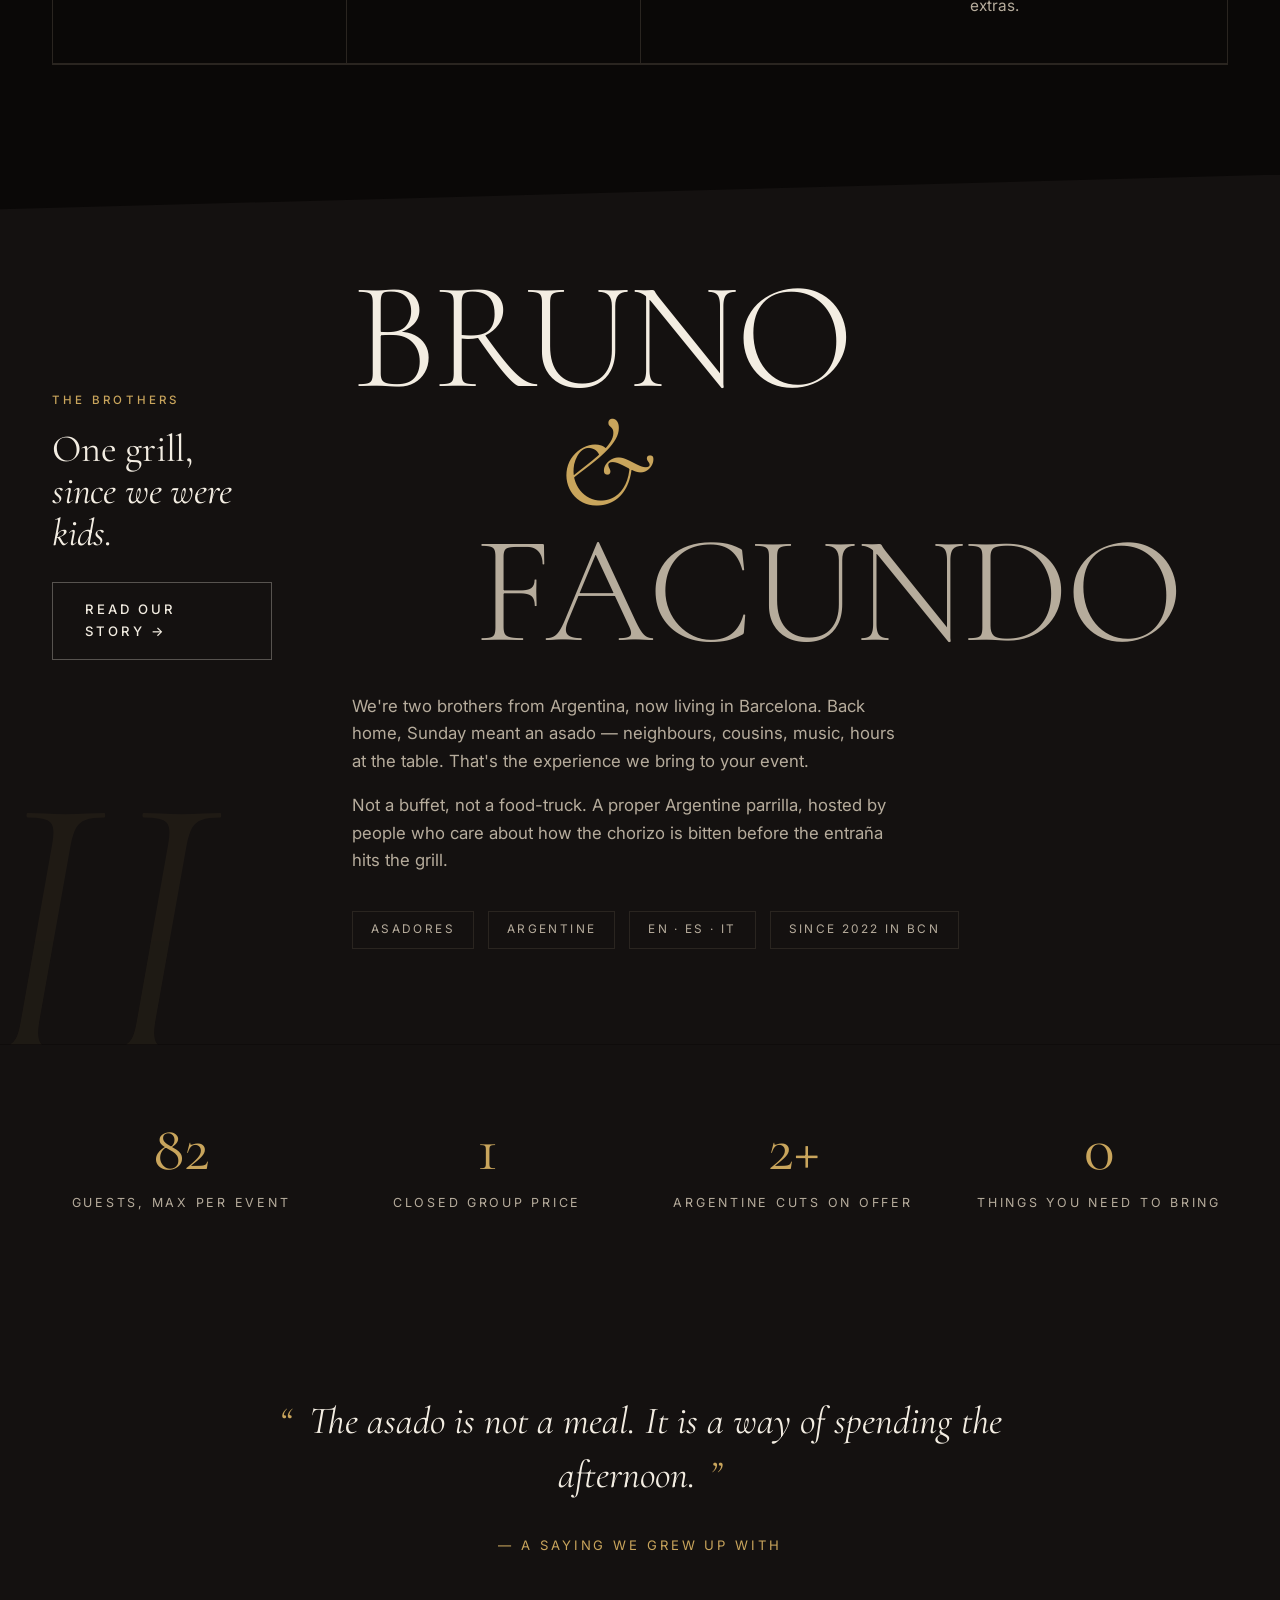
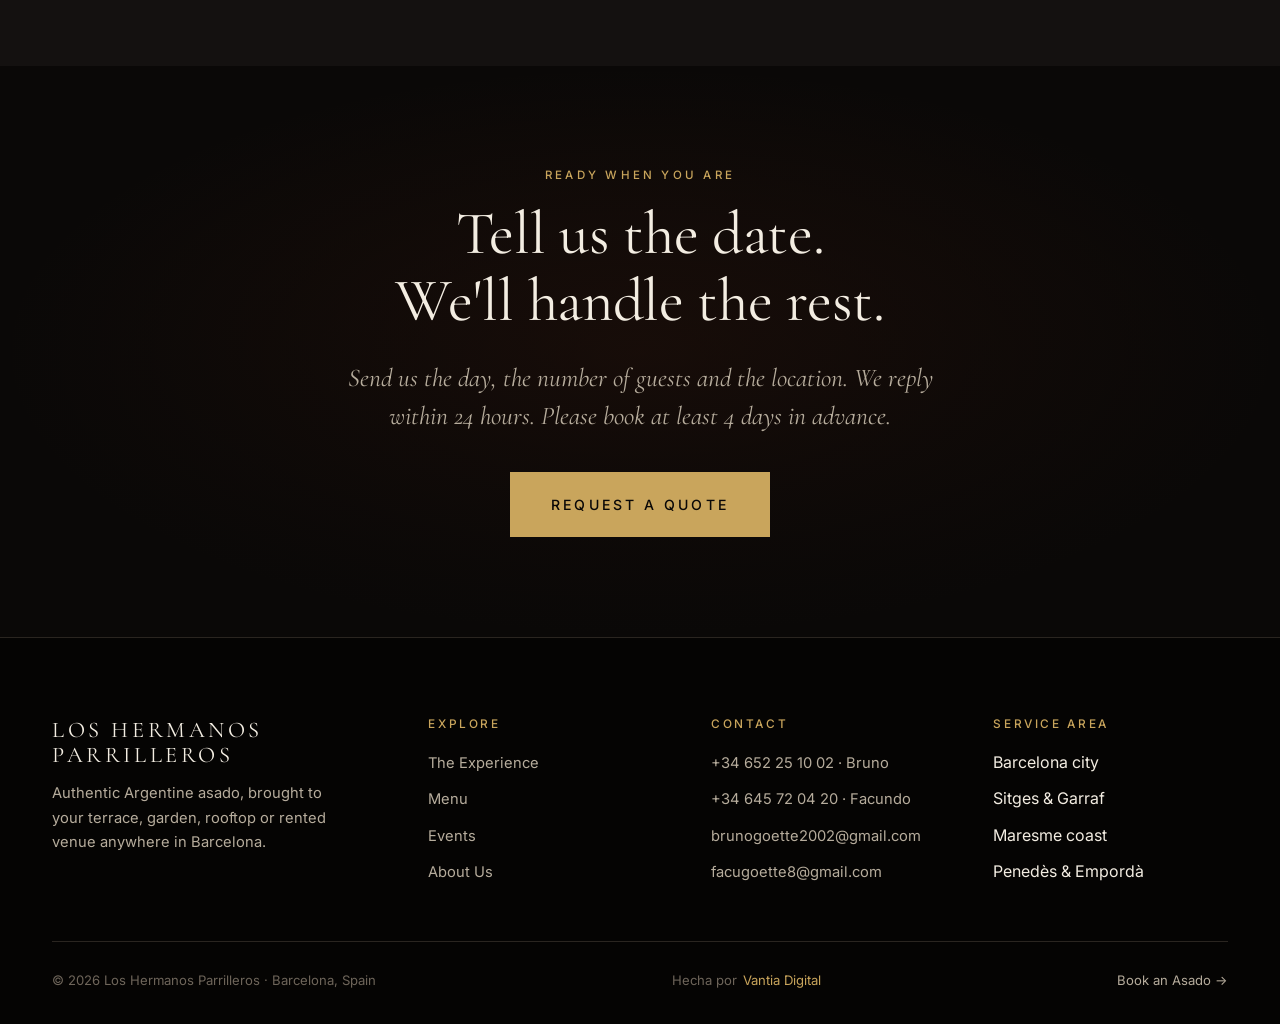
==== commit 8271b1e6: "feat: eventos GA4 personalizados (reservar, whatsapp, formulario, etc.)" ====
--- a/index.html
+++ b/index.html
@@ -278,5 +278,6 @@
 
     <script src="assets/app.js?v=2"></script>
     <script src="assets/consent-banner.js?v=1"></script>
+    <script src="assets/analytics-events.js?v=1"></script>
 </body>
 </html>
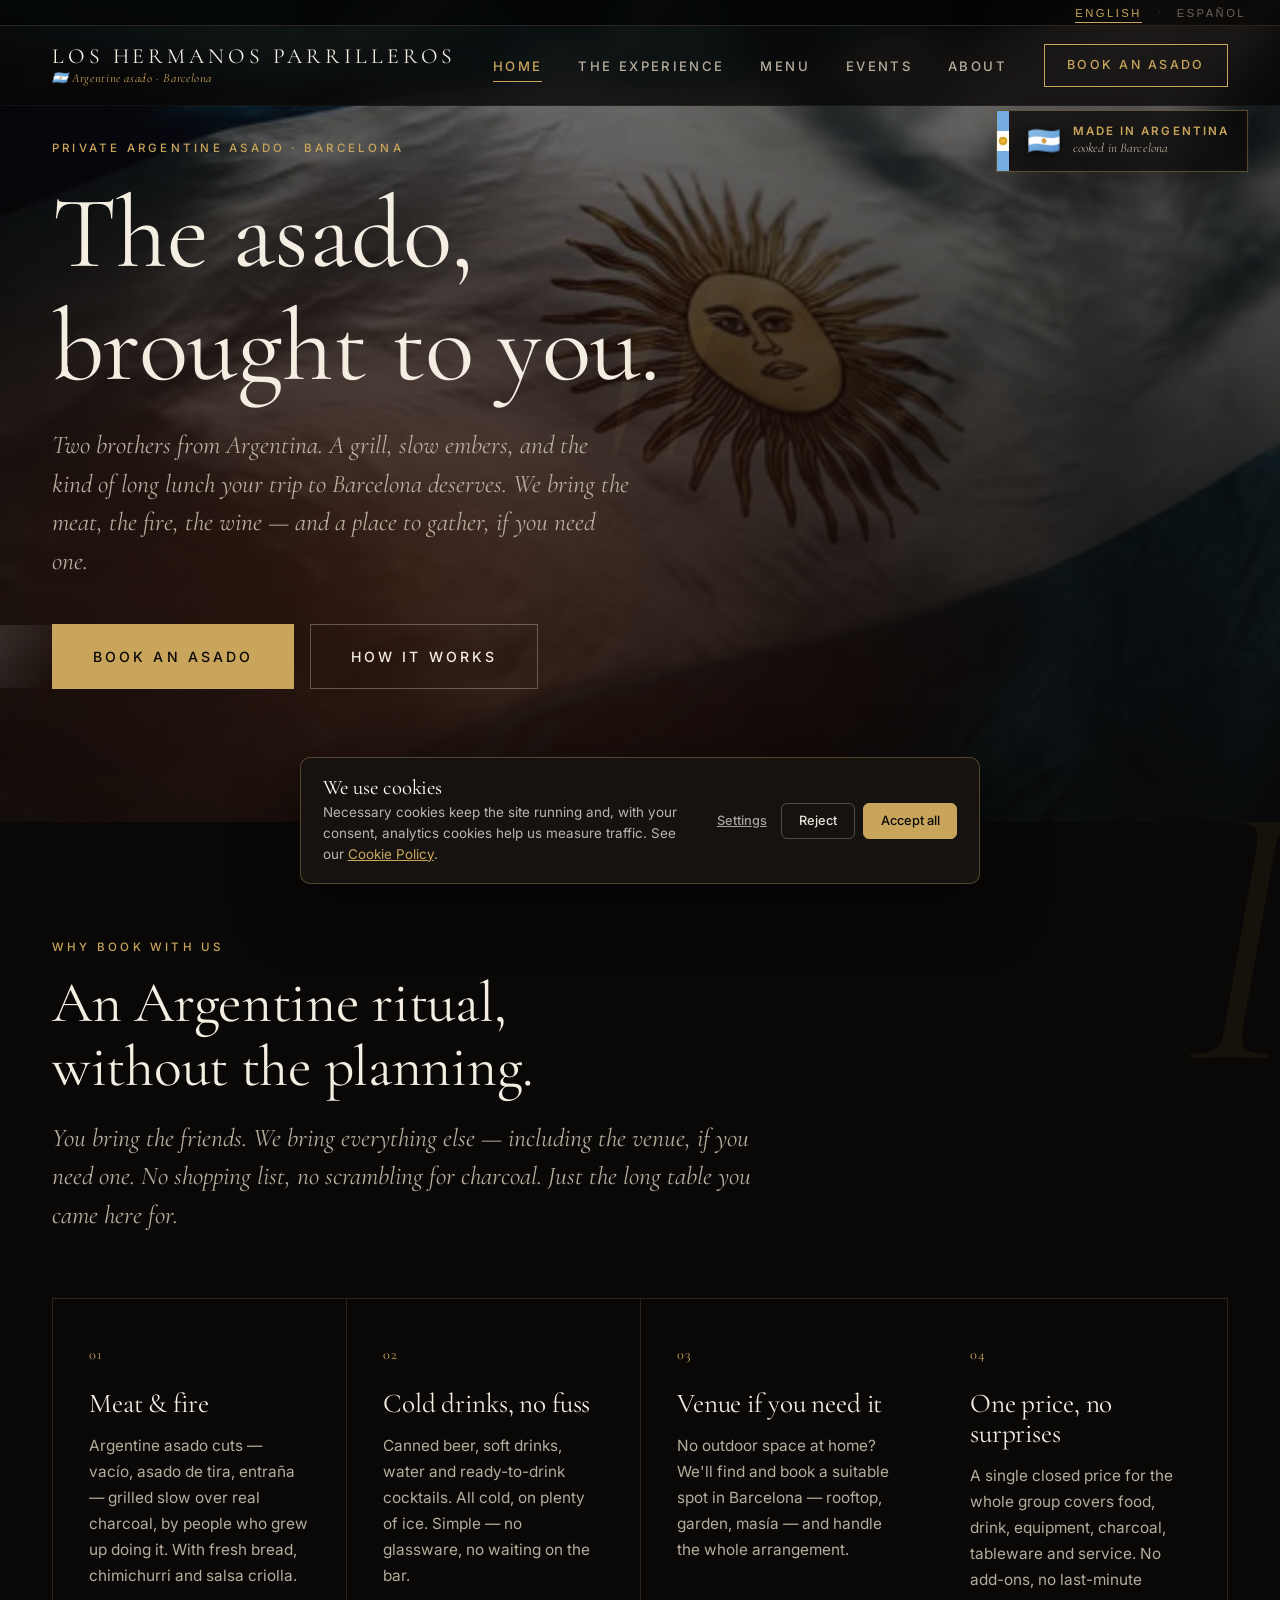
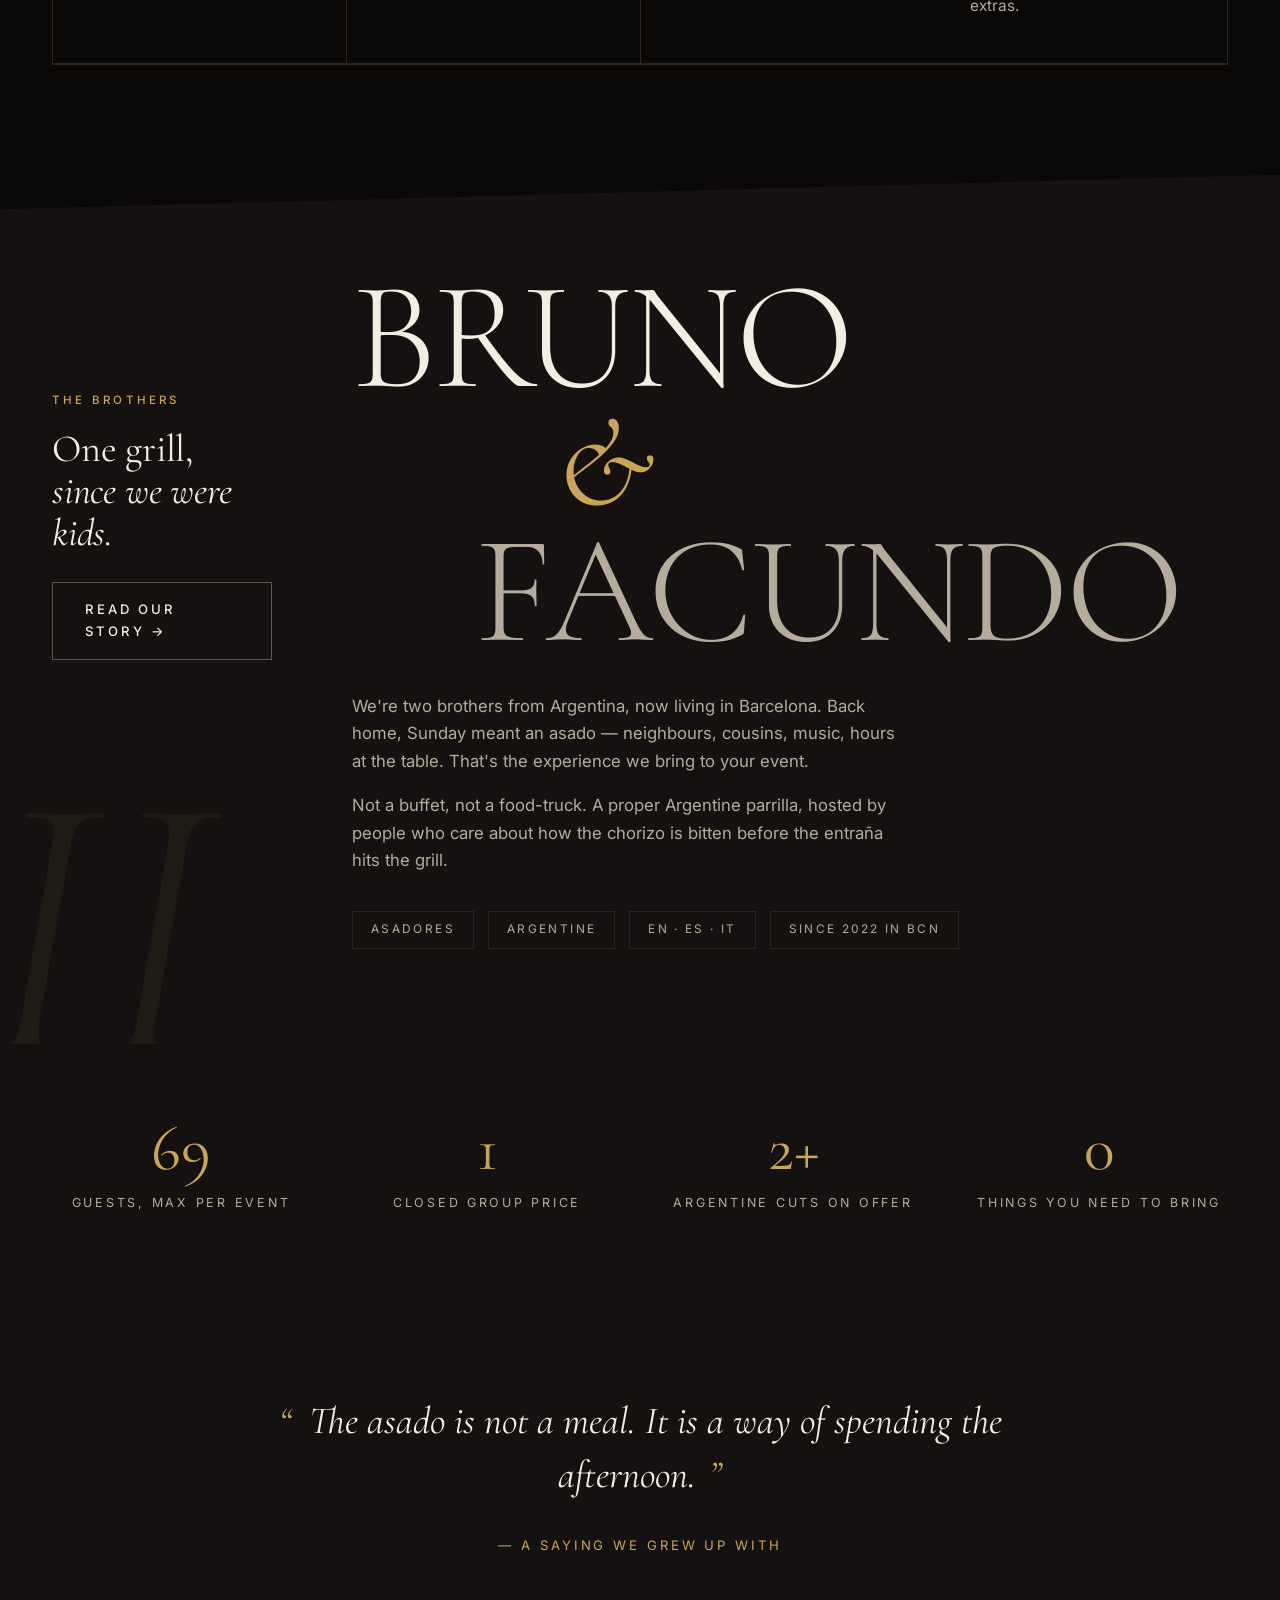
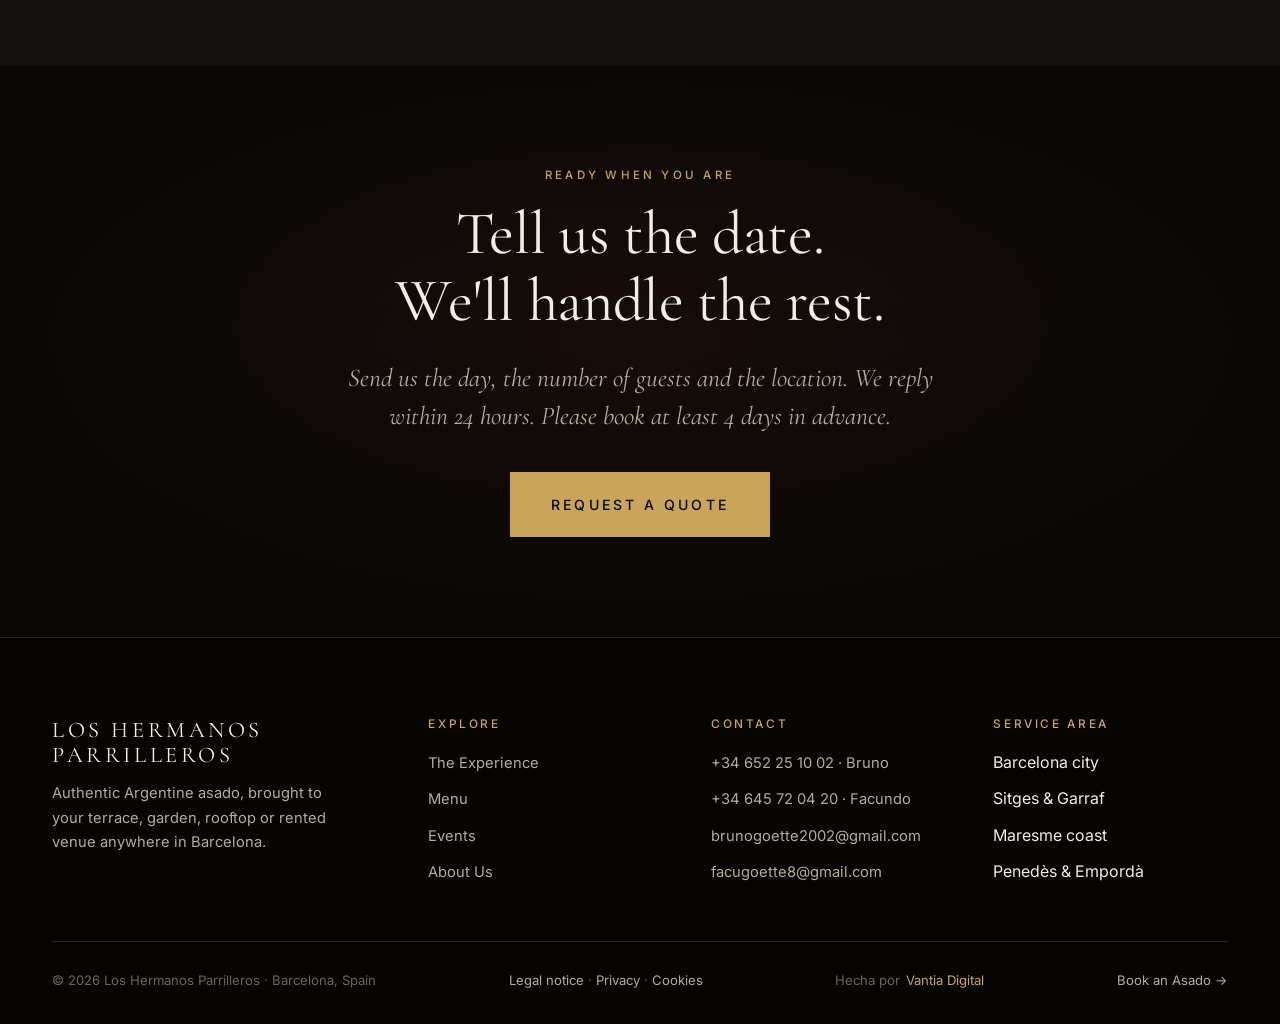
==== commit 9f661dee: "feat: paginas legales (aviso legal, privacidad, cookies) bilingues + enlaces en footer" ====
--- a/index.html
+++ b/index.html
@@ -270,6 +270,7 @@
             </div>
             <div class="footer-bottom">
                 <span>© 2026 Los Hermanos Parrilleros · Barcelona, <span data-lang="en">Spain</span><span data-lang="es">España</span></span>
+                <span class="legal-links"><a href="aviso-legal.html"><span data-lang="en">Legal notice</span><span data-lang="es">Aviso legal</span></a> · <a href="privacidad.html"><span data-lang="en">Privacy</span><span data-lang="es">Privacidad</span></a> · <a href="cookies.html">Cookies</a></span>
                 <span class="credit">Hecha por <a href="https://vantia.digital" target="_blank" rel="noopener">Vantia Digital</a></span>
                 <span><a href="book.html"><span data-lang="en">Book an Asado →</span><span data-lang="es">Reservar Asado →</span></a></span>
             </div>
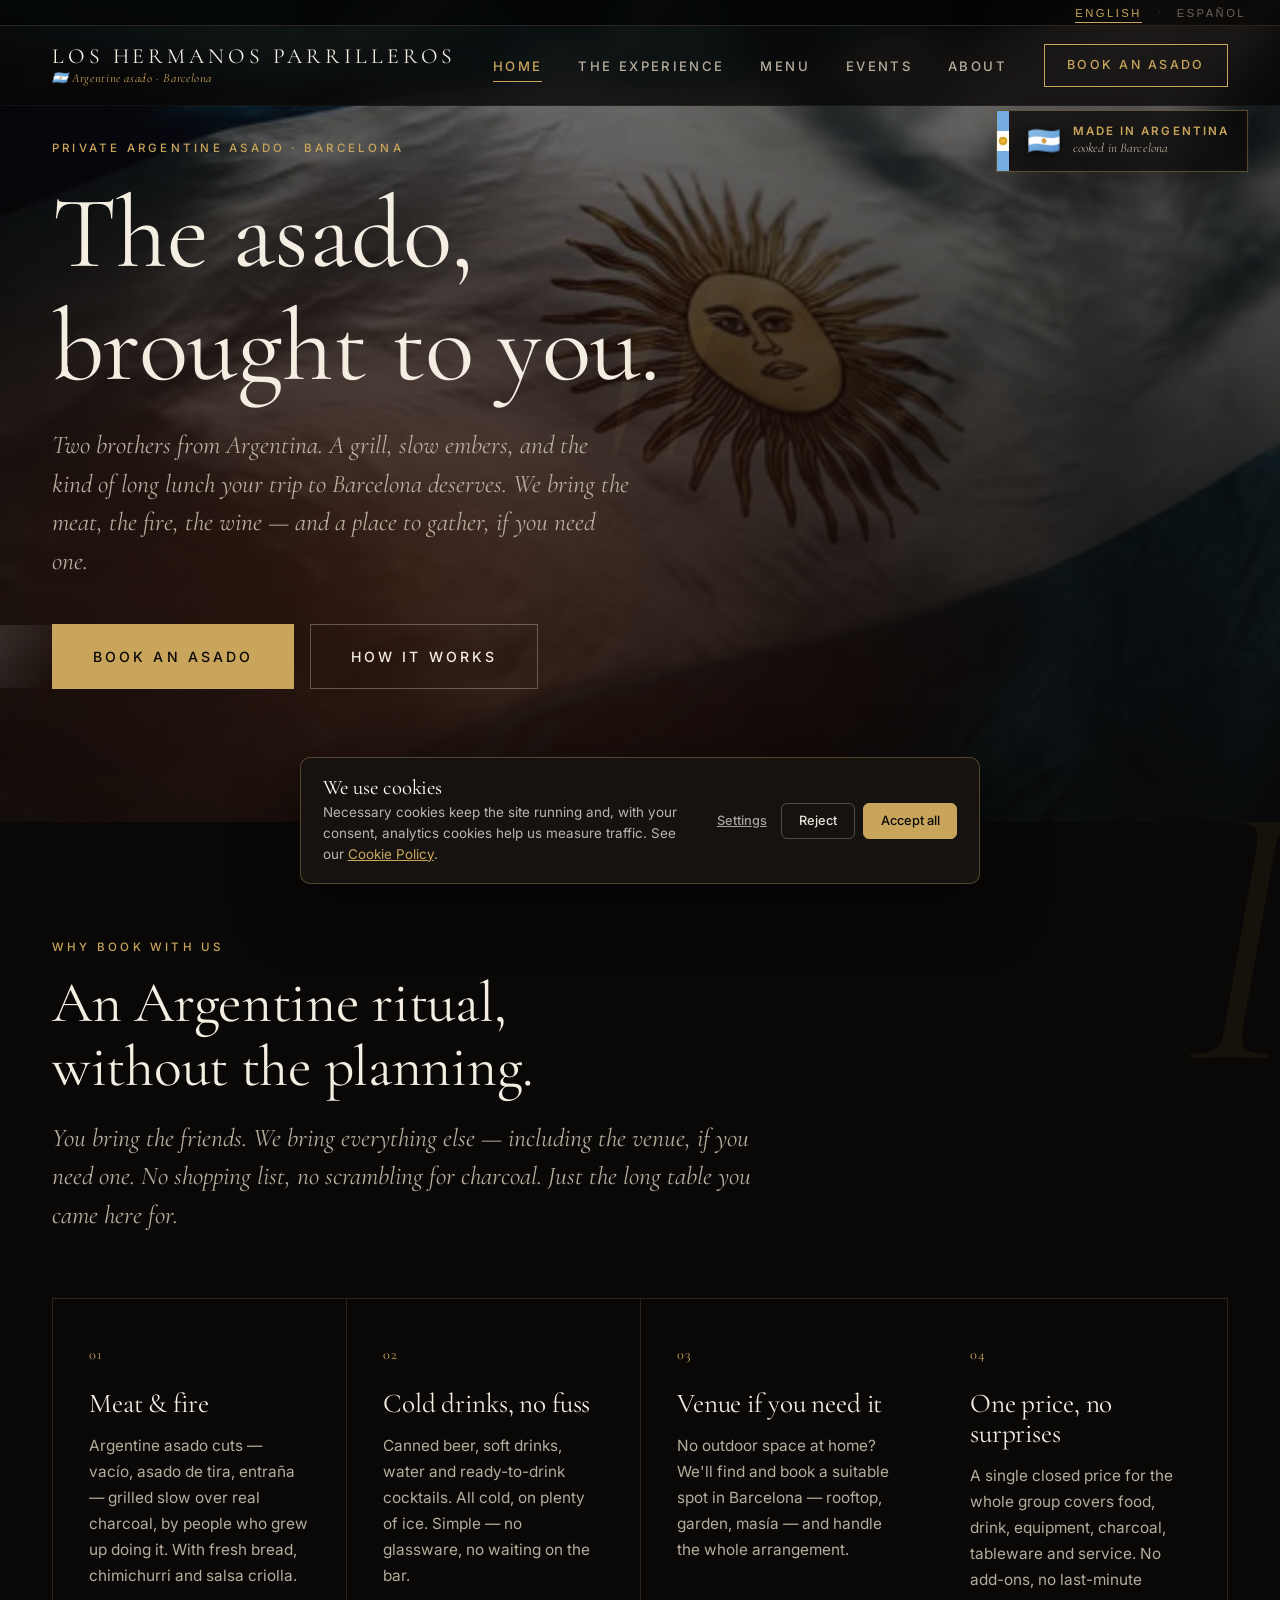
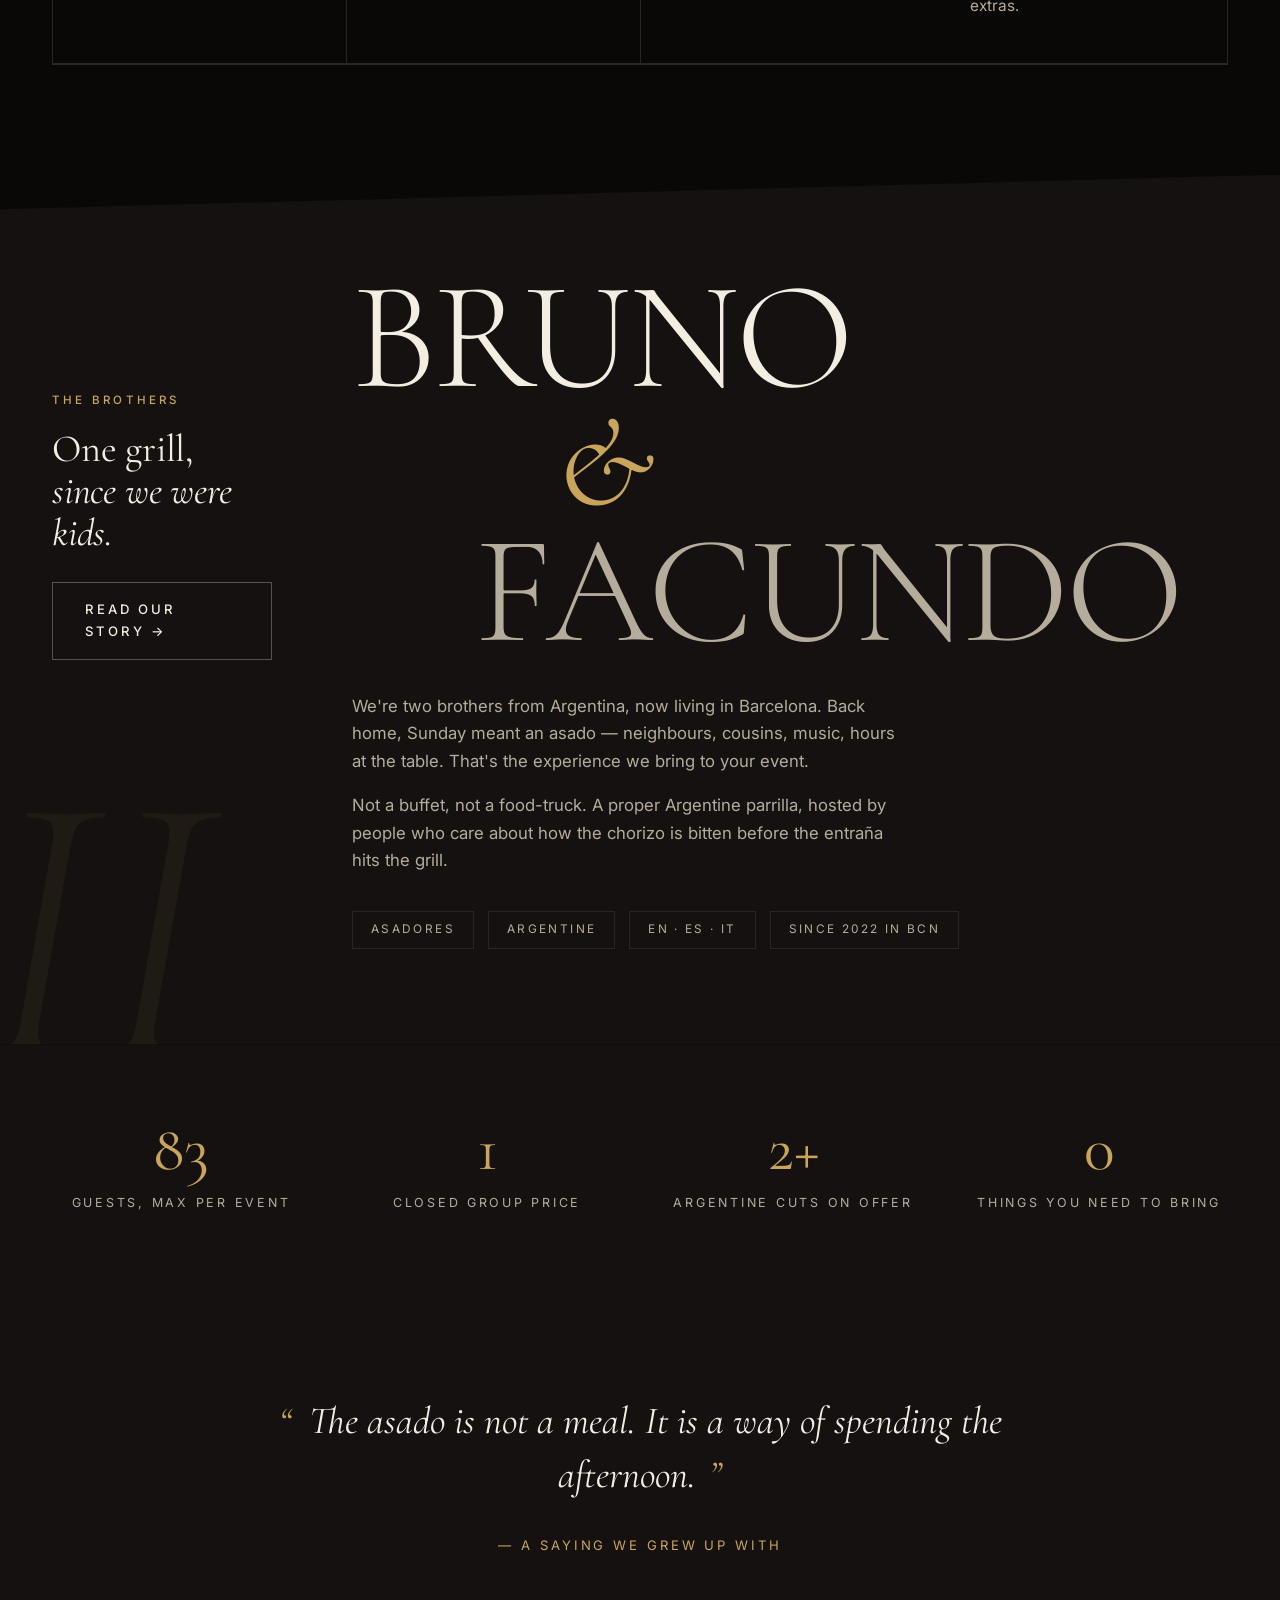
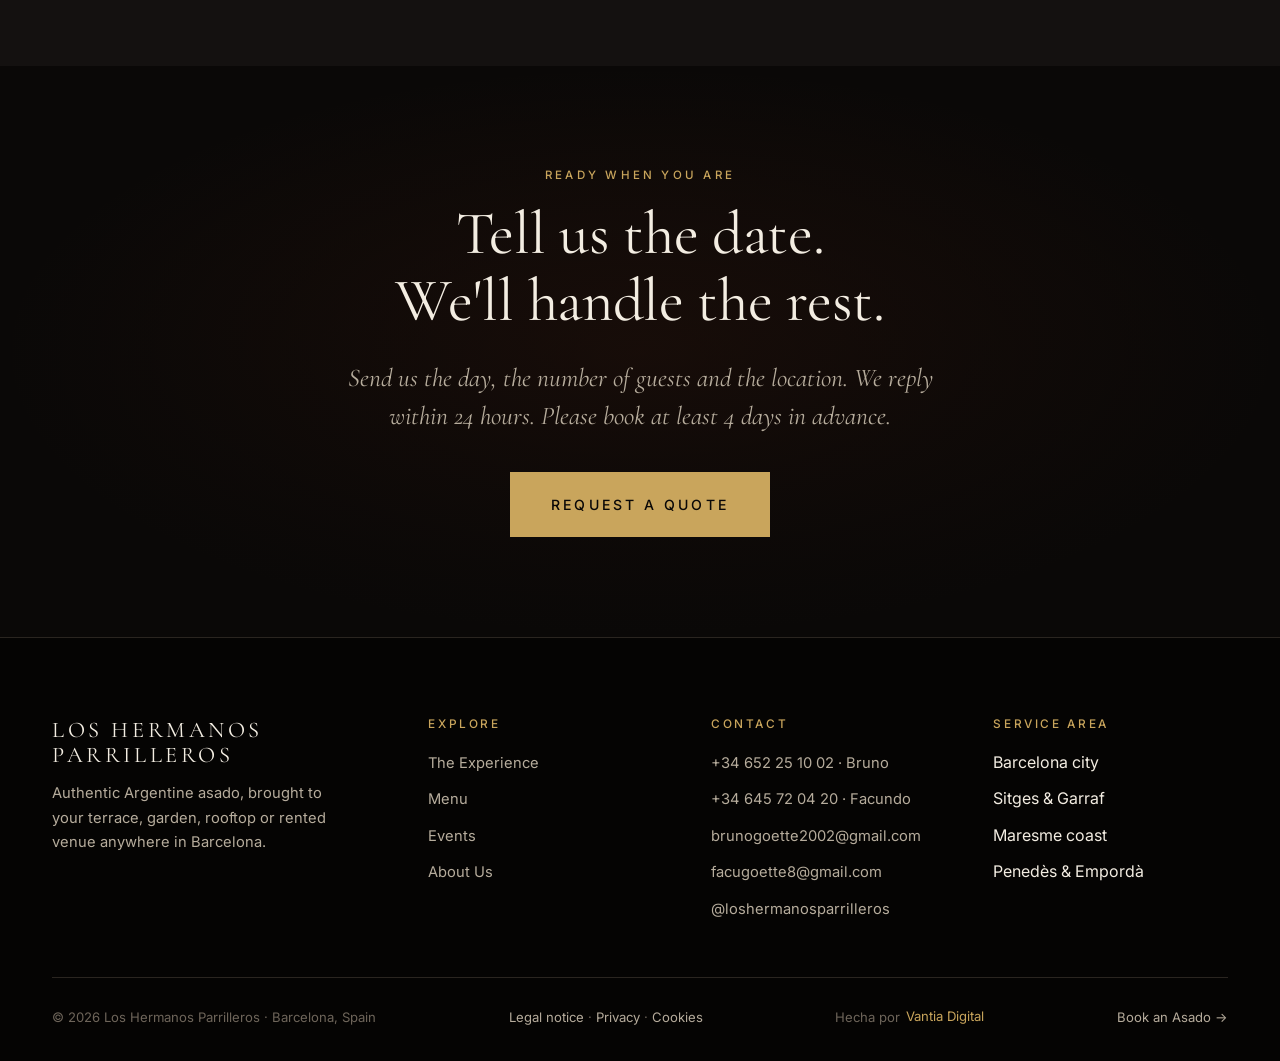
==== commit 9f33b3dd: "Add Instagram link to footer and booking contact card @loshermanosparrilleros added to the Contact c" ====
--- a/index.html
+++ b/index.html
@@ -256,6 +256,7 @@
                         <li><a href="https://wa.me/34645720420" target="_blank" rel="noopener">+34 645 72 04 20 · Facundo</a></li>
                         <li><a href="mailto:brunogoette2002@gmail.com">brunogoette2002@gmail.com</a></li>
                         <li><a href="mailto:facugoette8@gmail.com">facugoette8@gmail.com</a></li>
+                        <li><a href="https://www.instagram.com/loshermanosparrilleros" target="_blank" rel="noopener">@loshermanosparrilleros</a></li>
                     </ul>
                 </div>
                 <div class="footer-col">
